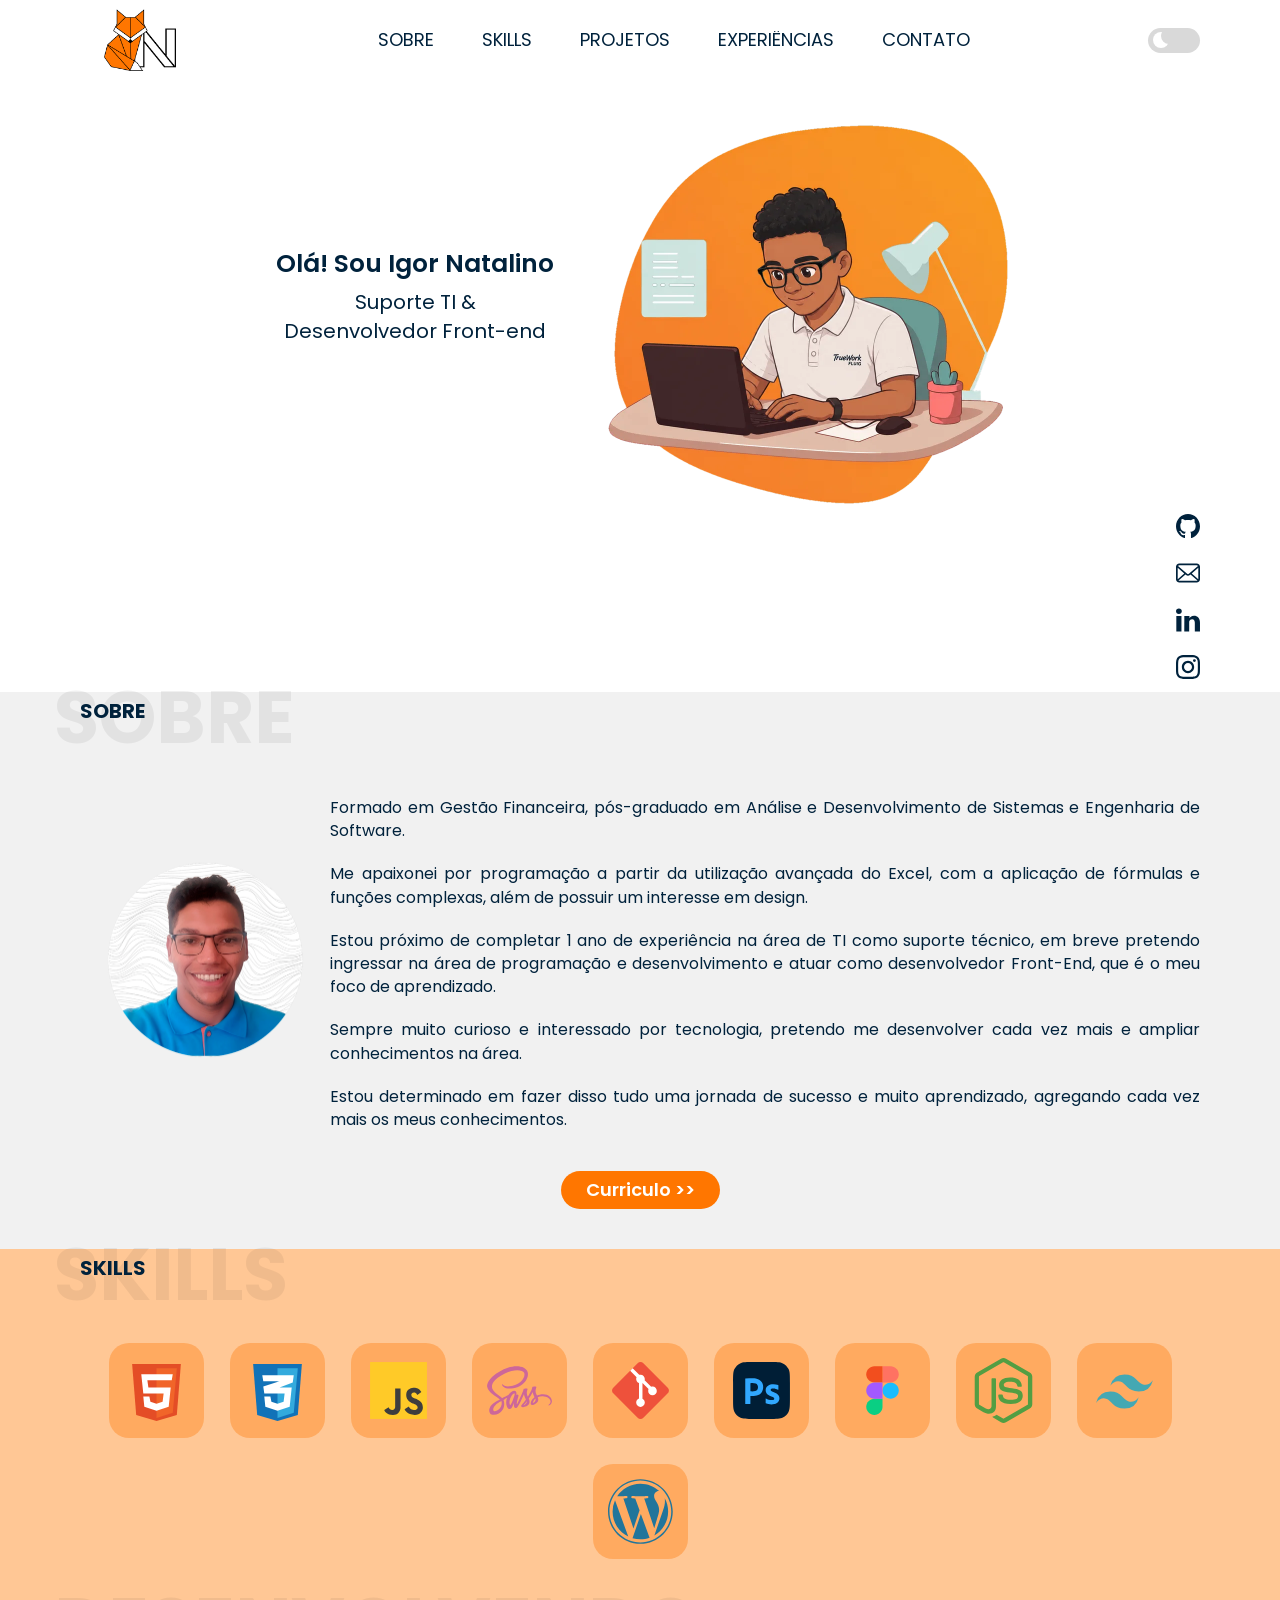
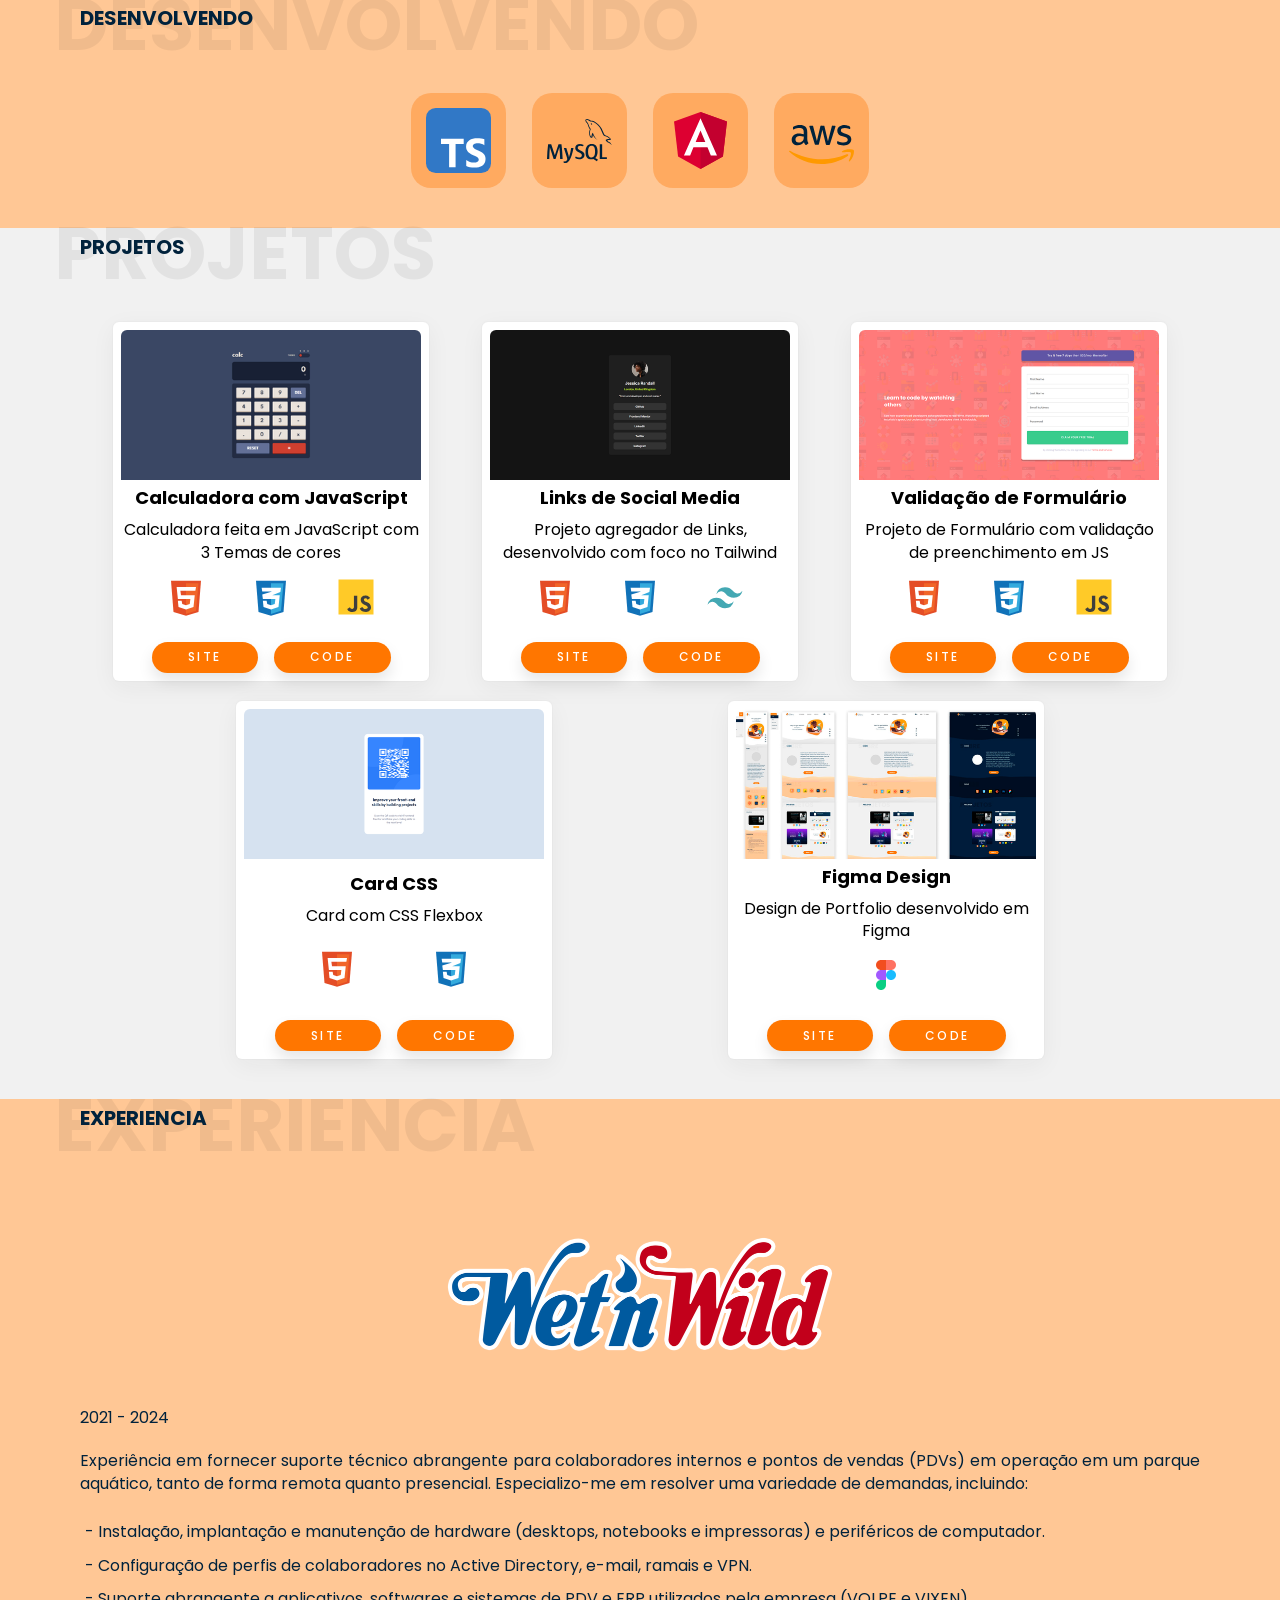
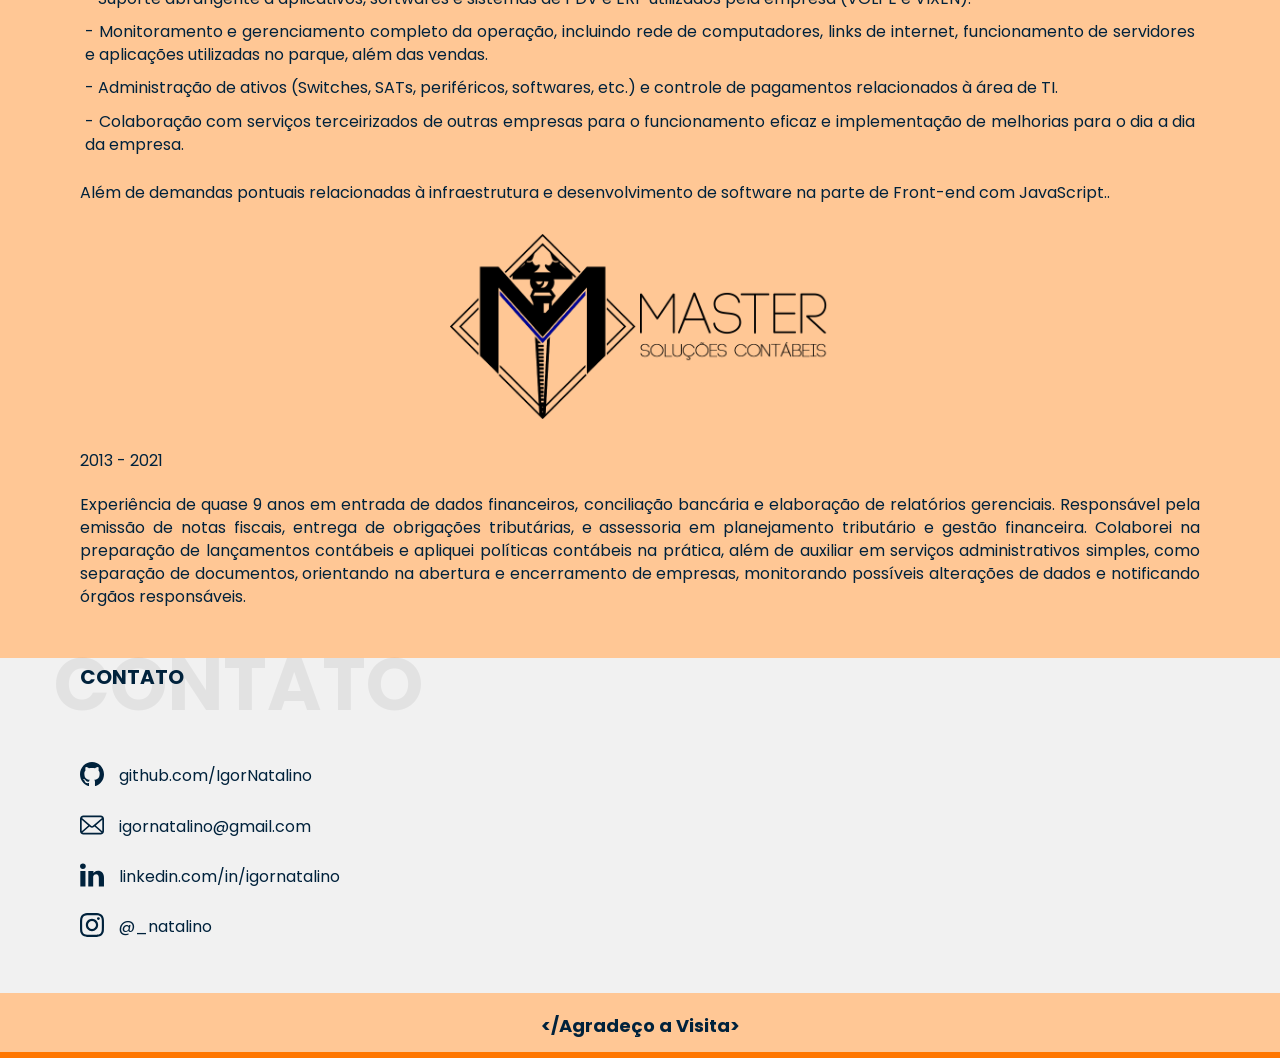
==== index.html @ dd97fb73 "Reverter as ondas divisoras Saem por ora, a pedido. Revertido em vez de deixar o symbol e o CSS no r" ====
<!DOCTYPE html>
<html lang="pt-br" data-theme="light">

<head>
    <meta charset="UTF-8">
    <meta name="viewport" content="width=device-width, initial-scale=1.0,minimum-scale=1">
    <meta name="description"
        content="Portfólio de Igor Natalino: suporte de TI e desenvolvimento front-end. Projetos, skills e experiência.">
    <meta name="author" content="Igor Natalino">

    <!-- theme-color por esquema: pinta a barra do navegador no mobile com o
         mesmo fundo do header em cada tema. -->
    <meta name="theme-color" content="#ffffff" media="(prefers-color-scheme: light)">
    <meta name="theme-color" content="#001525" media="(prefers-color-scheme: dark)">

    <!-- Open Graph: o cartao que aparece quando o link e compartilhado.
         og:image precisa de URL absoluta. -->
    <meta property="og:type" content="website">
    <meta property="og:locale" content="pt_BR">
    <meta property="og:site_name" content="Igor Natalino">
    <meta property="og:title" content="Igor Natalino — Portfólio">
    <meta property="og:description"
        content="Suporte de TI e desenvolvimento front-end. Projetos, skills e experiência.">
    <meta property="og:url" content="https://igornatalino.github.io/Portfolio/">
    <meta property="og:image"
        content="https://igornatalino.github.io/Portfolio/assets/doodle/igor-sorrindo.png">
    <meta property="og:image:alt" content="Ilustração do Igor trabalhando no notebook">
    <meta name="twitter:card" content="summary_large_image">

    <link rel="canonical" href="https://igornatalino.github.io/Portfolio/">
    <link rel="preconnect" href="https://fonts.googleapis.com">
    <link rel="preconnect" href="https://fonts.gstatic.com" crossorigin>
    <link
        href="https://fonts.googleapis.com/css2?family=Poppins:wght@300;400;500;600;700&display=swap"
        rel="stylesheet">
    <link rel="stylesheet" href="styles/reset.css">
    <link rel="stylesheet" href="styles/styles.css">
    <link rel="shortcut icon" href="assets/Foxys-Favicon.ico" type="image/x-icon">
    <title>Igor Natalino Portfolio</title>
</head>

<body>
    <!-- Sprite de icones: um symbol por icone, referenciado por use/href.
         Cada symbol guarda o proprio viewBox, entao os icones nao precisam
         compartilhar sistema de coordenadas — quem define o tamanho e o CSS.
         currentColor faz o icone seguir a cor do tema, sem duplicar arquivo. -->
    <svg class="sprite_icones" aria-hidden="true" focusable="false"
        xmlns="http://www.w3.org/2000/svg">
        <symbol id="icone-github" viewBox="0 0 20 20">
            <path fill="currentColor" d="M10,0 C15.523,0 20,4.59 20,10.253 C20,14.782 17.138,18.624 13.167,19.981 C12.66,20.082 12.48,19.762 12.48,19.489 C12.48,19.151 12.492,18.047 12.492,16.675 C12.492,15.719 12.172,15.095 11.813,14.777 C14.04,14.523 16.38,13.656 16.38,9.718 C16.38,8.598 15.992,7.684 15.35,6.966 C15.454,6.707 15.797,5.664 15.252,4.252 C15.252,4.252 14.414,3.977 12.505,5.303 C11.706,5.076 10.85,4.962 10,4.958 C9.15,4.962 8.295,5.076 7.497,5.303 C5.586,3.977 4.746,4.252 4.746,4.252 C4.203,5.664 4.546,6.707 4.649,6.966 C4.01,7.684 3.619,8.598 3.619,9.718 C3.619,13.646 5.954,14.526 8.175,14.785 C7.889,15.041 7.63,15.493 7.54,16.156 C6.97,16.418 5.522,16.871 4.63,15.304 C4.63,15.304 4.101,14.319 3.097,14.247 C3.097,14.247 2.122,14.234 3.029,14.87 C3.029,14.87 3.684,15.185 4.139,16.37 C4.139,16.37 4.726,18.2 7.508,17.58 C7.513,18.437 7.522,19.245 7.522,19.489 C7.522,19.76 7.338,20.077 6.839,19.982 C2.865,18.627 0,14.783 0,10.253 C0,4.59 4.478,0 10,0" />
        </symbol>
        <symbol id="icone-email" viewBox="0 0 512 512">
            <path fill="currentColor" d="M510.678,112.275c-2.308-11.626-7.463-22.265-14.662-31.054c-1.518-1.915-3.104-3.63-4.823-5.345c-12.755-12.818-30.657-20.814-50.214-20.814H71.021c-19.557,0-37.395,7.996-50.21,20.814c-1.715,1.715-3.301,3.43-4.823,5.345C8.785,90.009,3.63,100.649,1.386,112.275C0.464,116.762,0,121.399,0,126.087V385.92c0,9.968,2.114,19.55,5.884,28.203c3.497,8.26,8.653,15.734,14.926,22.001c1.59,1.586,3.169,3.044,4.892,4.494c12.286,10.175,28.145,16.32,45.319,16.32h369.958c17.18,0,33.108-6.145,45.323-16.384c1.718-1.386,3.305-2.844,4.891-4.43c6.27-6.267,11.425-13.741,14.994-22.001v-0.064c3.769-8.653,5.812-18.171,5.812-28.138V126.087C512,121.399,511.543,116.762,510.678,112.275z M46.509,101.571c6.345-6.338,14.866-10.175,24.512-10.175h369.958c9.646,0,18.242,3.837,24.512,10.175c1.122,1.129,2.179,2.387,3.112,3.637L274.696,274.203c-5.348,4.687-11.954,7.002-18.696,7.002c-6.674,0-13.276-2.315-18.695-7.002L43.472,105.136C44.33,103.886,45.387,102.7,46.509,101.571z M36.334,385.92V142.735L176.658,265.15L36.405,387.435C36.334,386.971,36.334,386.449,36.334,385.92z M440.979,420.597H71.021c-6.281,0-12.158-1.651-17.174-4.552l147.978-128.959l13.815,12.018c11.561,10.046,26.028,15.134,40.36,15.134c14.406,0,28.872-5.088,40.432-15.134l13.808-12.018l147.92,128.959C453.137,418.946,447.26,420.597,440.979,420.597z M475.666,385.92c0,0.529,0,1.051-0.068,1.515L335.346,265.221L475.666,142.8V385.92z" />
        </symbol>
        <symbol id="icone-linkedin" viewBox="0 0 512 512">
            <path fill="currentColor" fill-rule="evenodd" clip-rule="evenodd" d="M116.504,500.219V170.654H6.975v329.564H116.504L116.504,500.219zM61.751,125.674c38.183,0,61.968-25.328,61.968-56.953c-0.722-32.328-23.785-56.941-61.252-56.941C24.994,11.781,0.5,36.394,0.5,68.722c0,31.625,23.772,56.953,60.53,56.953H61.751L61.751,125.674zM177.124,500.219c0,0,1.437-298.643,0-329.564H286.67v47.794h-0.727c14.404-22.49,40.354-55.533,99.44-55.533c72.085,0,126.213,47.569,126.213,149.863V500.219H401.522V315.06c0-46.148-16.503-77.619-57.833-77.619c-31.573,0-50.338,21.214-58.63,41.743c-3.038,7.396-3.789,17.698-3.789,27.984v193.05L177.124,500.219L177.124,500.219z" />
        </symbol>
        <symbol id="icone-instagram" viewBox="0 0 2500 2500">
            <path fill="currentColor" d="M833.4,1250c0-230.11,186.49-416.7,416.6-416.7s416.7,186.59,416.7,416.7-186.59,416.7-416.7,416.7S833.4,1480.11,833.4,1250m-225.26,0c0,354.5,287.36,641.86,641.86,641.86S1891.86,1604.5,1891.86,1250,1604.5,608.14,1250,608.14,608.14,895.5,608.14,1250M1767.27,582.69a150,150,0,1,0,150.06-149.94h-0.06a150.07,150.07,0,0,0-150,149.94M745,2267.47c-121.87-5.55-188.11-25.85-232.13-43-58.36-22.72-100-49.78-143.78-93.5s-70.88-85.32-93.5-143.68c-17.16-44-37.46-110.26-43-232.13-6.06-131.76-7.27-171.34-7.27-505.15s1.31-373.28,7.27-505.15c5.55-121.87,26-188,43-232.13,22.72-58.36,49.78-100,93.5-143.78s85.32-70.88,143.78-93.5c44-17.16,110.26-37.46,232.13-43,131.76-6.06,171.34-7.27,505-7.27s373.28,1.31,505.15,7.27c121.87,5.55,188,26,232.13,43,58.36,22.62,100,49.78,143.78,93.5s70.78,85.42,93.5,143.78c17.16,44,37.46,110.26,43,232.13,6.06,131.87,7.27,171.34,7.27,505.15s-1.21,373.28-7.27,505.15c-5.55,121.87-25.95,188.11-43,232.13-22.72,58.36-49.78,100-93.5,143.68s-85.42,70.78-143.78,93.5c-44,17.16-110.26,37.46-232.13,43-131.76,6.06-171.34,7.27-505.15,7.27s-373.28-1.21-505-7.27M734.65,7.57c-133.07,6.06-224,27.16-303.41,58.06C349,97.54,279.38,140.35,209.81,209.81S97.54,349,65.63,431.24c-30.9,79.46-52,170.34-58.06,303.41C1.41,867.93,0,910.54,0,1250s1.41,382.07,7.57,515.35c6.06,133.08,27.16,223.95,58.06,303.41,31.91,82.19,74.62,152,144.18,221.43S349,2402.37,431.24,2434.37c79.56,30.9,170.34,52,303.41,58.06C868,2498.49,910.54,2500,1250,2500s382.07-1.41,515.35-7.57c133.08-6.06,223.95-27.16,303.41-58.06,82.19-32,151.86-74.72,221.43-144.18s112.18-139.24,144.18-221.43c30.9-79.46,52.1-170.34,58.06-303.41,6.06-133.38,7.47-175.89,7.47-515.35s-1.41-382.07-7.47-515.35c-6.06-133.08-27.16-224-58.06-303.41-32-82.19-74.72-151.86-144.18-221.43S2150.95,97.54,2068.86,65.63c-79.56-30.9-170.44-52.1-303.41-58.06C1632.17,1.51,1589.56,0,1250.1,0S868,1.41,734.65,7.57" />
        </symbol>
        <symbol id="icone-mysql" viewBox="0 0 32 32">
            <path fill="currentColor" d="M21.875 7.568c-0.156 0-0.26 0.021-0.365 0.047v0.016h0.016c0.073 0.135 0.193 0.24 0.286 0.365 0.073 0.141 0.135 0.286 0.203 0.427l0.021-0.021c0.125-0.089 0.188-0.229 0.188-0.443-0.052-0.063-0.063-0.13-0.109-0.188-0.052-0.089-0.167-0.135-0.24-0.203zM7.693 25.161h-1.234c-0.042-2.083-0.167-4.042-0.359-5.88h-0.010l-1.88 5.88h-0.943l-1.865-5.88h-0.016c-0.135 1.76-0.224 3.724-0.26 5.88h-1.125c0.073-2.625 0.255-5.083 0.547-7.375h1.531l1.781 5.417h0.010l1.797-5.417h1.458c0.323 2.688 0.516 5.146 0.573 7.375zM13.047 19.719c-0.5 2.729-1.167 4.714-1.984 5.948-0.646 0.953-1.349 1.432-2.115 1.432-0.203 0-0.453-0.063-0.755-0.188v-0.656c0.151 0.021 0.323 0.036 0.516 0.036 0.359 0 0.646-0.104 0.865-0.297 0.26-0.24 0.391-0.51 0.391-0.807 0-0.208-0.099-0.625-0.307-1.26l-1.349-4.208h1.214l0.969 3.146c0.219 0.719 0.313 1.214 0.271 1.5 0.536-1.417 0.906-2.969 1.115-4.646zM29.484 25.161h-3.51v-7.375h1.182v6.469h2.328zM25.057 25.339l-1.354-0.667c0.12-0.099 0.234-0.208 0.339-0.333 0.578-0.672 0.865-1.677 0.865-3 0-2.443-0.958-3.661-2.875-3.661-0.938 0-1.672 0.307-2.198 0.927-0.573 0.677-0.865 1.677-0.865 2.995 0 1.297 0.255 2.245 0.766 2.854 0.469 0.542 1.172 0.818 2.115 0.818 0.349 0 0.672-0.042 0.964-0.13l1.766 1.031 0.484-0.833zM20.667 23.682c-0.302-0.479-0.448-1.25-0.448-2.313 0-1.859 0.563-2.786 1.693-2.786 0.589 0 1.026 0.224 1.302 0.667 0.297 0.484 0.448 1.245 0.448 2.297 0 1.87-0.568 2.813-1.693 2.813-0.594 0-1.026-0.224-1.307-0.667zM18.458 23.12c0 0.625-0.229 1.141-0.693 1.536-0.458 0.401-1.068 0.604-1.844 0.604-0.724 0-1.417-0.229-2.099-0.688l0.318-0.635c0.583 0.292 1.109 0.438 1.589 0.438 0.443 0 0.792-0.099 1.042-0.292 0.25-0.198 0.401-0.474 0.401-0.823 0-0.438-0.307-0.813-0.865-1.125-0.516-0.286-1.552-0.875-1.552-0.875-0.563-0.411-0.839-0.849-0.839-1.573 0-0.599 0.208-1.078 0.625-1.443 0.422-0.375 0.958-0.557 1.625-0.557 0.682 0 1.307 0.182 1.87 0.547l-0.286 0.635c-0.479-0.203-0.953-0.307-1.417-0.307-0.38 0-0.672 0.094-0.875 0.276s-0.328 0.411-0.328 0.698c0 0.438 0.313 0.813 0.885 1.135 0.526 0.286 1.583 0.891 1.583 0.891 0.578 0.406 0.865 0.844 0.865 1.557zM30.964 15.313c-0.714-0.016-1.266 0.057-1.729 0.255-0.13 0.052-0.344 0.052-0.365 0.219 0.073 0.073 0.083 0.188 0.146 0.286 0.109 0.177 0.292 0.417 0.464 0.542 0.188 0.146 0.375 0.292 0.568 0.417 0.349 0.214 0.74 0.339 1.083 0.552 0.193 0.125 0.391 0.286 0.583 0.417 0.099 0.068 0.161 0.188 0.286 0.229v-0.026c-0.063-0.078-0.078-0.193-0.141-0.286-0.089-0.089-0.177-0.167-0.266-0.255-0.26-0.349-0.578-0.651-0.927-0.901-0.286-0.193-0.911-0.464-1.026-0.792l-0.016-0.021c0.193-0.016 0.422-0.089 0.609-0.141 0.302-0.078 0.583-0.063 0.896-0.141 0.141-0.036 0.281-0.078 0.427-0.125v-0.078c-0.161-0.161-0.281-0.38-0.448-0.531-0.453-0.391-0.953-0.776-1.469-1.094-0.281-0.182-0.635-0.297-0.932-0.448-0.104-0.052-0.286-0.078-0.344-0.167-0.161-0.198-0.255-0.453-0.37-0.688-0.255-0.49-0.505-1.031-0.729-1.552-0.161-0.349-0.255-0.693-0.453-1.016-0.917-1.516-1.917-2.432-3.448-3.333-0.328-0.188-0.724-0.266-1.141-0.365-0.224-0.010-0.443-0.026-0.667-0.036-0.146-0.063-0.286-0.229-0.411-0.313-0.51-0.323-1.823-1.016-2.193-0.099-0.24 0.583 0.354 1.151 0.563 1.443 0.151 0.208 0.344 0.438 0.453 0.667 0.063 0.156 0.078 0.318 0.141 0.479 0.141 0.391 0.276 0.828 0.464 1.193 0.099 0.188 0.203 0.385 0.328 0.552 0.073 0.099 0.198 0.141 0.224 0.302-0.125 0.182-0.135 0.448-0.203 0.667-0.323 1.010-0.198 2.255 0.255 3 0.146 0.224 0.484 0.714 0.938 0.526 0.401-0.161 0.313-0.667 0.427-1.115 0.026-0.109 0.010-0.177 0.063-0.25v0.021c0.13 0.25 0.255 0.49 0.37 0.74 0.271 0.438 0.755 0.891 1.156 1.193 0.214 0.161 0.38 0.438 0.646 0.536v-0.026h-0.021c-0.057-0.078-0.13-0.115-0.203-0.177-0.161-0.161-0.339-0.359-0.469-0.536-0.37-0.5-0.703-1.052-0.995-1.62-0.146-0.281-0.271-0.583-0.385-0.859-0.052-0.104-0.052-0.266-0.141-0.318-0.135 0.193-0.333 0.359-0.427 0.604-0.172 0.38-0.188 0.854-0.255 1.344-0.031 0.010-0.016 0-0.031 0.021-0.286-0.073-0.385-0.365-0.49-0.615-0.271-0.635-0.313-1.651-0.083-2.38 0.063-0.188 0.328-0.776 0.224-0.953-0.057-0.172-0.234-0.271-0.328-0.406-0.12-0.167-0.24-0.38-0.323-0.568-0.214-0.5-0.318-1.052-0.552-1.552-0.104-0.229-0.292-0.469-0.443-0.682-0.172-0.24-0.359-0.411-0.49-0.693-0.047-0.099-0.109-0.26-0.036-0.365 0.016-0.073 0.052-0.099 0.125-0.12 0.115-0.099 0.448 0.026 0.563 0.083 0.328 0.13 0.604 0.255 0.88 0.443 0.125 0.089 0.26 0.255 0.422 0.302h0.188c0.286 0.063 0.604 0.016 0.87 0.099 0.474 0.151 0.901 0.37 1.286 0.609 1.167 0.745 2.125 1.797 2.776 3.052 0.109 0.203 0.156 0.391 0.255 0.604 0.182 0.443 0.417 0.885 0.604 1.307s0.365 0.849 0.635 1.198c0.135 0.188 0.667 0.286 0.911 0.38 0.177 0.083 0.453 0.156 0.609 0.25 0.307 0.188 0.609 0.401 0.896 0.609 0.146 0.099 0.589 0.323 0.615 0.5z" />
        </symbol>
        <symbol id="icone-aws" viewBox="0 0 16 16">
            <path fill="currentColor" d="M4.51 7.687c0 .197.02.357.058.475.042.117.096.245.17.384a.233.233 0 01.037.123c0 .053-.032.107-.1.16l-.336.224a.255.255 0 01-.138.048c-.054 0-.107-.026-.16-.074a1.652 1.652 0 01-.192-.251 4.137 4.137 0 01-.165-.315c-.415.491-.936.737-1.564.737-.447 0-.804-.129-1.064-.385-.261-.256-.394-.598-.394-1.025 0-.454.16-.822.484-1.1.325-.278.756-.416 1.304-.416.18 0 .367.016.564.042.197.027.4.07.612.118v-.39c0-.406-.085-.689-.25-.854-.17-.166-.458-.246-.868-.246-.186 0-.377.022-.574.07a4.23 4.23 0 00-.575.181 1.525 1.525 0 01-.186.07.326.326 0 01-.085.016c-.075 0-.112-.054-.112-.166v-.262c0-.085.01-.15.037-.186a.399.399 0 01.15-.113c.185-.096.409-.176.67-.24.26-.07.537-.101.83-.101.633 0 1.096.144 1.394.432.293.288.442.726.442 1.314v1.73h.01zm-2.161.811c.175 0 .356-.032.548-.096.191-.064.362-.182.505-.342a.848.848 0 00.181-.341c.032-.129.054-.283.054-.465V7.03a4.43 4.43 0 00-.49-.09 3.996 3.996 0 00-.5-.033c-.357 0-.618.07-.793.214-.176.144-.26.347-.26.614 0 .25.063.437.196.566.128.133.314.197.559.197zm4.273.577c-.096 0-.16-.016-.202-.054-.043-.032-.08-.106-.112-.208l-1.25-4.127a.938.938 0 01-.049-.214c0-.085.043-.133.128-.133h.522c.1 0 .17.016.207.053.043.032.075.107.107.208l.894 3.535.83-3.535c.026-.106.058-.176.1-.208a.365.365 0 01.214-.053h.425c.102 0 .17.016.213.053.043.032.08.107.101.208l.841 3.578.92-3.578a.458.458 0 01.107-.208.346.346 0 01.208-.053h.495c.085 0 .133.043.133.133 0 .027-.006.054-.01.086a.76.76 0 01-.038.133l-1.283 4.127c-.032.107-.069.177-.111.209a.34.34 0 01-.203.053h-.457c-.101 0-.17-.016-.213-.053-.043-.038-.08-.107-.101-.214L8.213 5.37l-.82 3.439c-.026.107-.058.176-.1.213-.043.038-.118.054-.213.054h-.458zm6.838.144a3.51 3.51 0 01-.82-.096c-.266-.064-.473-.134-.612-.214-.085-.048-.143-.101-.165-.15a.378.378 0 01-.031-.149v-.272c0-.112.042-.166.122-.166a.3.3 0 01.096.016c.032.011.08.032.133.054.18.08.378.144.585.187.213.042.42.064.633.064.336 0 .596-.059.777-.176a.575.575 0 00.277-.508.52.52 0 00-.144-.373c-.095-.102-.276-.193-.537-.278l-.772-.24c-.388-.123-.676-.305-.851-.545a1.275 1.275 0 01-.266-.774c0-.224.048-.422.143-.593.096-.17.224-.32.384-.438.16-.122.34-.213.553-.277.213-.064.436-.091.67-.091.118 0 .24.005.357.021.122.016.234.038.346.06.106.026.208.052.303.085.096.032.17.064.224.096a.46.46 0 01.16.133.289.289 0 01.047.176v.251c0 .112-.042.171-.122.171a.552.552 0 01-.202-.064 2.427 2.427 0 00-1.022-.208c-.303 0-.543.048-.708.15-.165.1-.25.256-.25.475 0 .149.053.277.16.379.106.101.303.202.585.293l.756.24c.383.123.66.294.825.513.165.219.244.47.244.748 0 .23-.047.437-.138.619a1.436 1.436 0 01-.388.47c-.165.133-.362.23-.591.299-.24.075-.49.112-.761.112z" />
            <!-- O laranja da seta e cor de marca: nao segue o tema. -->
            <g fill="#F90" fill-rule="evenodd" clip-rule="evenodd">
                <path d="M14.465 11.813c-1.75 1.297-4.294 1.986-6.481 1.986-3.065 0-5.827-1.137-7.913-3.027-.165-.15-.016-.353.18-.235 2.257 1.313 5.04 2.109 7.92 2.109 1.941 0 4.075-.406 6.039-1.239.293-.133.543.192.255.406z" />
                <path d="M15.194 10.98c-.223-.287-1.479-.138-2.048-.069-.17.022-.197-.128-.043-.24 1-.705 2.645-.502 2.836-.267.192.24-.053 1.89-.99 2.68-.143.123-.281.06-.218-.1.213-.53.687-1.72.463-2.003z" />
            </g>
        </symbol>
        <symbol id="icone-topo" viewBox="0 0 24 24">
            <path fill="currentColor" d="M19.061,13.439,14.475,8.854a3.583,3.583,0,0,0-4.95,0L4.939,13.439a1.5,1.5,0,0,0,2.122,2.122l4.586-4.586a.5.5,0,0,1,.707,0l4.585,4.586a1.5,1.5,0,0,0,2.122-2.122Z" />
        </symbol>
    </svg>

    <header class="cabecalho">
        <img class="cabecalho_logo" src="assets/Foxys-ICO.png" alt="Logo de Raposa Igor Natalino">

        <svg class="cabecalho_menu" role="img" xmlns="http://www.w3.org/2000/svg" viewBox="0 0 10 10"
            stroke-width=".6" fill="rgba(0,0,0,0)" stroke-linecap="round">
            <title>Abrir menu</title>
            <path d="M2,3L5,3L8,3M2,5L8,5M2,7L5,7L8,7">
                <animate dur="0.2s" attributeName="d"
                    values="M2,3L5,3L8,3M2,5L8,5M2,7L5,7L8,7;M3,3L5,5L7,3M5,5L5,5M3,7L5,5L7,7" fill="freeze"
                    begin="start.begin" />
                <animate dur="0.2s" attributeName="d"
                    values="M3,3L5,5L7,3M5,5L5,5M3,7L5,5L7,7;M2,3L5,3L8,3M2,5L8,5M2,7L5,7L8,7" fill="freeze"
                    begin="reverse.begin" />
            </path>
            <rect width="10" height="10" stroke="none">
                <animate dur="1s" id="reverse" attributeName="width" begin="click" />
            </rect>
            <rect width="10" height="10" stroke="none">
                <animate dur="0.001s" id="start" attributeName="width" values="10;0" fill="freeze" begin="click" />
                <animate dur="0.001s" attributeName="width" values="0;10" fill="freeze" begin="reverse.begin" />
            </rect>
        </svg>

        <ul class="cabecalho_menu_lista hidden">
            <li class="menu_lista_titulo">Categorias</li>
            <li class="menu_lista_itens"><a class="menu_lista_link" href="#Sobre">Sobre</a></li>
            <li class="menu_lista_itens"><a class="menu_lista_link" href="#Skills">Skills</a></li>
            <li class="menu_lista_itens"><a class="menu_lista_link" href="#Projetos">Projetos</a></li>
            <li class="menu_lista_itens"><a class="menu_lista_link" href="#Experiencias">Experiências</a></li>
            <li class="menu_lista_itens"><a class="menu_lista_link" href="#Contato">Contato</a></li>
            <li class="menu_lista_rodape">

                <label class="switch">
                    <input type="checkbox">
                    <span class="slider"></span>
                </label>

            </li>
        </ul>

        <ul class="cabecalho_lista_desk">
            <li class="lista_itens"><a class="hvr-underline-from-left" href="#Sobre">Sobre</a></li>
            <li class="lista_itens"><a class="hvr-underline-from-left" href="#Skills">Skills</a></li>
            <li class="lista_itens"><a class="hvr-underline-from-left" href="#Projetos">Projetos</a></li>
            <li class="lista_itens"><a class="hvr-underline-from-left" href="#Experiencias">Experiências</a></li>
            <li class="lista_itens"><a class="hvr-underline-from-left" href="#Contato">Contato</a></li>
        </ul>

        <label class="switch_desk">
            <input type="checkbox">
            <span class="slider_desk"></span>
        </label>

    </header>

    <main class="main_container">

        <button class="voltatopo_btn" type="button" aria-label="Voltar ao topo">
            <svg class="icone_topo" aria-hidden="true"><use href="#icone-topo" /></svg>
        </button>

        <section class="apresentacao_container">
            <div class="apresentacao_main">
                <div class="apresentacao_texto">
                    <h1 class="apresentacao_titulo">Olá! Sou Igor Natalino</h1>
                    <h3 class="apresentacao_subtitulo">Suporte TI & <br> Desenvolvedor Front-end</h3>
                </div>
                <div class="apresentacao_images">
                    <!-- Duas poses empilhadas: repouso (trabalhando) e hover
                         (olhando para frente). As duas foram cortadas no mesmo
                         enquadramento, senao a troca pularia. Sem loading=lazy:
                         esta e a imagem de LCP da pagina. -->
                    <div class="doodle hu__hu__">
                        <picture class="doodle_camada">
                            <source srcset="assets/doodle/igor-trabalhando.webp" type="image/webp">
                            <img src="assets/doodle/igor-trabalhando.png" width="800" height="758"
                                alt="Ilustração do Igor de camisa polo, trabalhando no notebook">
                        </picture>
                        <picture class="doodle_camada doodle_camada--hover" aria-hidden="true">
                            <source srcset="assets/doodle/igor-sorrindo.webp" type="image/webp">
                            <img src="assets/doodle/igor-sorrindo.png" width="800" height="758" alt=""
                                fetchpriority="low">
                        </picture>
                    </div>
                </div>
            </div>

            <ul class="apresentacao_social">
                <li class="apresentacao_social_items hvr-float">
                    <a target="_blank" rel="noopener" href="https://github.com/IgorNatalino" aria-label="GitHub">
                        <svg class="icones_social" aria-hidden="true"><use href="#icone-github" /></svg>
                    </a>
                </li>
                <li class="apresentacao_social_items hvr-float">
                    <a href="mailto:igornatalino@gmail.com" aria-label="E-mail">
                        <svg class="icones_social" aria-hidden="true"><use href="#icone-email" /></svg>
                    </a>
                </li>
                <li class="apresentacao_social_items hvr-float">
                    <a target="_blank" rel="noopener" href="https://www.linkedin.com/in/igornatalino/" aria-label="LinkedIn">
                        <svg class="icones_social" aria-hidden="true"><use href="#icone-linkedin" /></svg>
                    </a>
                </li>
                <li class="apresentacao_social_items hvr-float">
                    <a target="_blank" rel="noopener" href="https://www.instagram.com/_natalino/" aria-label="Instagram">
                        <svg class="icones_social" aria-hidden="true"><use href="#icone-instagram" /></svg>
                    </a>
                </li>
            </ul>
        </section>

        <!-- SOBRE -->

        <section class="section_main" id="Sobre">
            <p class="underdesign">Sobre</p>
            <h2 class="subtitulo">Sobre</h2>
            <div class="section_sobre">
                <img loading="lazy" class="sobre_perfil" src="assets/Sobre-Foto.png" alt="Foto de Perfil Redonda">
                <!-- TODO DEPLOY - TRABALHAR NO SOBRE MIM -->
                <article>
                    <p class="textos">
                        Formado em Gestão Financeira, pós-graduado em Análise e Desenvolvimento de Sistemas e Engenharia
                        de
                        Software.
                    </p>
                    <p class="textos">
                        Me apaixonei por programação a partir da utilização avançada do Excel, com a aplicação de
                        fórmulas e
                        funções complexas, além de possuir um interesse em design.
                    </p>
                    <p class="textos">
                        Estou próximo de completar 1 ano de experiência na área de TI como suporte técnico, em breve
                        pretendo
                        ingressar na área de programação e desenvolvimento e atuar como desenvolvedor Front-End, que é o
                        meu
                        foco de aprendizado.
                    </p>
                    <p class="textos">
                        Sempre muito curioso e interessado por tecnologia, pretendo me desenvolver cada vez mais e
                        ampliar
                        conhecimentos na área.
                    </p>
                    <p class="textos">
                        Estou determinado em fazer disso tudo uma jornada de sucesso e muito aprendizado, agregando cada
                        vez
                        mais os meus conhecimentos.
                    </p>
                </article>
                <!-- TODO V2 - MAIS SOBRE MIM (INSPIRAÇÃO - https://www.lauren-waller.com/about) -->
            </div>
            <a class="btns" target="_blank"
                href="https://drive.google.com/file/d/1PXxBi-udjADqjCfjJDRVJSrZcQ1iQwsj/view">Curriculo &gt;&gt;</a>
        </section>

        <!-- SKILLS -->

        <section class="section_main_laranja" id="Skills">
            <p class="underdesign">Skills</p>
            <h2 class="subtitulo">Skills</h2>

            <div class="skills">

                <img src="assets/Icons/html-5-svgrepo-com.svg" loading="lazy" class="skills_logos hvr-float"
                    alt="HTML5 Logo">

                <img src="assets/Icons/css-3-svgrepo-com.svg" loading="lazy" class="skills_logos hvr-float"
                    alt="CSS Logo">

                <img src="assets/Icons/js-svgrepo-com.svg" loading="lazy" class="skills_logos hvr-float"
                    alt="Javascript Logo">

                <img src="assets/Icons/sass-svgrepo-com.svg" loading="lazy" class="skills_logos hvr-float"
                    alt="Sass Logo">

                <img src="assets/Icons/git-svgrepo-com.svg" loading="lazy" class="skills_logos hvr-float"
                    alt="Git Logo">

                <img src="assets/Icons/adobe-photoshop-svgrepo-com.svg" loading="lazy" class="skills_logos hvr-float"
                    alt="Photoshop Logo">

                <img src="assets/Icons/figma-svgrepo-com.svg" loading="lazy" class="skills_logos hvr-float"
                    alt="Figma Logo">

                <img src="assets/Icons/nodejs-icon-svgrepo-com.svg" loading="lazy" class="skills_logos hvr-float"
                    alt="Node JS Logo">

                <img src="assets/Icons/tailwind-svgrepo-com.svg" loading="lazy" class="skills_logos hvr-float"
                    alt="Tailwind Logo">

                <img src="assets/Icons/wordpress-icon-logo-svgrepo-com.svg" loading="lazy"
                    class="skills_logos hvr-float" alt="Wordpress Logo">
            </div>

            <p class="underdesign" id="desenvolvendo">Desenvolvendo</p>
            <h2 class="subtitulo">Desenvolvendo</h2>

            <div class="skills">

                <img src="assets/Icons/typescript-svgrepo-com.svg" loading="lazy" class="skills_logos hvr-float"
                    alt="Typescript logo">

                <svg class="skills_logos hvr-float" role="img">
                    <title>MySQL</title>
                    <use href="#icone-mysql" />
                </svg>

                <img src="assets/Icons/angular-svgrepo-com.svg" loading="lazy" class="skills_logos hvr-float"
                    alt="Angular logo">

                <svg class="skills_logos hvr-float" role="img">
                    <title>AWS</title>
                    <use href="#icone-aws" />
                </svg>


            </div>

        </section>

        <!-- PROJETOS -->
        <section class="section_main" id="Projetos">
            <p class="underdesign">Projetos</p>
            <h2 class="subtitulo">Projetos</h2>
            <div class="projetos_display"></div>

        </section>

        <!-- EXPERIENCIA -->
        <section class="section_main_laranja" id="Experiencias">
            <p class="underdesign">Experiencia</p>
            <h2 class="subtitulo">Experiencia</h2>

            <picture class="exp_logos">
                <img loading="lazy" class="exp_wet logos_light" src="assets/WET.png" alt="Logo WetnWild">
                <img loading="lazy" class="exp_wet logos_dark" src="assets/WET_dark.png"
                    alt="Logo WetnWild Branco">
            </picture>
            <p class="textos">2021 - 2024</p>
            <p class="textos">
                Experiência em fornecer suporte técnico abrangente para colaboradores internos e pontos
                de vendas (PDVs) em operação em um parque aquático, tanto de forma remota quanto presencial.

                Especializo-me em resolver uma variedade de demandas, incluindo:</p>

            <ul class="textos">
                <li class="lista_sobre">
                    - Instalação, implantação e manutenção de hardware (desktops, notebooks e impressoras) e
                    periféricos
                    de
                    computador.
                </li>
                <li class="lista_sobre">
                    - Configuração de perfis de colaboradores no Active Directory, e-mail, ramais e VPN.
                </li>

                <li class="lista_sobre">
                    - Suporte abrangente a aplicativos, softwares e sistemas de PDV e ERP utilizados pela empresa
                    (VOLPE
                    e
                    VIXEN).
                </li>

                <li class="lista_sobre">
                    - Monitoramento e gerenciamento completo da operação, incluindo rede de computadores, links de
                    internet,
                    funcionamento de servidores e aplicações utilizadas no parque, além das vendas.
                </li>
                <li class="lista_sobre">
                    - Administração de ativos (Switches, SATs, periféricos, softwares, etc.) e controle de
                    pagamentos
                    relacionados à área de TI.
                </li>
                <li class="lista_sobre">
                    - Colaboração com serviços terceirizados de outras empresas para o funcionamento eficaz e
                    implementação
                    de melhorias para o dia a dia da empresa.
                </li>
            </ul>

            <p class="textos">Além de demandas pontuais relacionadas à infraestrutura e desenvolvimento de software
                na
                parte de
                Front-end com JavaScript..</p>

            <picture class="exp_logos">
                <img loading="lazy" class="exp_master logos_light" src="assets/Logo M.png"
                    alt="Logo Master Contabilidade">
                <img loading="lazy" class="exp_master logos_dark" src="assets/Logo M_dark.png"
                    alt="Logo Master Contabilidade Branco">
            </picture>

            <p class="textos">2013 - 2021</p>
            <p class="textos">
                Experiência de quase 9 anos em entrada de dados financeiros, conciliação bancária e elaboração de
                relatórios gerenciais. Responsável pela emissão de notas fiscais, entrega de obrigações tributárias, e
                assessoria em planejamento tributário e gestão financeira. Colaborei na preparação de lançamentos
                contábeis e apliquei políticas contábeis na prática, além de auxiliar em serviços administrativos
                simples, como separação de documentos, orientando na abertura e encerramento de empresas, monitorando
                possíveis alterações de dados e
                notificando órgãos responsáveis.
            </p>

        </section>

        <!-- CONTATO -->

        <section class="section_main" id="Contato">
            <p class="underdesign">Contato</p>
            <h2 class="subtitulo">Contato</h2>

            <ul class="icones_contatos">
                <!-- TODO V2 - INPUT DE EMAIL -->
                <li class="icones_contatos_items hvr-float">
                    <svg class="icones_social" aria-hidden="true"><use href="#icone-github" /></svg>
                    <a target="_blank" rel="noopener" class="contatos_links textos" href="https://github.com/IgorNatalino">github.com/IgorNatalino</a>
                </li>
                <li class="icones_contatos_items hvr-float">
                    <svg class="icones_social" aria-hidden="true"><use href="#icone-email" /></svg>
                    <a class="contatos_links textos" href="mailto:igornatalino@gmail.com">igornatalino@gmail.com</a>
                </li>
                <li class="icones_contatos_items hvr-float">
                    <svg class="icones_social" aria-hidden="true"><use href="#icone-linkedin" /></svg>
                    <a target="_blank" rel="noopener" class="contatos_links textos" href="https://www.linkedin.com/in/igornatalino/">linkedin.com/in/igornatalino</a>
                </li>
                <li class="icones_contatos_items hvr-float">
                    <svg class="icones_social" aria-hidden="true"><use href="#icone-instagram" /></svg>
                    <a target="_blank" rel="noopener" class="contatos_links textos" href="https://www.instagram.com/_natalino/">@_natalino</a>
                </li>
            </ul>

        </section>
        <footer class="rodape">
            <p>&lt;/Agradeço a Visita&gt;</p>
        </footer>
    </main>

    <script src="projetos.js"></script>
    <script src="GerarProjetos.js"></script>
    <script src="main.js"></script>
</body>

</html>
---- styles/styles.css ----
@import url(header.css);
@import url(icones.css);
@import url(efeitos.css);
@import url(main.css);
@import url(projetos.css);
@import url(skills.css);
@import url(rodape.css);

:root {
	--fonte-principal: 'Poppins', sans-serif;
	--sombra: rgba(100, 100, 111, 0.2) 0px 7px 29px 0px;
	--preto: #000;
	--branco: #fff;
	--azul: #004174;
	--azul-marinho: #00223c;
	--azul-dark: #001525;
	--azul-escuro: #00070c; /* APENAS DARK MODE */
	--laranja: #ff7600;
	--laranja-secundario: #ffc795;
	--laranja-botoes: #ffaa60;
	--cinza: #f1f1f1;
	--cinza-escuro: #d9d9d9;

	--font-titulo-desk: 25px;
	--font-sub-desk: 20px;
}

[data-theme='light'] {
	--header-background: var(--branco);
	--background: var(--cinza);
	--background-menu: var(--cinza);
	--background-destaque: var(--laranja-secundario);
	--texto-principal: var(--azul-marinho);
	--texto-secundario: var(--branco);
	--cor-destaque: var(--azul-marinho);
	--cor-destaque-2: var(--laranja);
	--hover: var(--azul-marinho);
	--botoes: var(--laranja);
	--botoes-texto: var(--branco);
	--skills-background: var(--laranja-botoes);
	--botao-top-1: var(--azul);
	--botao-top-2: var(--azul-dark);
	--switch-input: var(--cinza-escuro);
	--texto-opaco: rgb(0 0 0 / 6%);
}

[data-theme='dark'] {
	--header-background: var(--azul-dark);
	--background: var(--azul-marinho);
	--background-menu: var(--azul-escuro);
	--background-destaque: var(--azul-dark);
	--texto-principal: var(--branco);
	--texto-secundario: var(--branco);
	--cor-destaque: var(--branco);
	--cor-destaque-2: var(--laranja);
	--hover: var(--azul-dark);
	--botoes: var(--laranja);
	--botoes-texto: var(--branco);
	--skills-background: var(--azul-escuro);
	--botao-top-1: var(--azul);
	--botao-top-2: var(--azul-dark);
	--switch-input: var(--cinza-escuro);
	--texto-opaco: rgba(0, 0, 0, 0.349);
}

html {
	scroll-behavior: smooth;
}

body {
	background-color: var(--background);
	font-family: var(--fonte-principal);
	font-size: 18px;
	overflow-x: hidden;
}

body,
header,
section,
footer {
	transition: 0.5s;
}
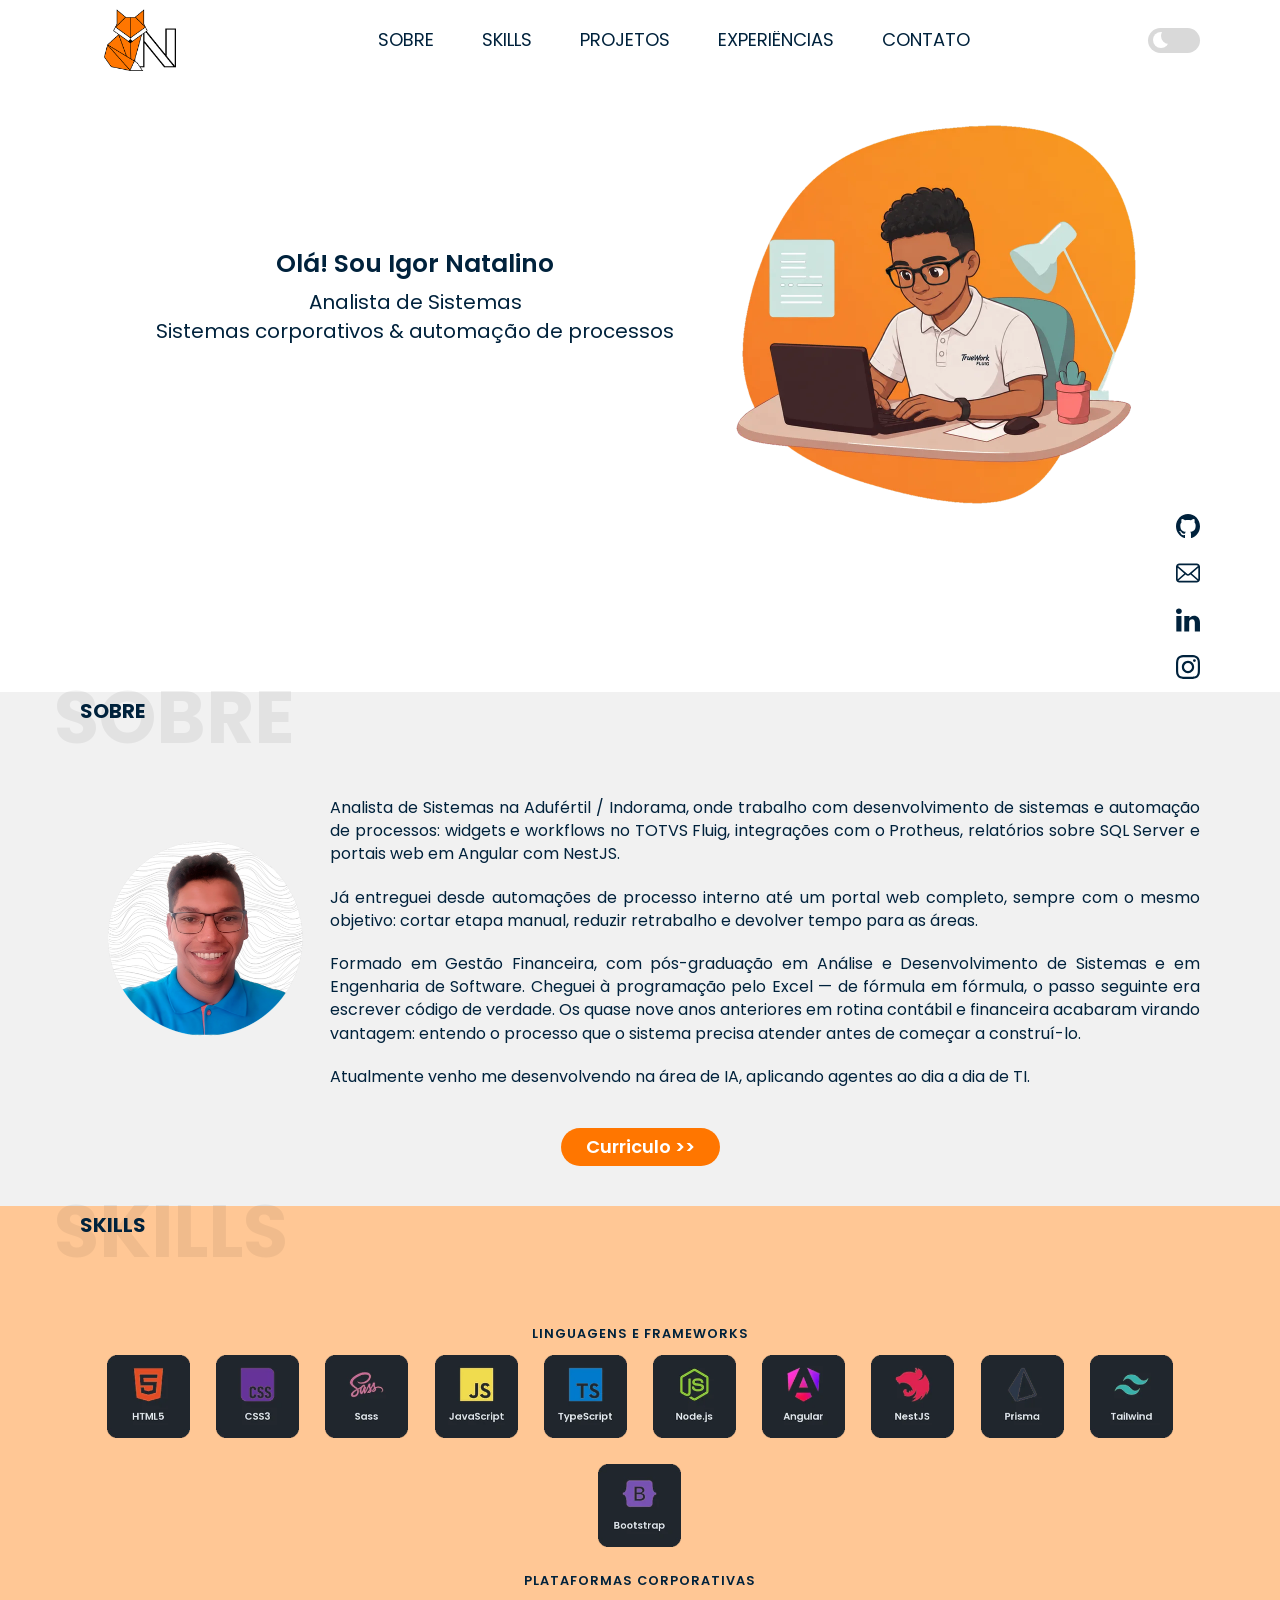
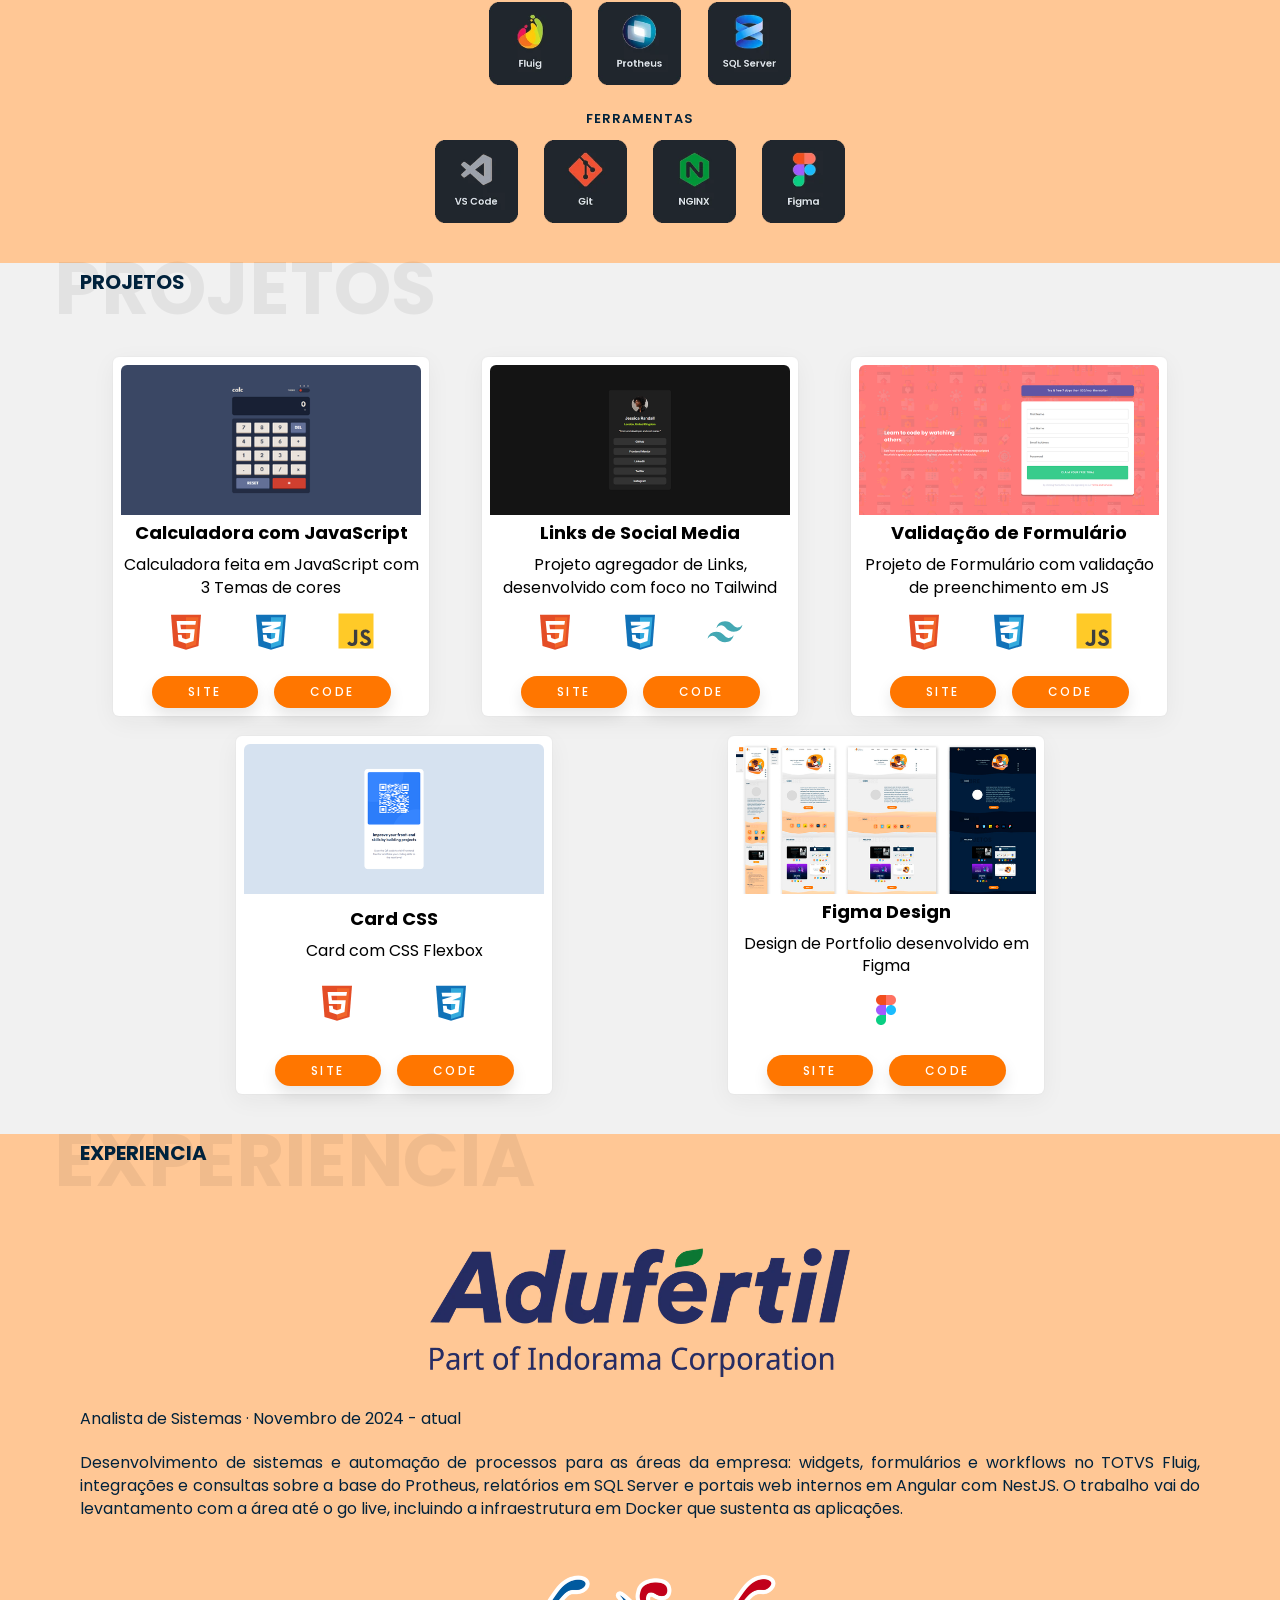
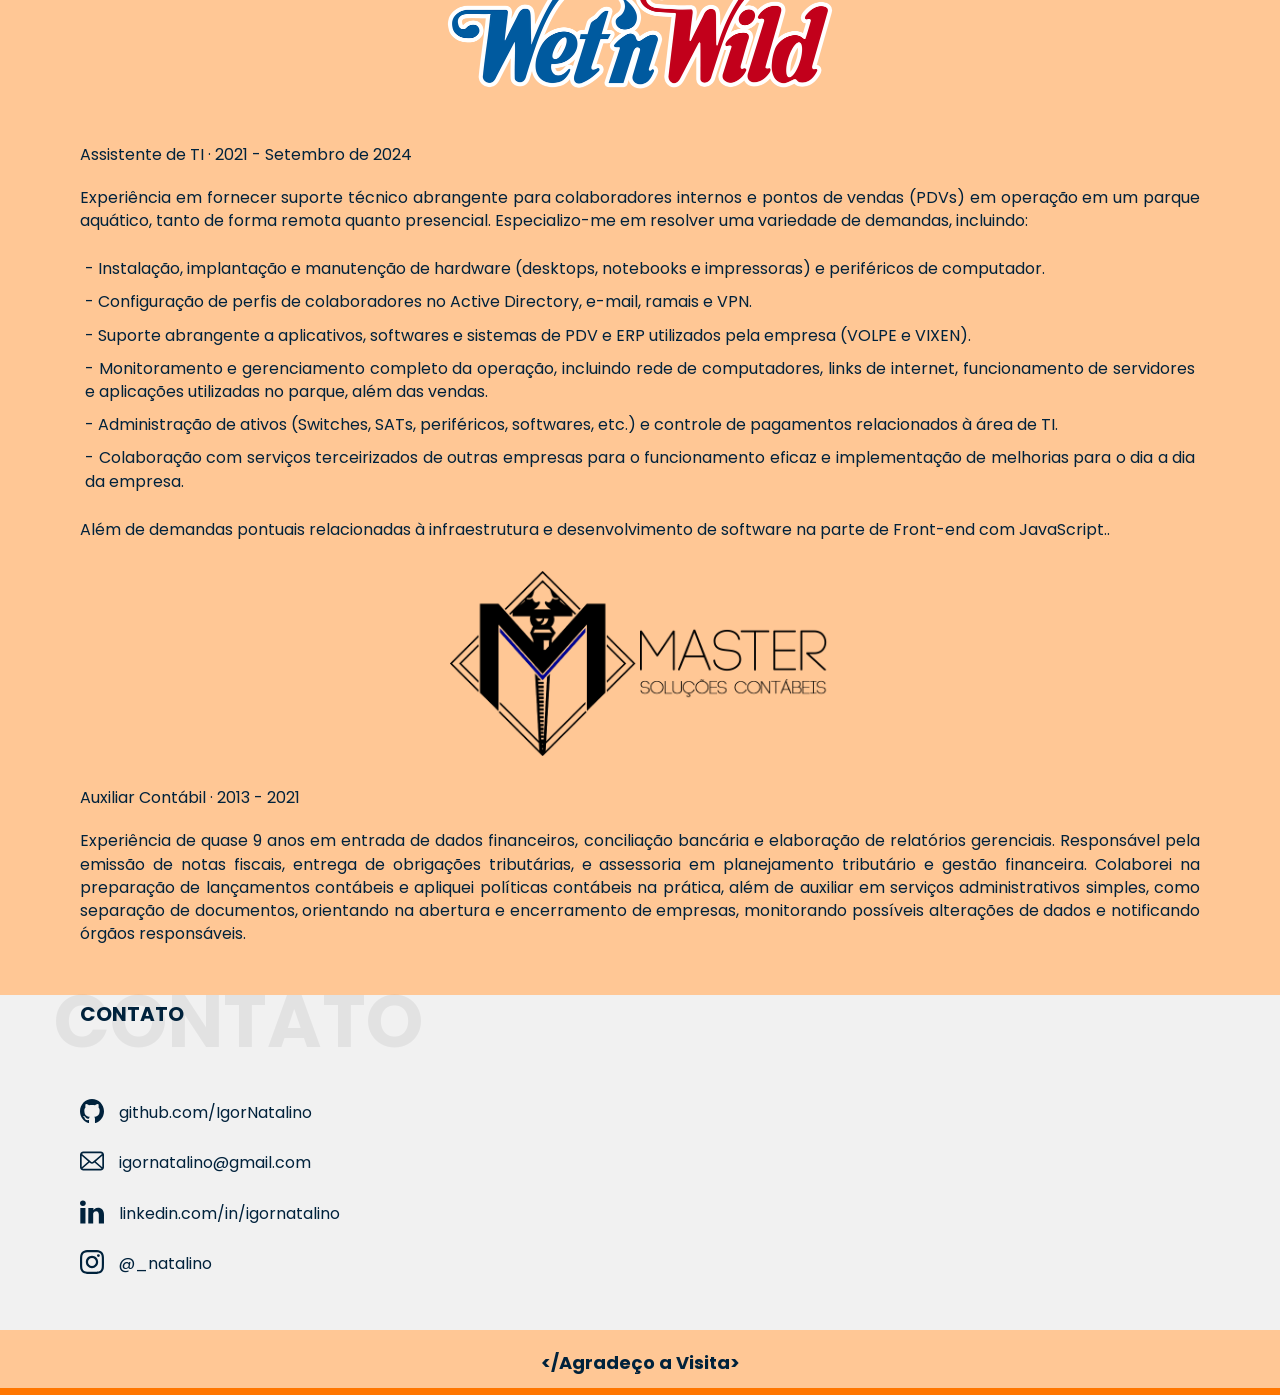
==== commit 6d731d66: "Reposicionar o texto para o trabalho atual O site descrevia alguém com um ano de suporte técnico que" ====
--- a/index.html
+++ b/index.html
@@ -5,7 +5,7 @@
     <meta charset="UTF-8">
     <meta name="viewport" content="width=device-width, initial-scale=1.0,minimum-scale=1">
     <meta name="description"
-        content="Portfólio de Igor Natalino: suporte de TI e desenvolvimento front-end. Projetos, skills e experiência.">
+        content="Igor Natalino, Analista de Sistemas: automação de processos e desenvolvimento de sistemas — TOTVS Fluig, Protheus, SQL Server e portais web em Angular com NestJS.">
     <meta name="author" content="Igor Natalino">
 
     <!-- theme-color por esquema: pinta a barra do navegador no mobile com o
@@ -18,9 +18,9 @@
     <meta property="og:type" content="website">
     <meta property="og:locale" content="pt_BR">
     <meta property="og:site_name" content="Igor Natalino">
-    <meta property="og:title" content="Igor Natalino — Portfólio">
+    <meta property="og:title" content="Igor Natalino — Analista de Sistemas">
     <meta property="og:description"
-        content="Suporte de TI e desenvolvimento front-end. Projetos, skills e experiência.">
+        content="Automação de processos e desenvolvimento de sistemas: TOTVS Fluig, Protheus, SQL Server e portais web.">
     <meta property="og:url" content="https://igornatalino.github.io/Portfolio/">
     <meta property="og:image"
         content="https://igornatalino.github.io/Portfolio/assets/doodle/igor-sorrindo.png">
@@ -36,7 +36,7 @@
     <link rel="stylesheet" href="styles/reset.css">
     <link rel="stylesheet" href="styles/styles.css">
     <link rel="shortcut icon" href="assets/Foxys-Favicon.ico" type="image/x-icon">
-    <title>Igor Natalino Portfolio</title>
+    <title>Igor Natalino — Analista de Sistemas</title>
 </head>
 
 <body>
@@ -58,17 +58,6 @@
         <symbol id="icone-instagram" viewBox="0 0 2500 2500">
             <path fill="currentColor" d="M833.4,1250c0-230.11,186.49-416.7,416.6-416.7s416.7,186.59,416.7,416.7-186.59,416.7-416.7,416.7S833.4,1480.11,833.4,1250m-225.26,0c0,354.5,287.36,641.86,641.86,641.86S1891.86,1604.5,1891.86,1250,1604.5,608.14,1250,608.14,608.14,895.5,608.14,1250M1767.27,582.69a150,150,0,1,0,150.06-149.94h-0.06a150.07,150.07,0,0,0-150,149.94M745,2267.47c-121.87-5.55-188.11-25.85-232.13-43-58.36-22.72-100-49.78-143.78-93.5s-70.88-85.32-93.5-143.68c-17.16-44-37.46-110.26-43-232.13-6.06-131.76-7.27-171.34-7.27-505.15s1.31-373.28,7.27-505.15c5.55-121.87,26-188,43-232.13,22.72-58.36,49.78-100,93.5-143.78s85.32-70.88,143.78-93.5c44-17.16,110.26-37.46,232.13-43,131.76-6.06,171.34-7.27,505-7.27s373.28,1.31,505.15,7.27c121.87,5.55,188,26,232.13,43,58.36,22.62,100,49.78,143.78,93.5s70.78,85.42,93.5,143.78c17.16,44,37.46,110.26,43,232.13,6.06,131.87,7.27,171.34,7.27,505.15s-1.21,373.28-7.27,505.15c-5.55,121.87-25.95,188.11-43,232.13-22.72,58.36-49.78,100-93.5,143.68s-85.42,70.78-143.78,93.5c-44,17.16-110.26,37.46-232.13,43-131.76,6.06-171.34,7.27-505.15,7.27s-373.28-1.21-505-7.27M734.65,7.57c-133.07,6.06-224,27.16-303.41,58.06C349,97.54,279.38,140.35,209.81,209.81S97.54,349,65.63,431.24c-30.9,79.46-52,170.34-58.06,303.41C1.41,867.93,0,910.54,0,1250s1.41,382.07,7.57,515.35c6.06,133.08,27.16,223.95,58.06,303.41,31.91,82.19,74.62,152,144.18,221.43S349,2402.37,431.24,2434.37c79.56,30.9,170.34,52,303.41,58.06C868,2498.49,910.54,2500,1250,2500s382.07-1.41,515.35-7.57c133.08-6.06,223.95-27.16,303.41-58.06,82.19-32,151.86-74.72,221.43-144.18s112.18-139.24,144.18-221.43c30.9-79.46,52.1-170.34,58.06-303.41,6.06-133.38,7.47-175.89,7.47-515.35s-1.41-382.07-7.47-515.35c-6.06-133.08-27.16-224-58.06-303.41-32-82.19-74.72-151.86-144.18-221.43S2150.95,97.54,2068.86,65.63c-79.56-30.9-170.44-52.1-303.41-58.06C1632.17,1.51,1589.56,0,1250.1,0S868,1.41,734.65,7.57" />
         </symbol>
-        <symbol id="icone-mysql" viewBox="0 0 32 32">
-            <path fill="currentColor" d="M21.875 7.568c-0.156 0-0.26 0.021-0.365 0.047v0.016h0.016c0.073 0.135 0.193 0.24 0.286 0.365 0.073 0.141 0.135 0.286 0.203 0.427l0.021-0.021c0.125-0.089 0.188-0.229 0.188-0.443-0.052-0.063-0.063-0.13-0.109-0.188-0.052-0.089-0.167-0.135-0.24-0.203zM7.693 25.161h-1.234c-0.042-2.083-0.167-4.042-0.359-5.88h-0.010l-1.88 5.88h-0.943l-1.865-5.88h-0.016c-0.135 1.76-0.224 3.724-0.26 5.88h-1.125c0.073-2.625 0.255-5.083 0.547-7.375h1.531l1.781 5.417h0.010l1.797-5.417h1.458c0.323 2.688 0.516 5.146 0.573 7.375zM13.047 19.719c-0.5 2.729-1.167 4.714-1.984 5.948-0.646 0.953-1.349 1.432-2.115 1.432-0.203 0-0.453-0.063-0.755-0.188v-0.656c0.151 0.021 0.323 0.036 0.516 0.036 0.359 0 0.646-0.104 0.865-0.297 0.26-0.24 0.391-0.51 0.391-0.807 0-0.208-0.099-0.625-0.307-1.26l-1.349-4.208h1.214l0.969 3.146c0.219 0.719 0.313 1.214 0.271 1.5 0.536-1.417 0.906-2.969 1.115-4.646zM29.484 25.161h-3.51v-7.375h1.182v6.469h2.328zM25.057 25.339l-1.354-0.667c0.12-0.099 0.234-0.208 0.339-0.333 0.578-0.672 0.865-1.677 0.865-3 0-2.443-0.958-3.661-2.875-3.661-0.938 0-1.672 0.307-2.198 0.927-0.573 0.677-0.865 1.677-0.865 2.995 0 1.297 0.255 2.245 0.766 2.854 0.469 0.542 1.172 0.818 2.115 0.818 0.349 0 0.672-0.042 0.964-0.13l1.766 1.031 0.484-0.833zM20.667 23.682c-0.302-0.479-0.448-1.25-0.448-2.313 0-1.859 0.563-2.786 1.693-2.786 0.589 0 1.026 0.224 1.302 0.667 0.297 0.484 0.448 1.245 0.448 2.297 0 1.87-0.568 2.813-1.693 2.813-0.594 0-1.026-0.224-1.307-0.667zM18.458 23.12c0 0.625-0.229 1.141-0.693 1.536-0.458 0.401-1.068 0.604-1.844 0.604-0.724 0-1.417-0.229-2.099-0.688l0.318-0.635c0.583 0.292 1.109 0.438 1.589 0.438 0.443 0 0.792-0.099 1.042-0.292 0.25-0.198 0.401-0.474 0.401-0.823 0-0.438-0.307-0.813-0.865-1.125-0.516-0.286-1.552-0.875-1.552-0.875-0.563-0.411-0.839-0.849-0.839-1.573 0-0.599 0.208-1.078 0.625-1.443 0.422-0.375 0.958-0.557 1.625-0.557 0.682 0 1.307 0.182 1.87 0.547l-0.286 0.635c-0.479-0.203-0.953-0.307-1.417-0.307-0.38 0-0.672 0.094-0.875 0.276s-0.328 0.411-0.328 0.698c0 0.438 0.313 0.813 0.885 1.135 0.526 0.286 1.583 0.891 1.583 0.891 0.578 0.406 0.865 0.844 0.865 1.557zM30.964 15.313c-0.714-0.016-1.266 0.057-1.729 0.255-0.13 0.052-0.344 0.052-0.365 0.219 0.073 0.073 0.083 0.188 0.146 0.286 0.109 0.177 0.292 0.417 0.464 0.542 0.188 0.146 0.375 0.292 0.568 0.417 0.349 0.214 0.74 0.339 1.083 0.552 0.193 0.125 0.391 0.286 0.583 0.417 0.099 0.068 0.161 0.188 0.286 0.229v-0.026c-0.063-0.078-0.078-0.193-0.141-0.286-0.089-0.089-0.177-0.167-0.266-0.255-0.26-0.349-0.578-0.651-0.927-0.901-0.286-0.193-0.911-0.464-1.026-0.792l-0.016-0.021c0.193-0.016 0.422-0.089 0.609-0.141 0.302-0.078 0.583-0.063 0.896-0.141 0.141-0.036 0.281-0.078 0.427-0.125v-0.078c-0.161-0.161-0.281-0.38-0.448-0.531-0.453-0.391-0.953-0.776-1.469-1.094-0.281-0.182-0.635-0.297-0.932-0.448-0.104-0.052-0.286-0.078-0.344-0.167-0.161-0.198-0.255-0.453-0.37-0.688-0.255-0.49-0.505-1.031-0.729-1.552-0.161-0.349-0.255-0.693-0.453-1.016-0.917-1.516-1.917-2.432-3.448-3.333-0.328-0.188-0.724-0.266-1.141-0.365-0.224-0.010-0.443-0.026-0.667-0.036-0.146-0.063-0.286-0.229-0.411-0.313-0.51-0.323-1.823-1.016-2.193-0.099-0.24 0.583 0.354 1.151 0.563 1.443 0.151 0.208 0.344 0.438 0.453 0.667 0.063 0.156 0.078 0.318 0.141 0.479 0.141 0.391 0.276 0.828 0.464 1.193 0.099 0.188 0.203 0.385 0.328 0.552 0.073 0.099 0.198 0.141 0.224 0.302-0.125 0.182-0.135 0.448-0.203 0.667-0.323 1.010-0.198 2.255 0.255 3 0.146 0.224 0.484 0.714 0.938 0.526 0.401-0.161 0.313-0.667 0.427-1.115 0.026-0.109 0.010-0.177 0.063-0.25v0.021c0.13 0.25 0.255 0.49 0.37 0.74 0.271 0.438 0.755 0.891 1.156 1.193 0.214 0.161 0.38 0.438 0.646 0.536v-0.026h-0.021c-0.057-0.078-0.13-0.115-0.203-0.177-0.161-0.161-0.339-0.359-0.469-0.536-0.37-0.5-0.703-1.052-0.995-1.62-0.146-0.281-0.271-0.583-0.385-0.859-0.052-0.104-0.052-0.266-0.141-0.318-0.135 0.193-0.333 0.359-0.427 0.604-0.172 0.38-0.188 0.854-0.255 1.344-0.031 0.010-0.016 0-0.031 0.021-0.286-0.073-0.385-0.365-0.49-0.615-0.271-0.635-0.313-1.651-0.083-2.38 0.063-0.188 0.328-0.776 0.224-0.953-0.057-0.172-0.234-0.271-0.328-0.406-0.12-0.167-0.24-0.38-0.323-0.568-0.214-0.5-0.318-1.052-0.552-1.552-0.104-0.229-0.292-0.469-0.443-0.682-0.172-0.24-0.359-0.411-0.49-0.693-0.047-0.099-0.109-0.26-0.036-0.365 0.016-0.073 0.052-0.099 0.125-0.12 0.115-0.099 0.448 0.026 0.563 0.083 0.328 0.13 0.604 0.255 0.88 0.443 0.125 0.089 0.26 0.255 0.422 0.302h0.188c0.286 0.063 0.604 0.016 0.87 0.099 0.474 0.151 0.901 0.37 1.286 0.609 1.167 0.745 2.125 1.797 2.776 3.052 0.109 0.203 0.156 0.391 0.255 0.604 0.182 0.443 0.417 0.885 0.604 1.307s0.365 0.849 0.635 1.198c0.135 0.188 0.667 0.286 0.911 0.38 0.177 0.083 0.453 0.156 0.609 0.25 0.307 0.188 0.609 0.401 0.896 0.609 0.146 0.099 0.589 0.323 0.615 0.5z" />
-        </symbol>
-        <symbol id="icone-aws" viewBox="0 0 16 16">
-            <path fill="currentColor" d="M4.51 7.687c0 .197.02.357.058.475.042.117.096.245.17.384a.233.233 0 01.037.123c0 .053-.032.107-.1.16l-.336.224a.255.255 0 01-.138.048c-.054 0-.107-.026-.16-.074a1.652 1.652 0 01-.192-.251 4.137 4.137 0 01-.165-.315c-.415.491-.936.737-1.564.737-.447 0-.804-.129-1.064-.385-.261-.256-.394-.598-.394-1.025 0-.454.16-.822.484-1.1.325-.278.756-.416 1.304-.416.18 0 .367.016.564.042.197.027.4.07.612.118v-.39c0-.406-.085-.689-.25-.854-.17-.166-.458-.246-.868-.246-.186 0-.377.022-.574.07a4.23 4.23 0 00-.575.181 1.525 1.525 0 01-.186.07.326.326 0 01-.085.016c-.075 0-.112-.054-.112-.166v-.262c0-.085.01-.15.037-.186a.399.399 0 01.15-.113c.185-.096.409-.176.67-.24.26-.07.537-.101.83-.101.633 0 1.096.144 1.394.432.293.288.442.726.442 1.314v1.73h.01zm-2.161.811c.175 0 .356-.032.548-.096.191-.064.362-.182.505-.342a.848.848 0 00.181-.341c.032-.129.054-.283.054-.465V7.03a4.43 4.43 0 00-.49-.09 3.996 3.996 0 00-.5-.033c-.357 0-.618.07-.793.214-.176.144-.26.347-.26.614 0 .25.063.437.196.566.128.133.314.197.559.197zm4.273.577c-.096 0-.16-.016-.202-.054-.043-.032-.08-.106-.112-.208l-1.25-4.127a.938.938 0 01-.049-.214c0-.085.043-.133.128-.133h.522c.1 0 .17.016.207.053.043.032.075.107.107.208l.894 3.535.83-3.535c.026-.106.058-.176.1-.208a.365.365 0 01.214-.053h.425c.102 0 .17.016.213.053.043.032.08.107.101.208l.841 3.578.92-3.578a.458.458 0 01.107-.208.346.346 0 01.208-.053h.495c.085 0 .133.043.133.133 0 .027-.006.054-.01.086a.76.76 0 01-.038.133l-1.283 4.127c-.032.107-.069.177-.111.209a.34.34 0 01-.203.053h-.457c-.101 0-.17-.016-.213-.053-.043-.038-.08-.107-.101-.214L8.213 5.37l-.82 3.439c-.026.107-.058.176-.1.213-.043.038-.118.054-.213.054h-.458zm6.838.144a3.51 3.51 0 01-.82-.096c-.266-.064-.473-.134-.612-.214-.085-.048-.143-.101-.165-.15a.378.378 0 01-.031-.149v-.272c0-.112.042-.166.122-.166a.3.3 0 01.096.016c.032.011.08.032.133.054.18.08.378.144.585.187.213.042.42.064.633.064.336 0 .596-.059.777-.176a.575.575 0 00.277-.508.52.52 0 00-.144-.373c-.095-.102-.276-.193-.537-.278l-.772-.24c-.388-.123-.676-.305-.851-.545a1.275 1.275 0 01-.266-.774c0-.224.048-.422.143-.593.096-.17.224-.32.384-.438.16-.122.34-.213.553-.277.213-.064.436-.091.67-.091.118 0 .24.005.357.021.122.016.234.038.346.06.106.026.208.052.303.085.096.032.17.064.224.096a.46.46 0 01.16.133.289.289 0 01.047.176v.251c0 .112-.042.171-.122.171a.552.552 0 01-.202-.064 2.427 2.427 0 00-1.022-.208c-.303 0-.543.048-.708.15-.165.1-.25.256-.25.475 0 .149.053.277.16.379.106.101.303.202.585.293l.756.24c.383.123.66.294.825.513.165.219.244.47.244.748 0 .23-.047.437-.138.619a1.436 1.436 0 01-.388.47c-.165.133-.362.23-.591.299-.24.075-.49.112-.761.112z" />
-            <!-- O laranja da seta e cor de marca: nao segue o tema. -->
-            <g fill="#F90" fill-rule="evenodd" clip-rule="evenodd">
-                <path d="M14.465 11.813c-1.75 1.297-4.294 1.986-6.481 1.986-3.065 0-5.827-1.137-7.913-3.027-.165-.15-.016-.353.18-.235 2.257 1.313 5.04 2.109 7.92 2.109 1.941 0 4.075-.406 6.039-1.239.293-.133.543.192.255.406z" />
-                <path d="M15.194 10.98c-.223-.287-1.479-.138-2.048-.069-.17.022-.197-.128-.043-.24 1-.705 2.645-.502 2.836-.267.192.24-.053 1.89-.99 2.68-.143.123-.281.06-.218-.1.213-.53.687-1.72.463-2.003z" />
-            </g>
-        </symbol>
         <symbol id="icone-topo" viewBox="0 0 24 24">
             <path fill="currentColor" d="M19.061,13.439,14.475,8.854a3.583,3.583,0,0,0-4.95,0L4.939,13.439a1.5,1.5,0,0,0,2.122,2.122l4.586-4.586a.5.5,0,0,1,.707,0l4.585,4.586a1.5,1.5,0,0,0,2.122-2.122Z" />
         </symbol>
@@ -139,7 +128,7 @@
             <div class="apresentacao_main">
                 <div class="apresentacao_texto">
                     <h1 class="apresentacao_titulo">Olá! Sou Igor Natalino</h1>
-                    <h3 class="apresentacao_subtitulo">Suporte TI & <br> Desenvolvedor Front-end</h3>
+                    <h3 class="apresentacao_subtitulo">Analista de Sistemas <br> Sistemas corporativos &amp; automação de processos</h3>
                 </div>
                 <div class="apresentacao_images">
                     <!-- Duas poses empilhadas: repouso (trabalhando) e hover
@@ -192,38 +181,37 @@
             <h2 class="subtitulo">Sobre</h2>
             <div class="section_sobre">
                 <img loading="lazy" class="sobre_perfil" src="assets/Sobre-Foto.png" alt="Foto de Perfil Redonda">
-                <!-- TODO DEPLOY - TRABALHAR NO SOBRE MIM -->
                 <article>
                     <p class="textos">
-                        Formado em Gestão Financeira, pós-graduado em Análise e Desenvolvimento de Sistemas e Engenharia
-                        de
-                        Software.
+                        Analista de Sistemas na Adufértil / Indorama, onde trabalho com
+                        desenvolvimento de sistemas e automação de processos: widgets e
+                        workflows no TOTVS Fluig, integrações com o Protheus, relatórios
+                        sobre SQL Server e portais web em Angular com NestJS.
                     </p>
                     <p class="textos">
-                        Me apaixonei por programação a partir da utilização avançada do Excel, com a aplicação de
-                        fórmulas e
-                        funções complexas, além de possuir um interesse em design.
+                        Já entreguei desde automações de processo interno até um portal web
+                        completo, sempre com o mesmo objetivo: cortar etapa manual, reduzir
+                        retrabalho e devolver tempo para as áreas.
                     </p>
                     <p class="textos">
-                        Estou próximo de completar 1 ano de experiência na área de TI como suporte técnico, em breve
-                        pretendo
-                        ingressar na área de programação e desenvolvimento e atuar como desenvolvedor Front-End, que é o
-                        meu
-                        foco de aprendizado.
+                        Formado em Gestão Financeira, com pós-graduação em Análise e
+                        Desenvolvimento de Sistemas e em Engenharia de Software. Cheguei à
+                        programação pelo Excel — de fórmula em fórmula, o passo seguinte era
+                        escrever código de verdade. Os quase nove anos anteriores em rotina
+                        contábil e financeira acabaram virando vantagem: entendo o processo
+                        que o sistema precisa atender antes de começar a construí-lo.
                     </p>
                     <p class="textos">
-                        Sempre muito curioso e interessado por tecnologia, pretendo me desenvolver cada vez mais e
-                        ampliar
-                        conhecimentos na área.
-                    </p>
-                    <p class="textos">
-                        Estou determinado em fazer disso tudo uma jornada de sucesso e muito aprendizado, agregando cada
-                        vez
-                        mais os meus conhecimentos.
+                        Atualmente venho me desenvolvendo na área de IA, aplicando agentes ao
+                        dia a dia de TI.
                     </p>
                 </article>
                 <!-- TODO V2 - MAIS SOBRE MIM (INSPIRAÇÃO - https://www.lauren-waller.com/about) -->
             </div>
+            <!-- PENDENTE: este PDF e de 2024 e descreve o perfil antigo, de suporte
+                 tecnico. O texto acima ja fala de Analista de Sistemas, entao os dois
+                 se contradizem para quem abrir. Trocar o link quando o curriculo novo
+                 existir, ou remover o botao ate lá. -->
             <a class="btns" target="_blank"
                 href="https://drive.google.com/file/d/1PXxBi-udjADqjCfjJDRVJSrZcQ1iQwsj/view">Curriculo &gt;&gt;</a>
         </section>
@@ -234,63 +222,53 @@
             <p class="underdesign">Skills</p>
             <h2 class="subtitulo">Skills</h2>
 
+            <h3 class="skills_grupo">Linguagens e frameworks</h3>
             <div class="skills">
-
-                <img src="assets/Icons/html-5-svgrepo-com.svg" loading="lazy" class="skills_logos hvr-float"
-                    alt="HTML5 Logo">
-
-                <img src="assets/Icons/css-3-svgrepo-com.svg" loading="lazy" class="skills_logos hvr-float"
-                    alt="CSS Logo">
-
-                <img src="assets/Icons/js-svgrepo-com.svg" loading="lazy" class="skills_logos hvr-float"
-                    alt="Javascript Logo">
-
-                <img src="assets/Icons/sass-svgrepo-com.svg" loading="lazy" class="skills_logos hvr-float"
-                    alt="Sass Logo">
-
-                <img src="assets/Icons/git-svgrepo-com.svg" loading="lazy" class="skills_logos hvr-float"
-                    alt="Git Logo">
-
-                <img src="assets/Icons/adobe-photoshop-svgrepo-com.svg" loading="lazy" class="skills_logos hvr-float"
-                    alt="Photoshop Logo">
-
-                <img src="assets/Icons/figma-svgrepo-com.svg" loading="lazy" class="skills_logos hvr-float"
-                    alt="Figma Logo">
-
-                <img src="assets/Icons/nodejs-icon-svgrepo-com.svg" loading="lazy" class="skills_logos hvr-float"
-                    alt="Node JS Logo">
-
-                <img src="assets/Icons/tailwind-svgrepo-com.svg" loading="lazy" class="skills_logos hvr-float"
-                    alt="Tailwind Logo">
-
-                <img src="assets/Icons/wordpress-icon-logo-svgrepo-com.svg" loading="lazy"
-                    class="skills_logos hvr-float" alt="Wordpress Logo">
+                <img src="assets/skills/html5.webp" loading="lazy"
+                    class="skills_card hvr-float" alt="HTML5">
+                <img src="assets/skills/css3.webp" loading="lazy"
+                    class="skills_card hvr-float" alt="CSS3">
+                <img src="assets/skills/sass.webp" loading="lazy"
+                    class="skills_card hvr-float" alt="Sass">
+                <img src="assets/skills/javascript.webp" loading="lazy"
+                    class="skills_card hvr-float" alt="JavaScript">
+                <img src="assets/skills/typescript.webp" loading="lazy"
+                    class="skills_card hvr-float" alt="TypeScript">
+                <img src="assets/skills/nodejs.webp" loading="lazy"
+                    class="skills_card hvr-float" alt="Node.js">
+                <img src="assets/skills/angular.webp" loading="lazy"
+                    class="skills_card hvr-float" alt="Angular">
+                <img src="assets/skills/nestjs.webp" loading="lazy"
+                    class="skills_card hvr-float" alt="NestJS">
+                <img src="assets/skills/prisma.webp" loading="lazy"
+                    class="skills_card hvr-float" alt="Prisma">
+                <img src="assets/skills/tailwind.webp" loading="lazy"
+                    class="skills_card hvr-float" alt="Tailwind">
+                <img src="assets/skills/bootstrap.webp" loading="lazy"
+                    class="skills_card hvr-float" alt="Bootstrap">
             </div>
 
-            <p class="underdesign" id="desenvolvendo">Desenvolvendo</p>
-            <h2 class="subtitulo">Desenvolvendo</h2>
-
+            <h3 class="skills_grupo">Plataformas corporativas</h3>
             <div class="skills">
-
-                <img src="assets/Icons/typescript-svgrepo-com.svg" loading="lazy" class="skills_logos hvr-float"
-                    alt="Typescript logo">
-
-                <svg class="skills_logos hvr-float" role="img">
-                    <title>MySQL</title>
-                    <use href="#icone-mysql" />
-                </svg>
-
-                <img src="assets/Icons/angular-svgrepo-com.svg" loading="lazy" class="skills_logos hvr-float"
-                    alt="Angular logo">
-
-                <svg class="skills_logos hvr-float" role="img">
-                    <title>AWS</title>
-                    <use href="#icone-aws" />
-                </svg>
-
-
+                <img src="assets/skills/fluig.webp" loading="lazy"
+                    class="skills_card hvr-float" alt="TOTVS Fluig">
+                <img src="assets/skills/protheus.webp" loading="lazy"
+                    class="skills_card hvr-float" alt="Protheus">
+                <img src="assets/skills/sqlserver.webp" loading="lazy"
+                    class="skills_card hvr-float" alt="SQL Server">
             </div>
 
+            <h3 class="skills_grupo">Ferramentas</h3>
+            <div class="skills">
+                <img src="assets/skills/vscode.webp" loading="lazy"
+                    class="skills_card hvr-float" alt="VS Code">
+                <img src="assets/skills/git.webp" loading="lazy"
+                    class="skills_card hvr-float" alt="Git">
+                <img src="assets/skills/nginx.webp" loading="lazy"
+                    class="skills_card hvr-float" alt="NGINX">
+                <img src="assets/skills/figma.webp" loading="lazy"
+                    class="skills_card hvr-float" alt="Figma">
+            </div>
         </section>
 
         <!-- PROJETOS -->
@@ -307,11 +285,27 @@
             <h2 class="subtitulo">Experiencia</h2>
 
             <picture class="exp_logos">
+                <img loading="lazy" class="exp_adf logos_light" src="assets/ADF.webp"
+                    alt="Logo Adufértil, part of Indorama Corporation">
+                <img loading="lazy" class="exp_adf logos_dark" src="assets/ADF_dark.webp"
+                    alt="Logo Adufértil, part of Indorama Corporation">
+            </picture>
+            <p class="textos">Analista de Sistemas &middot; Novembro de 2024 - atual</p>
+            <p class="textos">
+                Desenvolvimento de sistemas e automação de processos para as áreas da
+                empresa: widgets, formulários e workflows no TOTVS Fluig, integrações e
+                consultas sobre a base do Protheus, relatórios em SQL Server e portais web
+                internos em Angular com NestJS. O trabalho vai do levantamento com a área
+                até o go live, incluindo a infraestrutura em Docker que sustenta as
+                aplicações.
+            </p>
+
+            <picture class="exp_logos">
                 <img loading="lazy" class="exp_wet logos_light" src="assets/WET.png" alt="Logo WetnWild">
                 <img loading="lazy" class="exp_wet logos_dark" src="assets/WET_dark.png"
                     alt="Logo WetnWild Branco">
             </picture>
-            <p class="textos">2021 - 2024</p>
+            <p class="textos">Assistente de TI &middot; 2021 - Setembro de 2024</p>
             <p class="textos">
                 Experiência em fornecer suporte técnico abrangente para colaboradores internos e pontos
                 de vendas (PDVs) em operação em um parque aquático, tanto de forma remota quanto presencial.
@@ -365,7 +359,7 @@
                     alt="Logo Master Contabilidade Branco">
             </picture>
 
-            <p class="textos">2013 - 2021</p>
+            <p class="textos">Auxiliar Contábil &middot; 2013 - 2021</p>
             <p class="textos">
                 Experiência de quase 9 anos em entrada de dados financeiros, conciliação bancária e elaboração de
                 relatórios gerenciais. Responsável pela emissão de notas fiscais, entrega de obrigações tributárias, e
--- a/styles/styles.css
+++ b/styles/styles.css
@@ -9,7 +9,6 @@
 :root {
 	--fonte-principal: 'Poppins', sans-serif;
 	--sombra: rgba(100, 100, 111, 0.2) 0px 7px 29px 0px;
-	--preto: #000;
 	--branco: #fff;
 	--azul: #004174;
 	--azul-marinho: #00223c;
@@ -17,7 +16,6 @@
 	--azul-escuro: #00070c; /* APENAS DARK MODE */
 	--laranja: #ff7600;
 	--laranja-secundario: #ffc795;
-	--laranja-botoes: #ffaa60;
 	--cinza: #f1f1f1;
 	--cinza-escuro: #d9d9d9;
 
@@ -37,7 +35,6 @@
 	--hover: var(--azul-marinho);
 	--botoes: var(--laranja);
 	--botoes-texto: var(--branco);
-	--skills-background: var(--laranja-botoes);
 	--botao-top-1: var(--azul);
 	--botao-top-2: var(--azul-dark);
 	--switch-input: var(--cinza-escuro);
@@ -56,7 +53,6 @@
 	--hover: var(--azul-dark);
 	--botoes: var(--laranja);
 	--botoes-texto: var(--branco);
-	--skills-background: var(--azul-escuro);
 	--botao-top-1: var(--azul);
 	--botao-top-2: var(--azul-dark);
 	--switch-input: var(--cinza-escuro);
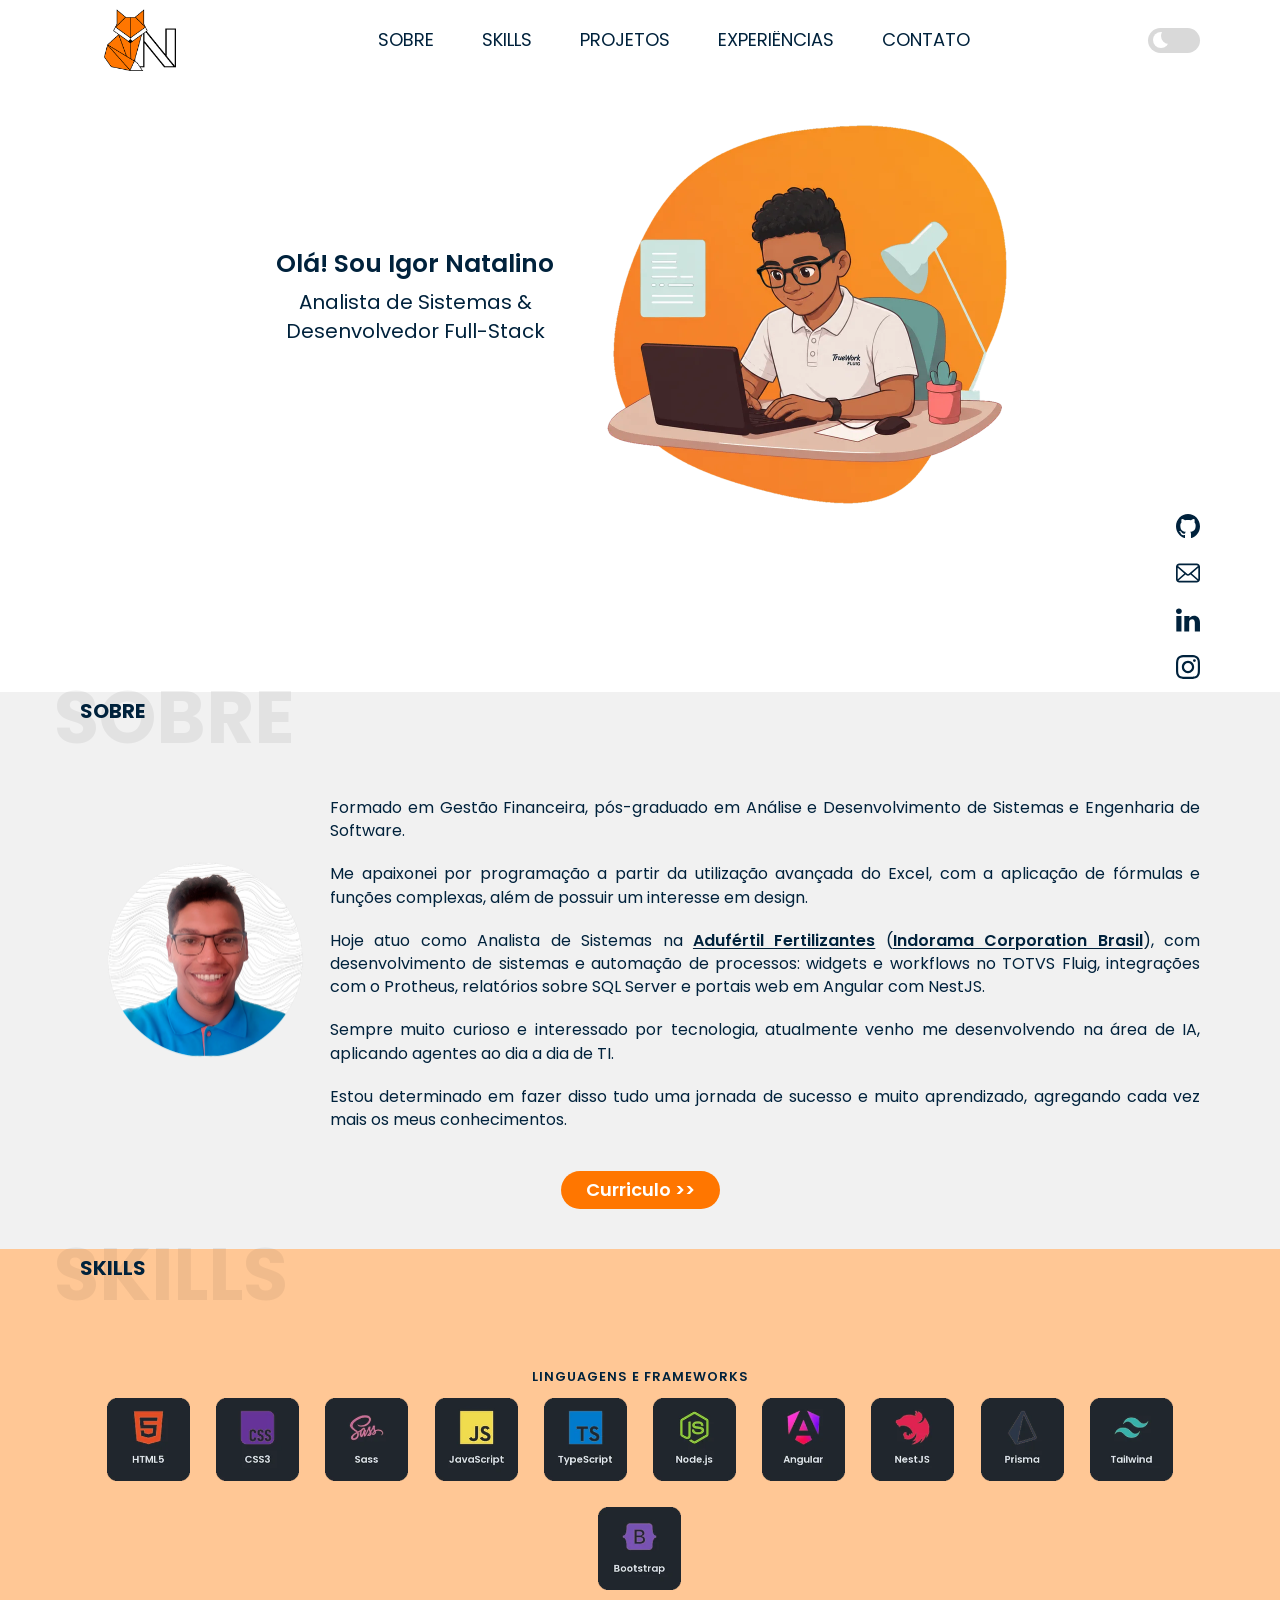
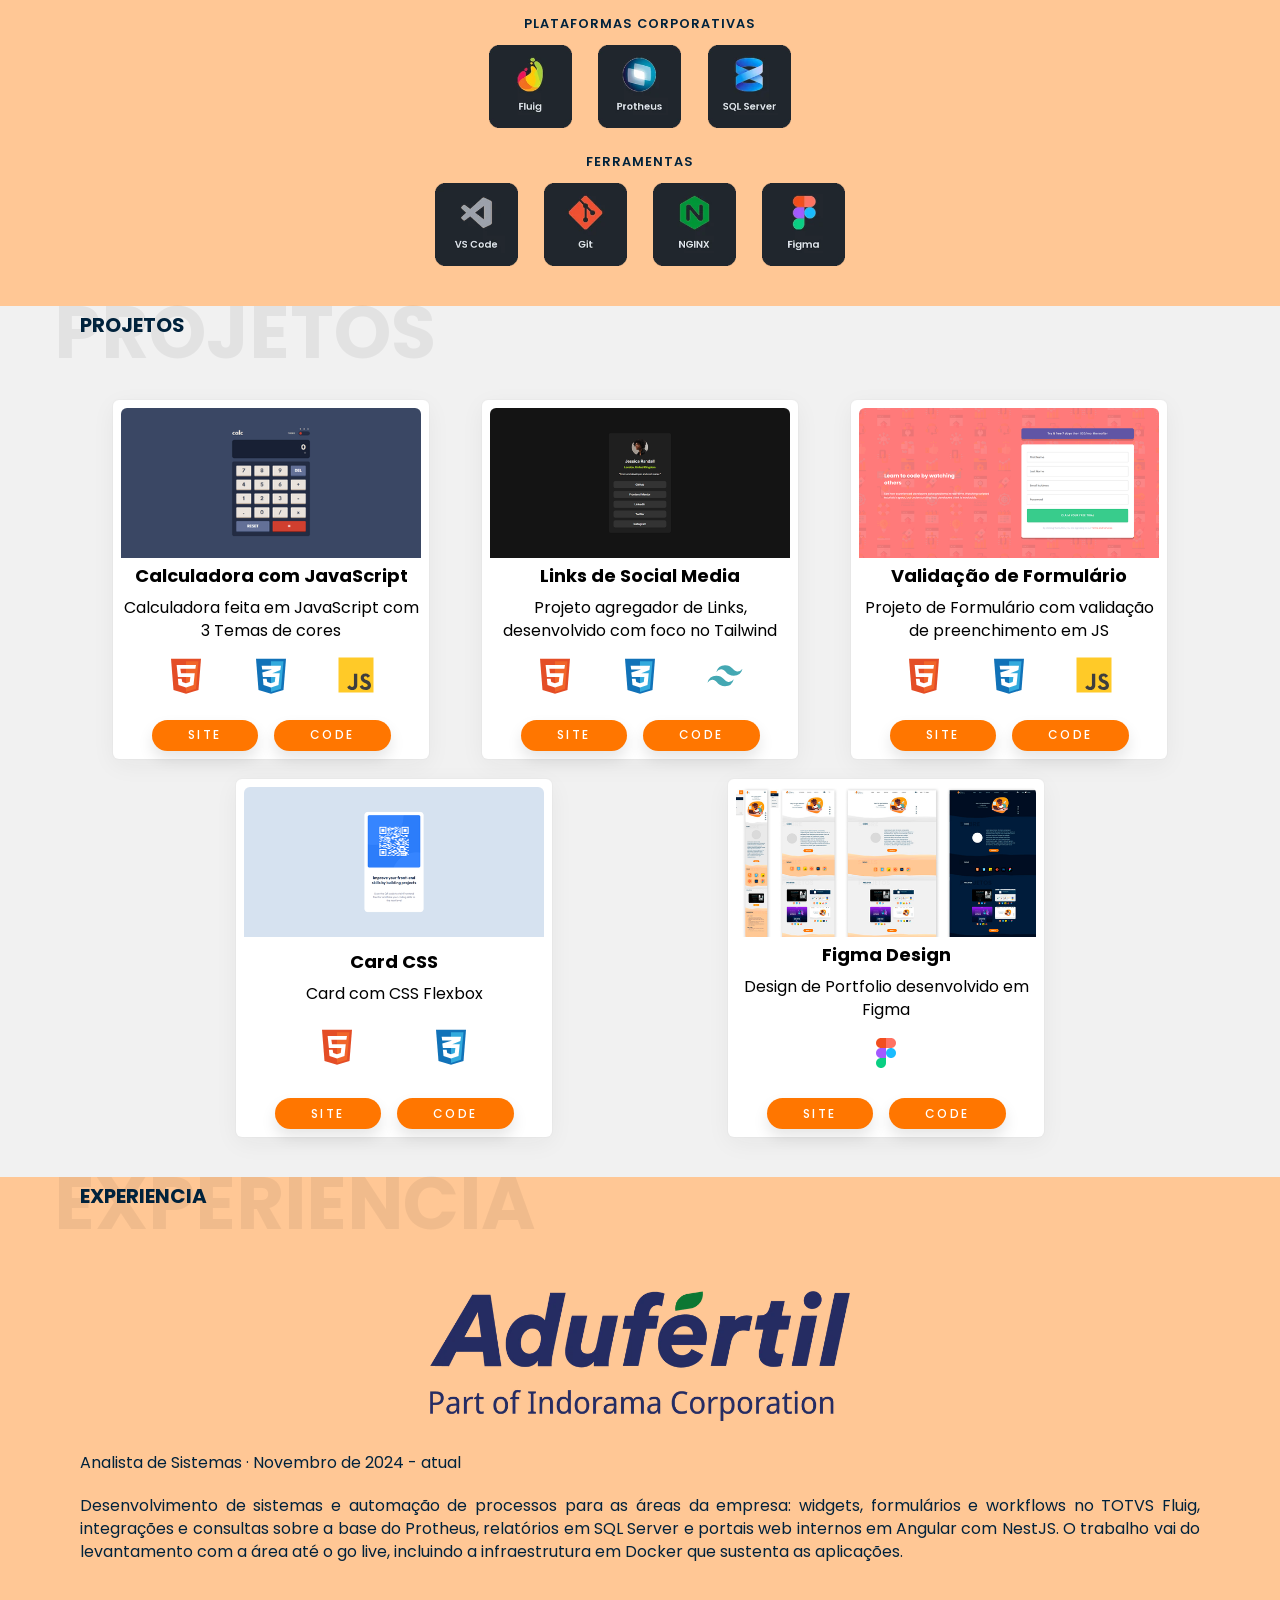
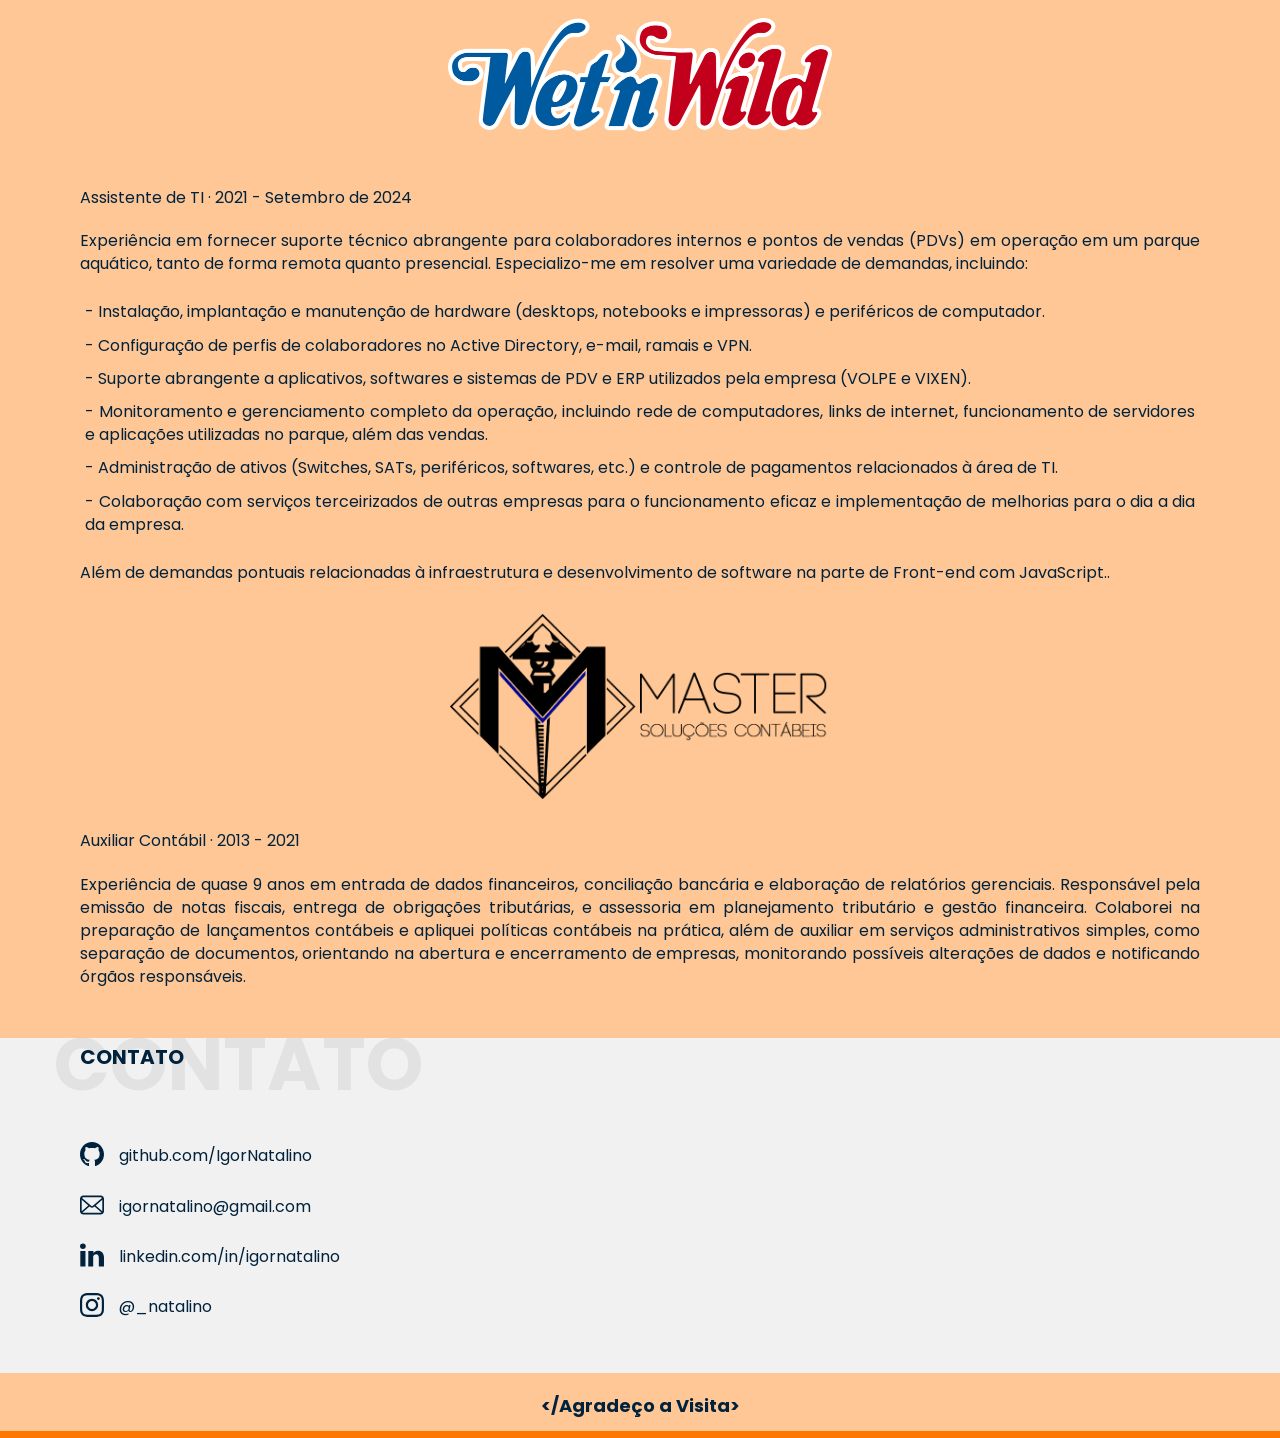
==== commit e6b9fe7f: "Ajustar o subtítulo e devolver a voz original ao Sobre O subtítulo do hero passa a "Analista de Sist" ====
--- a/index.html
+++ b/index.html
@@ -5,7 +5,7 @@
     <meta charset="UTF-8">
     <meta name="viewport" content="width=device-width, initial-scale=1.0,minimum-scale=1">
     <meta name="description"
-        content="Igor Natalino, Analista de Sistemas: automação de processos e desenvolvimento de sistemas — TOTVS Fluig, Protheus, SQL Server e portais web em Angular com NestJS.">
+        content="Igor Natalino, Analista de Sistemas e desenvolvedor full-stack: automação de processos e sistemas corporativos — TOTVS Fluig, Protheus, SQL Server e portais web em Angular com NestJS.">
     <meta name="author" content="Igor Natalino">
 
     <!-- theme-color por esquema: pinta a barra do navegador no mobile com o
@@ -18,9 +18,9 @@
     <meta property="og:type" content="website">
     <meta property="og:locale" content="pt_BR">
     <meta property="og:site_name" content="Igor Natalino">
-    <meta property="og:title" content="Igor Natalino — Analista de Sistemas">
+    <meta property="og:title" content="Igor Natalino — Analista de Sistemas e Desenvolvedor Full-Stack">
     <meta property="og:description"
-        content="Automação de processos e desenvolvimento de sistemas: TOTVS Fluig, Protheus, SQL Server e portais web.">
+        content="Automação de processos e sistemas corporativos: TOTVS Fluig, Protheus, SQL Server e portais web em Angular com NestJS.">
     <meta property="og:url" content="https://igornatalino.github.io/Portfolio/">
     <meta property="og:image"
         content="https://igornatalino.github.io/Portfolio/assets/doodle/igor-sorrindo.png">
@@ -36,7 +36,7 @@
     <link rel="stylesheet" href="styles/reset.css">
     <link rel="stylesheet" href="styles/styles.css">
     <link rel="shortcut icon" href="assets/Foxys-Favicon.ico" type="image/x-icon">
-    <title>Igor Natalino — Analista de Sistemas</title>
+    <title>Igor Natalino — Analista de Sistemas e Desenvolvedor Full-Stack</title>
 </head>
 
 <body>
@@ -128,7 +128,7 @@
             <div class="apresentacao_main">
                 <div class="apresentacao_texto">
                     <h1 class="apresentacao_titulo">Olá! Sou Igor Natalino</h1>
-                    <h3 class="apresentacao_subtitulo">Analista de Sistemas <br> Sistemas corporativos &amp; automação de processos</h3>
+                    <h3 class="apresentacao_subtitulo">Analista de Sistemas &amp; <br> Desenvolvedor Full-Stack</h3>
                 </div>
                 <div class="apresentacao_images">
                     <!-- Duas poses empilhadas: repouso (trabalhando) e hover
@@ -183,27 +183,31 @@
                 <img loading="lazy" class="sobre_perfil" src="assets/Sobre-Foto.png" alt="Foto de Perfil Redonda">
                 <article>
                     <p class="textos">
-                        Analista de Sistemas na Adufértil / Indorama, onde trabalho com
-                        desenvolvimento de sistemas e automação de processos: widgets e
-                        workflows no TOTVS Fluig, integrações com o Protheus, relatórios
-                        sobre SQL Server e portais web em Angular com NestJS.
+                        Formado em Gestão Financeira, pós-graduado em Análise e Desenvolvimento
+                        de Sistemas e Engenharia de Software.
                     </p>
                     <p class="textos">
-                        Já entreguei desde automações de processo interno até um portal web
-                        completo, sempre com o mesmo objetivo: cortar etapa manual, reduzir
-                        retrabalho e devolver tempo para as áreas.
+                        Me apaixonei por programação a partir da utilização avançada do Excel,
+                        com a aplicação de fórmulas e funções complexas, além de possuir um
+                        interesse em design.
                     </p>
                     <p class="textos">
-                        Formado em Gestão Financeira, com pós-graduação em Análise e
-                        Desenvolvimento de Sistemas e em Engenharia de Software. Cheguei à
-                        programação pelo Excel — de fórmula em fórmula, o passo seguinte era
-                        escrever código de verdade. Os quase nove anos anteriores em rotina
-                        contábil e financeira acabaram virando vantagem: entendo o processo
-                        que o sistema precisa atender antes de começar a construí-lo.
+                        Hoje atuo como Analista de Sistemas na
+                        <a class="link_texto" target="_blank" rel="noopener"
+                            href="https://www.linkedin.com/showcase/aduf%C3%A9rtil-fertilizantes-npk/posts/?feedView=all">Adufértil Fertilizantes</a>
+                        (<a class="link_texto" target="_blank" rel="noopener"
+                            href="https://www.linkedin.com/company/indorama-brasil/posts/?feedView=all">Indorama Corporation Brasil</a>),
+                        com desenvolvimento de sistemas e automação de processos: widgets e
+                        workflows no TOTVS Fluig, integrações com o Protheus, relatórios sobre
+                        SQL Server e portais web em Angular com NestJS.
                     </p>
                     <p class="textos">
-                        Atualmente venho me desenvolvendo na área de IA, aplicando agentes ao
-                        dia a dia de TI.
+                        Sempre muito curioso e interessado por tecnologia, atualmente venho me
+                        desenvolvendo na área de IA, aplicando agentes ao dia a dia de TI.
+                    </p>
+                    <p class="textos">
+                        Estou determinado em fazer disso tudo uma jornada de sucesso e muito
+                        aprendizado, agregando cada vez mais os meus conhecimentos.
                     </p>
                 </article>
                 <!-- TODO V2 - MAIS SOBRE MIM (INSPIRAÇÃO - https://www.lauren-waller.com/about) -->
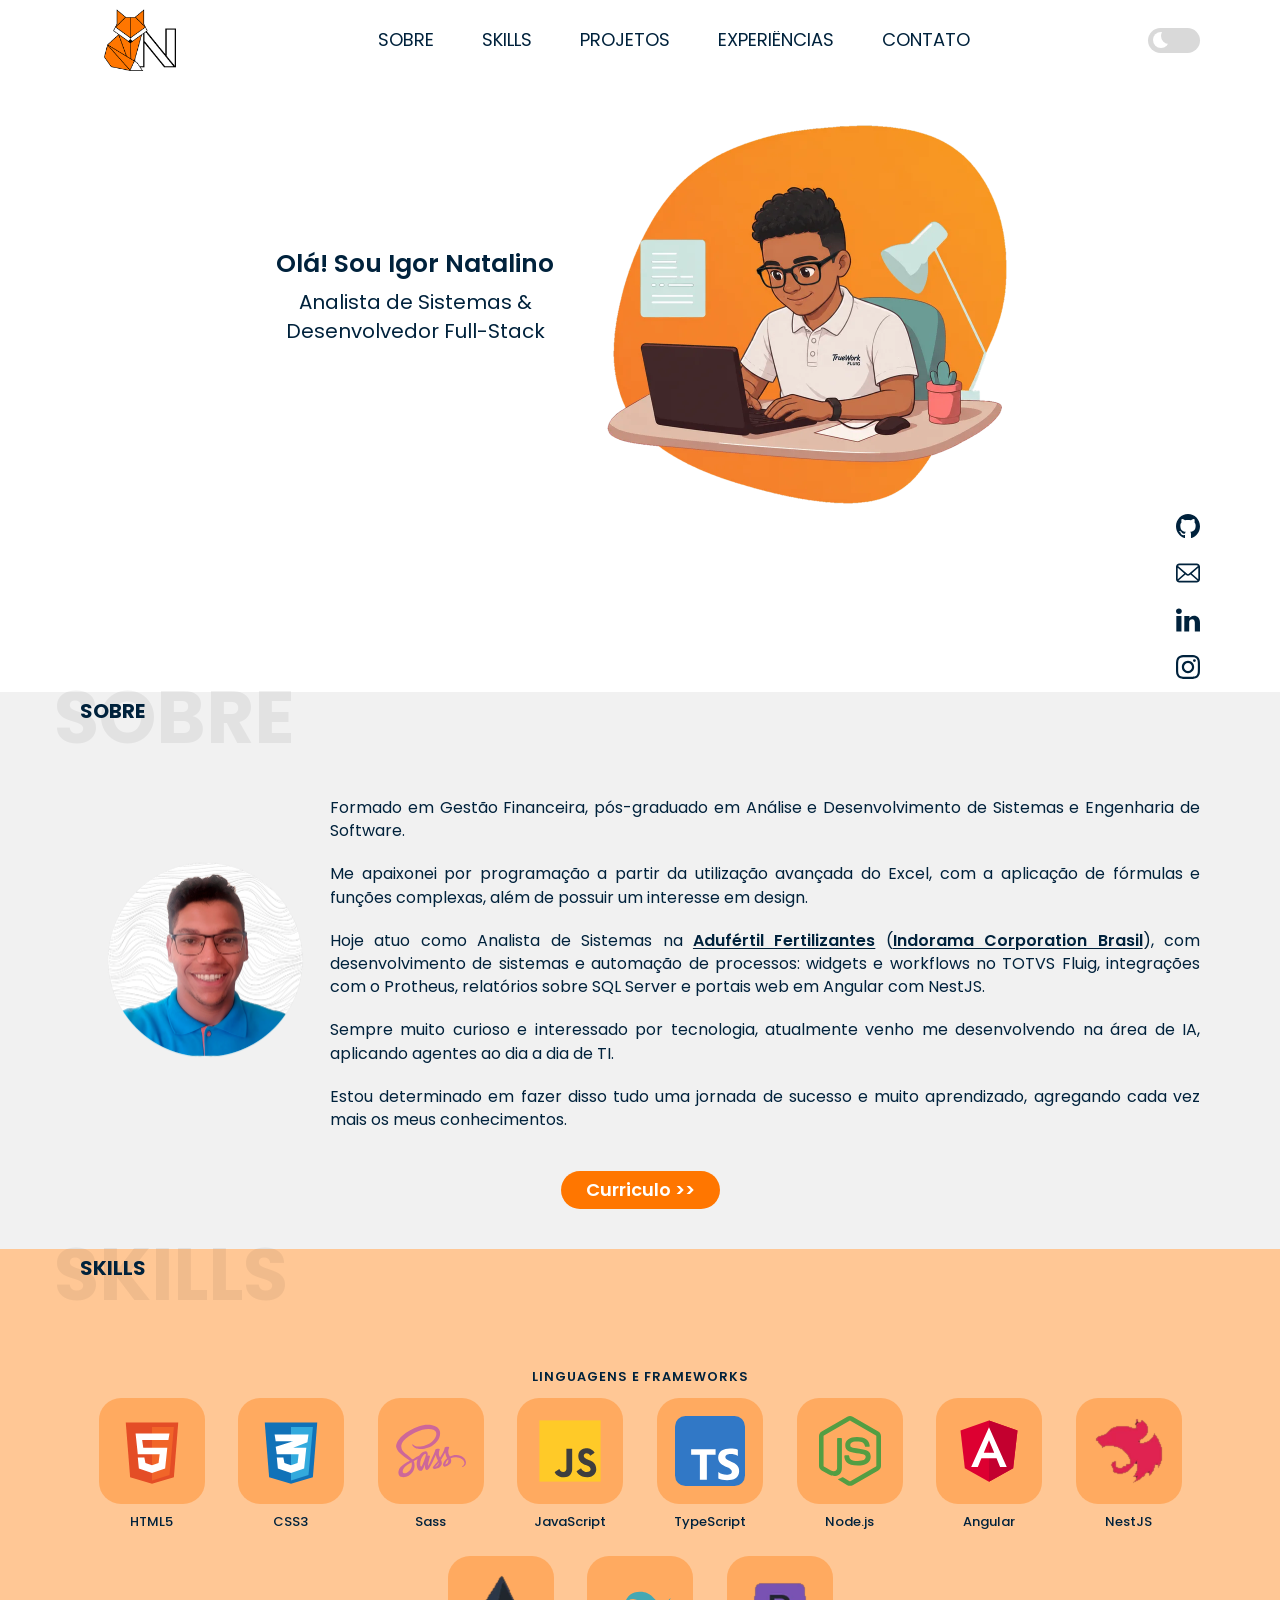
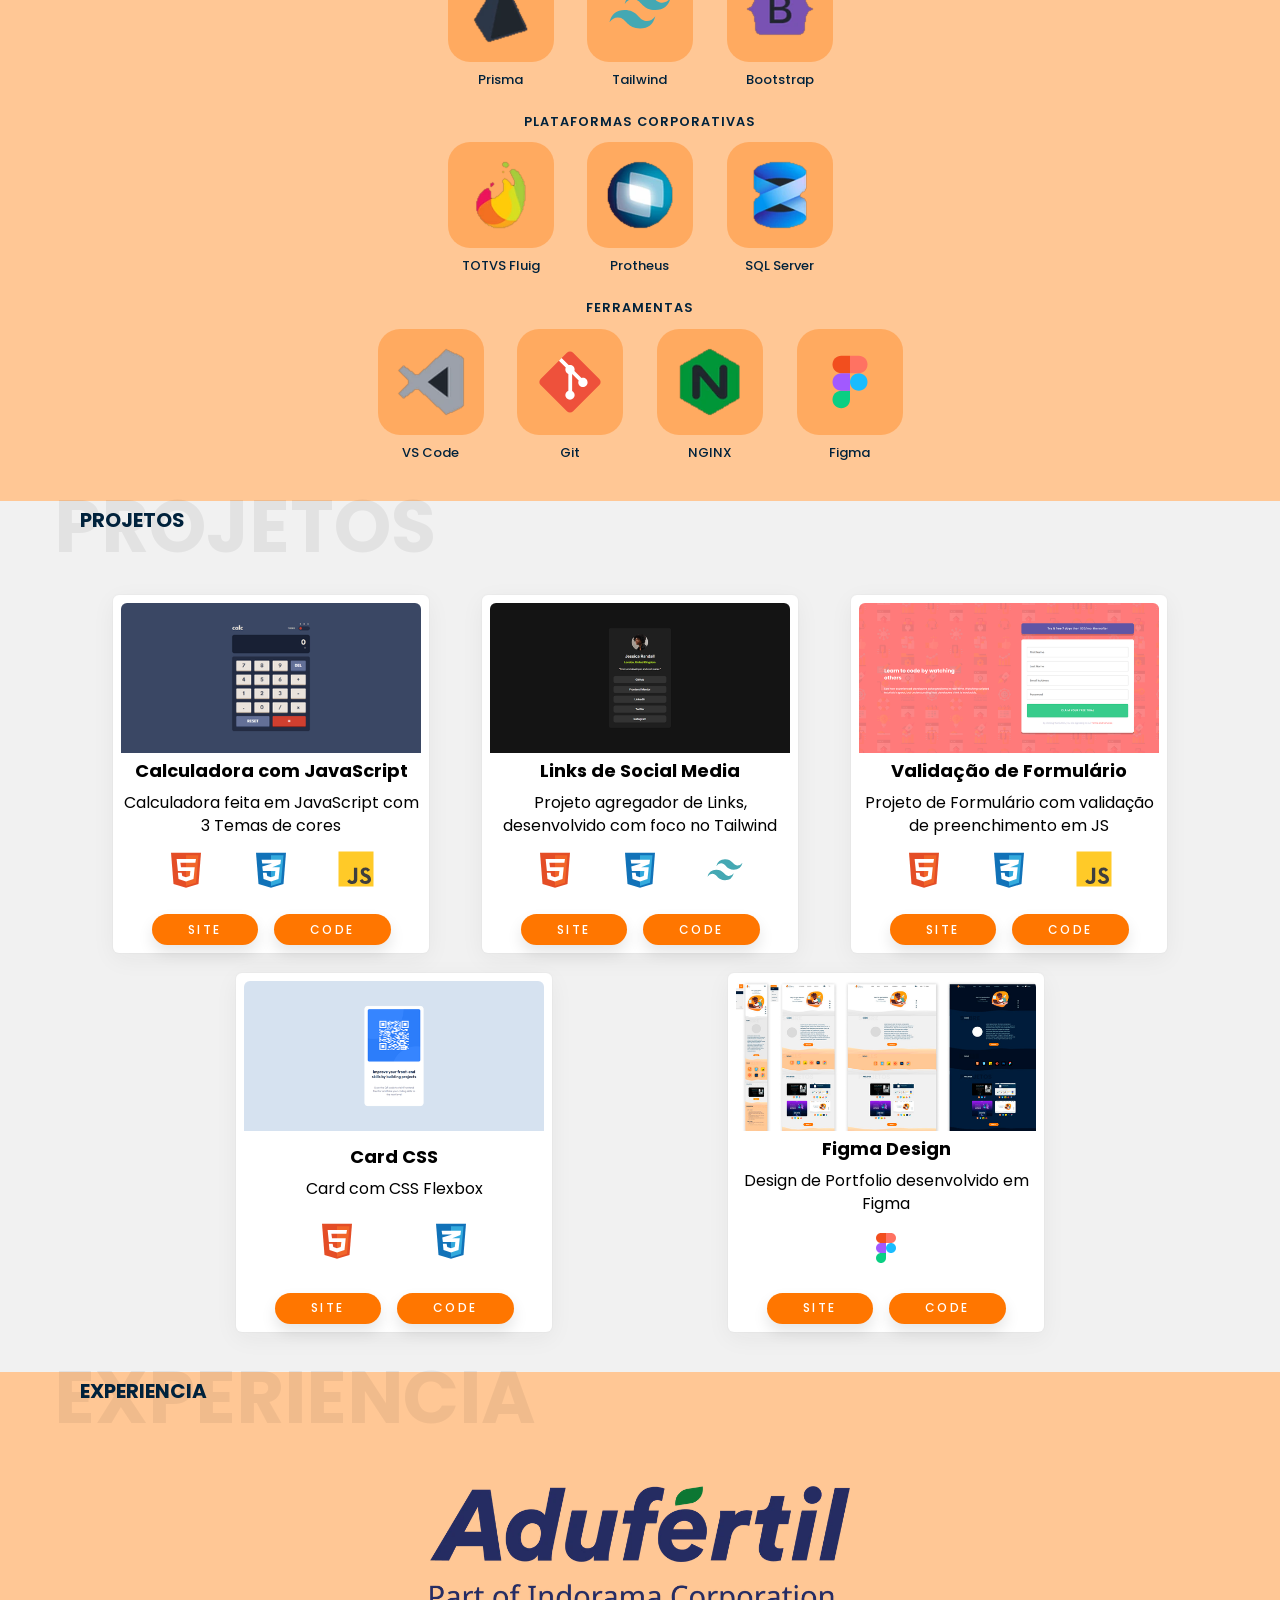
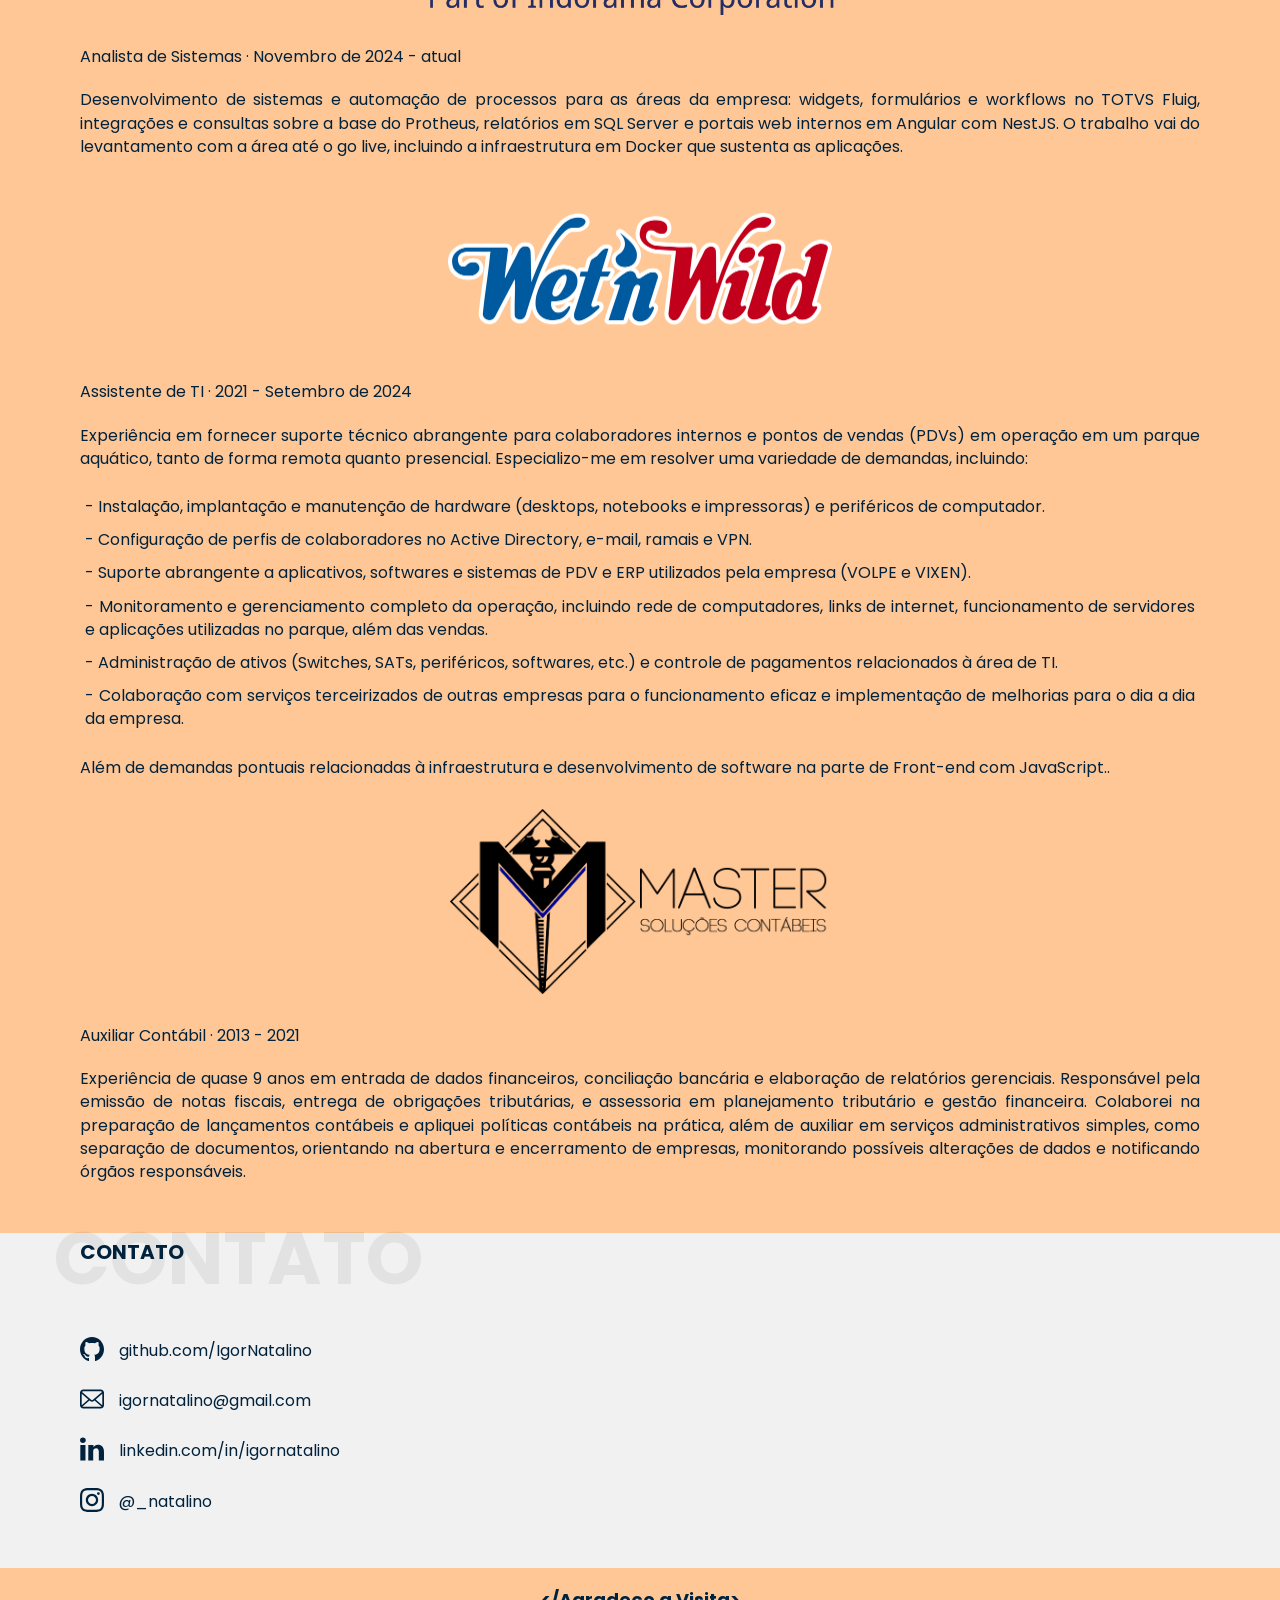
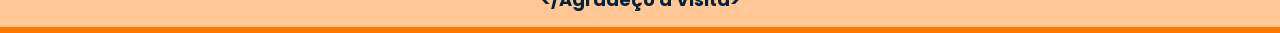
==== commit 254c925b: "Devolver o fundo às skills e tirar o nome de dentro do PNG Os cards do repo de perfil traziam fundo," ====
--- a/index.html
+++ b/index.html
@@ -228,50 +228,86 @@
 
             <h3 class="skills_grupo">Linguagens e frameworks</h3>
             <div class="skills">
-                <img src="assets/skills/html5.webp" loading="lazy"
-                    class="skills_card hvr-float" alt="HTML5">
-                <img src="assets/skills/css3.webp" loading="lazy"
-                    class="skills_card hvr-float" alt="CSS3">
-                <img src="assets/skills/sass.webp" loading="lazy"
-                    class="skills_card hvr-float" alt="Sass">
-                <img src="assets/skills/javascript.webp" loading="lazy"
-                    class="skills_card hvr-float" alt="JavaScript">
-                <img src="assets/skills/typescript.webp" loading="lazy"
-                    class="skills_card hvr-float" alt="TypeScript">
-                <img src="assets/skills/nodejs.webp" loading="lazy"
-                    class="skills_card hvr-float" alt="Node.js">
-                <img src="assets/skills/angular.webp" loading="lazy"
-                    class="skills_card hvr-float" alt="Angular">
-                <img src="assets/skills/nestjs.webp" loading="lazy"
-                    class="skills_card hvr-float" alt="NestJS">
-                <img src="assets/skills/prisma.webp" loading="lazy"
-                    class="skills_card hvr-float" alt="Prisma">
-                <img src="assets/skills/tailwind.webp" loading="lazy"
-                    class="skills_card hvr-float" alt="Tailwind">
-                <img src="assets/skills/bootstrap.webp" loading="lazy"
-                    class="skills_card hvr-float" alt="Bootstrap">
+                <div class="skills_item hvr-float">
+                    <img src="assets/Icons/html-5-svgrepo-com.svg" loading="lazy" class="skills_icone" alt="">
+                    <span class="skills_nome">HTML5</span>
+                </div>
+                <div class="skills_item hvr-float">
+                    <img src="assets/Icons/css-3-svgrepo-com.svg" loading="lazy" class="skills_icone" alt="">
+                    <span class="skills_nome">CSS3</span>
+                </div>
+                <div class="skills_item hvr-float">
+                    <img src="assets/Icons/sass-svgrepo-com.svg" loading="lazy" class="skills_icone" alt="">
+                    <span class="skills_nome">Sass</span>
+                </div>
+                <div class="skills_item hvr-float">
+                    <img src="assets/Icons/js-svgrepo-com.svg" loading="lazy" class="skills_icone" alt="">
+                    <span class="skills_nome">JavaScript</span>
+                </div>
+                <div class="skills_item hvr-float">
+                    <img src="assets/Icons/typescript-svgrepo-com.svg" loading="lazy" class="skills_icone" alt="">
+                    <span class="skills_nome">TypeScript</span>
+                </div>
+                <div class="skills_item hvr-float">
+                    <img src="assets/Icons/nodejs-icon-svgrepo-com.svg" loading="lazy" class="skills_icone" alt="">
+                    <span class="skills_nome">Node.js</span>
+                </div>
+                <div class="skills_item hvr-float">
+                    <img src="assets/Icons/angular-svgrepo-com.svg" loading="lazy" class="skills_icone" alt="">
+                    <span class="skills_nome">Angular</span>
+                </div>
+                <div class="skills_item hvr-float">
+                    <img src="assets/skills/nestjs.webp" loading="lazy" class="skills_icone" alt="">
+                    <span class="skills_nome">NestJS</span>
+                </div>
+                <div class="skills_item hvr-float">
+                    <img src="assets/skills/prisma.webp" loading="lazy" class="skills_icone" alt="">
+                    <span class="skills_nome">Prisma</span>
+                </div>
+                <div class="skills_item hvr-float">
+                    <img src="assets/Icons/tailwind-svgrepo-com.svg" loading="lazy" class="skills_icone" alt="">
+                    <span class="skills_nome">Tailwind</span>
+                </div>
+                <div class="skills_item hvr-float">
+                    <img src="assets/skills/bootstrap.webp" loading="lazy" class="skills_icone" alt="">
+                    <span class="skills_nome">Bootstrap</span>
+                </div>
             </div>
 
             <h3 class="skills_grupo">Plataformas corporativas</h3>
             <div class="skills">
-                <img src="assets/skills/fluig.webp" loading="lazy"
-                    class="skills_card hvr-float" alt="TOTVS Fluig">
-                <img src="assets/skills/protheus.webp" loading="lazy"
-                    class="skills_card hvr-float" alt="Protheus">
-                <img src="assets/skills/sqlserver.webp" loading="lazy"
-                    class="skills_card hvr-float" alt="SQL Server">
+                <div class="skills_item hvr-float">
+                    <img src="assets/skills/fluig.webp" loading="lazy" class="skills_icone" alt="">
+                    <span class="skills_nome">TOTVS Fluig</span>
+                </div>
+                <div class="skills_item hvr-float">
+                    <img src="assets/skills/protheus.webp" loading="lazy" class="skills_icone" alt="">
+                    <span class="skills_nome">Protheus</span>
+                </div>
+                <div class="skills_item hvr-float">
+                    <img src="assets/skills/sqlserver.webp" loading="lazy" class="skills_icone" alt="">
+                    <span class="skills_nome">SQL Server</span>
+                </div>
             </div>
 
             <h3 class="skills_grupo">Ferramentas</h3>
             <div class="skills">
-                <img src="assets/skills/vscode.webp" loading="lazy"
-                    class="skills_card hvr-float" alt="VS Code">
-                <img src="assets/skills/git.webp" loading="lazy"
-                    class="skills_card hvr-float" alt="Git">
-                <img src="assets/skills/nginx.webp" loading="lazy"
-                    class="skills_card hvr-float" alt="NGINX">
-                <img src="assets/skills/figma.webp" loading="lazy"
-                    class="skills_card hvr-float" alt="Figma">
+                <div class="skills_item hvr-float">
+                    <img src="assets/skills/vscode.webp" loading="lazy" class="skills_icone" alt="">
+                    <span class="skills_nome">VS Code</span>
+                </div>
+                <div class="skills_item hvr-float">
+                    <img src="assets/Icons/git-svgrepo-com.svg" loading="lazy" class="skills_icone" alt="">
+                    <span class="skills_nome">Git</span>
+                </div>
+                <div class="skills_item hvr-float">
+                    <img src="assets/skills/nginx.webp" loading="lazy" class="skills_icone" alt="">
+                    <span class="skills_nome">NGINX</span>
+                </div>
+                <div class="skills_item hvr-float">
+                    <img src="assets/Icons/figma-svgrepo-com.svg" loading="lazy" class="skills_icone" alt="">
+                    <span class="skills_nome">Figma</span>
+                </div>
             </div>
         </section>
 
--- a/styles/styles.css
+++ b/styles/styles.css
@@ -16,6 +16,7 @@
 	--azul-escuro: #00070c; /* APENAS DARK MODE */
 	--laranja: #ff7600;
 	--laranja-secundario: #ffc795;
+	--laranja-botoes: #ffaa60;
 	--cinza: #f1f1f1;
 	--cinza-escuro: #d9d9d9;
 
@@ -35,6 +36,7 @@
 	--hover: var(--azul-marinho);
 	--botoes: var(--laranja);
 	--botoes-texto: var(--branco);
+	--skills-background: var(--laranja-botoes);
 	--botao-top-1: var(--azul);
 	--botao-top-2: var(--azul-dark);
 	--switch-input: var(--cinza-escuro);
@@ -53,6 +55,7 @@
 	--hover: var(--azul-dark);
 	--botoes: var(--laranja);
 	--botoes-texto: var(--branco);
+	--skills-background: var(--azul-escuro);
 	--botao-top-1: var(--azul);
 	--botao-top-2: var(--azul-dark);
 	--switch-input: var(--cinza-escuro);
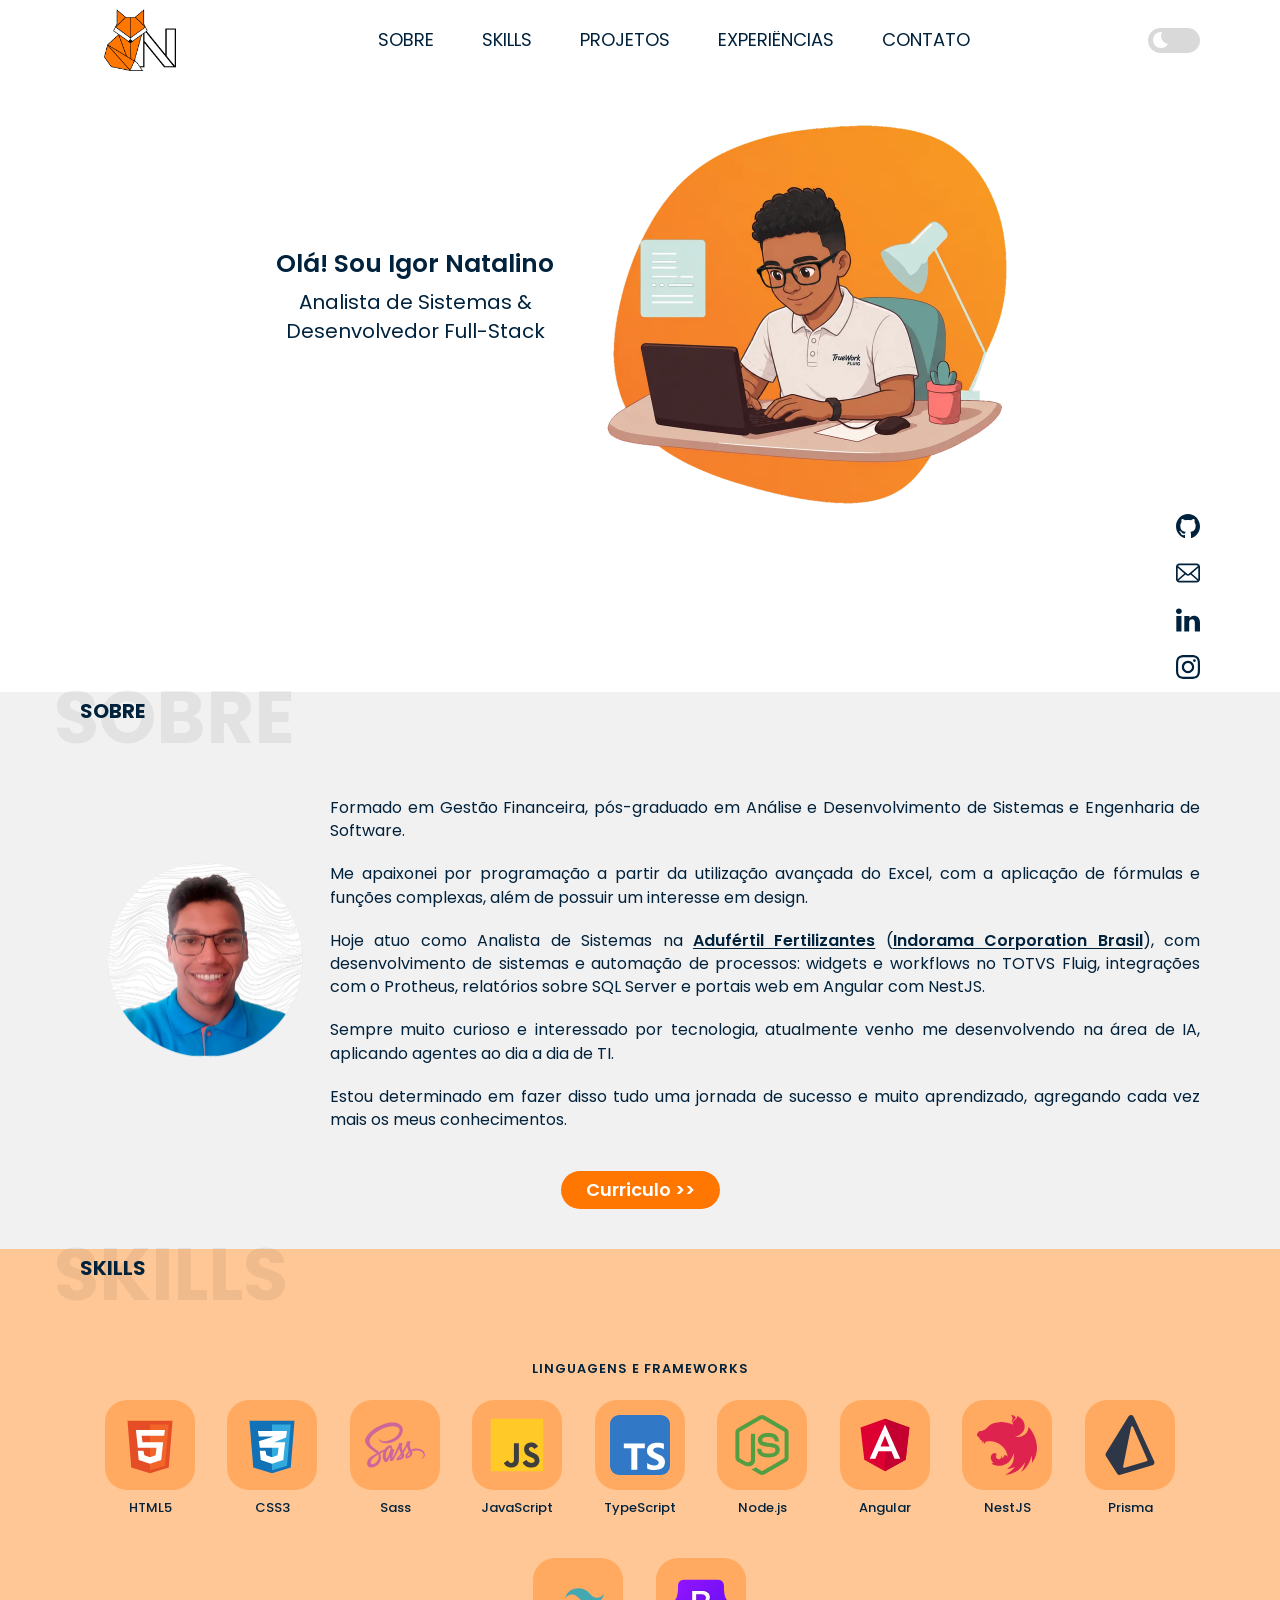
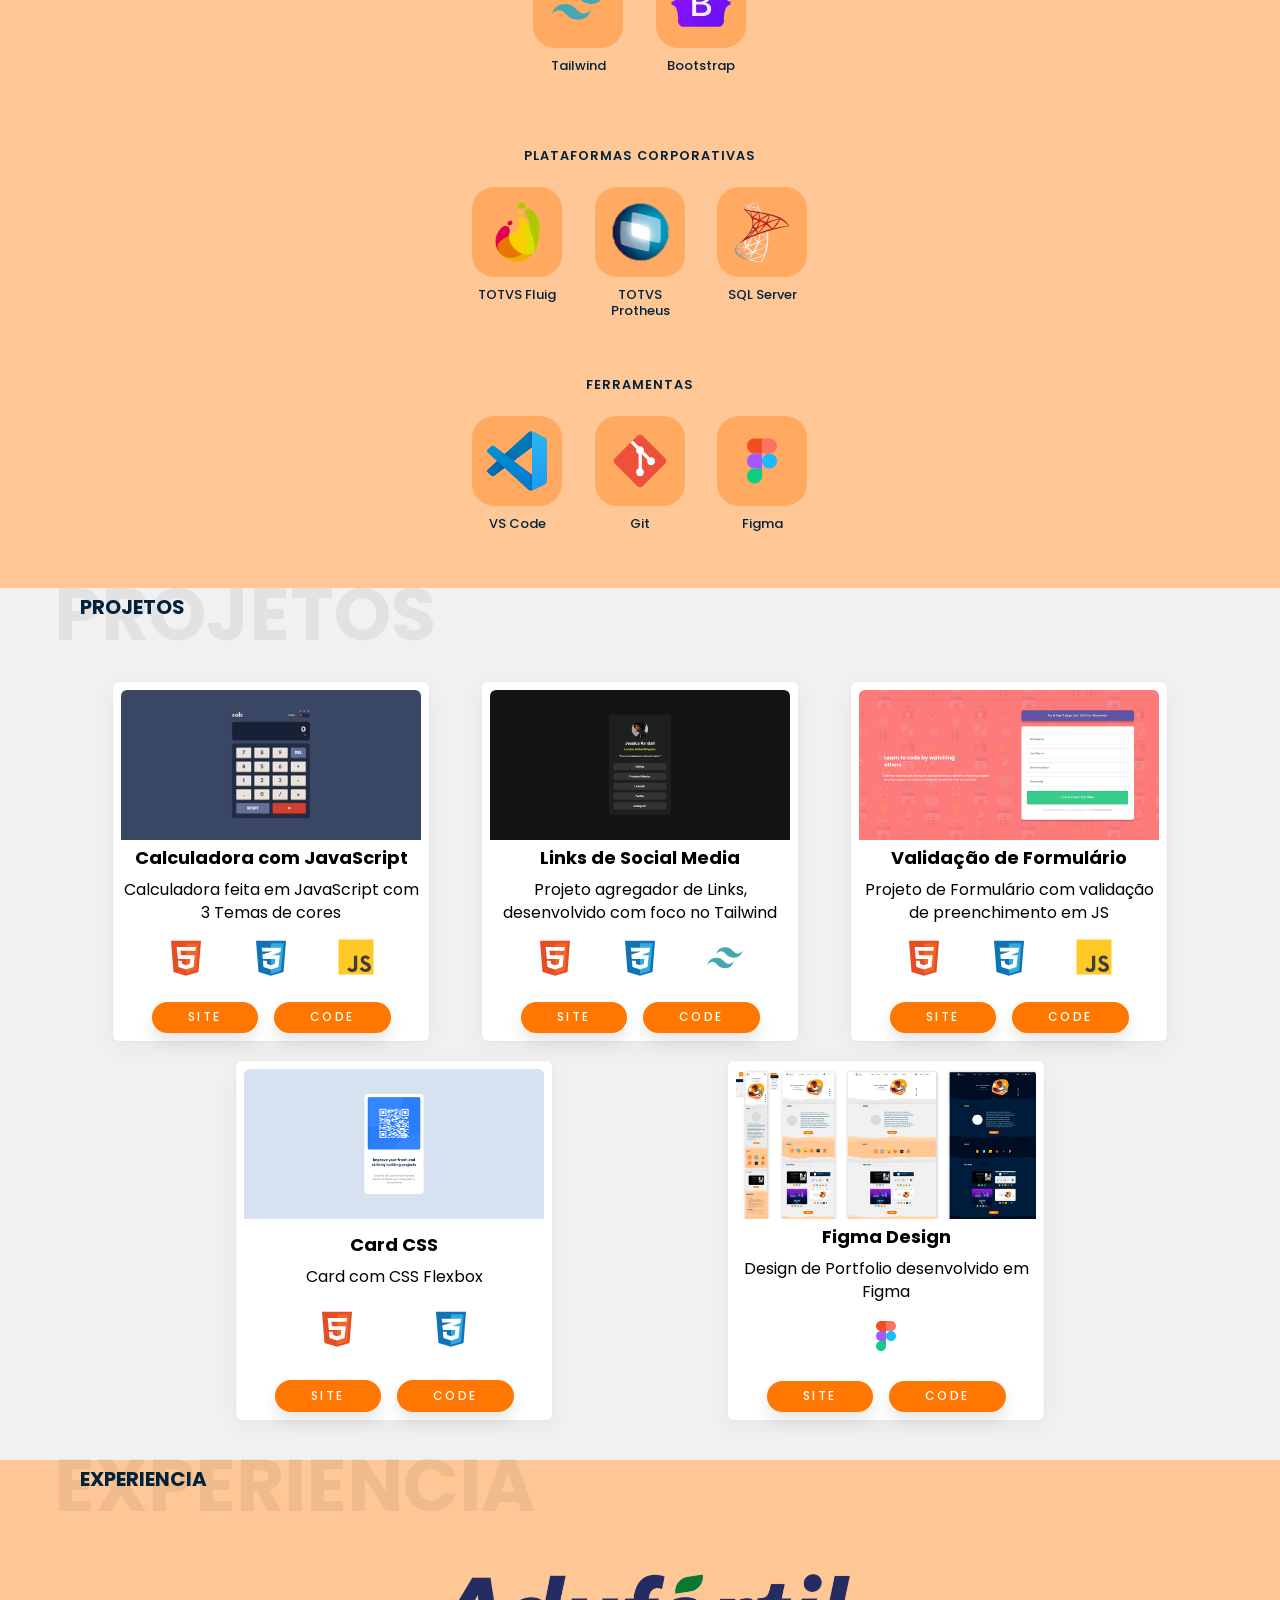
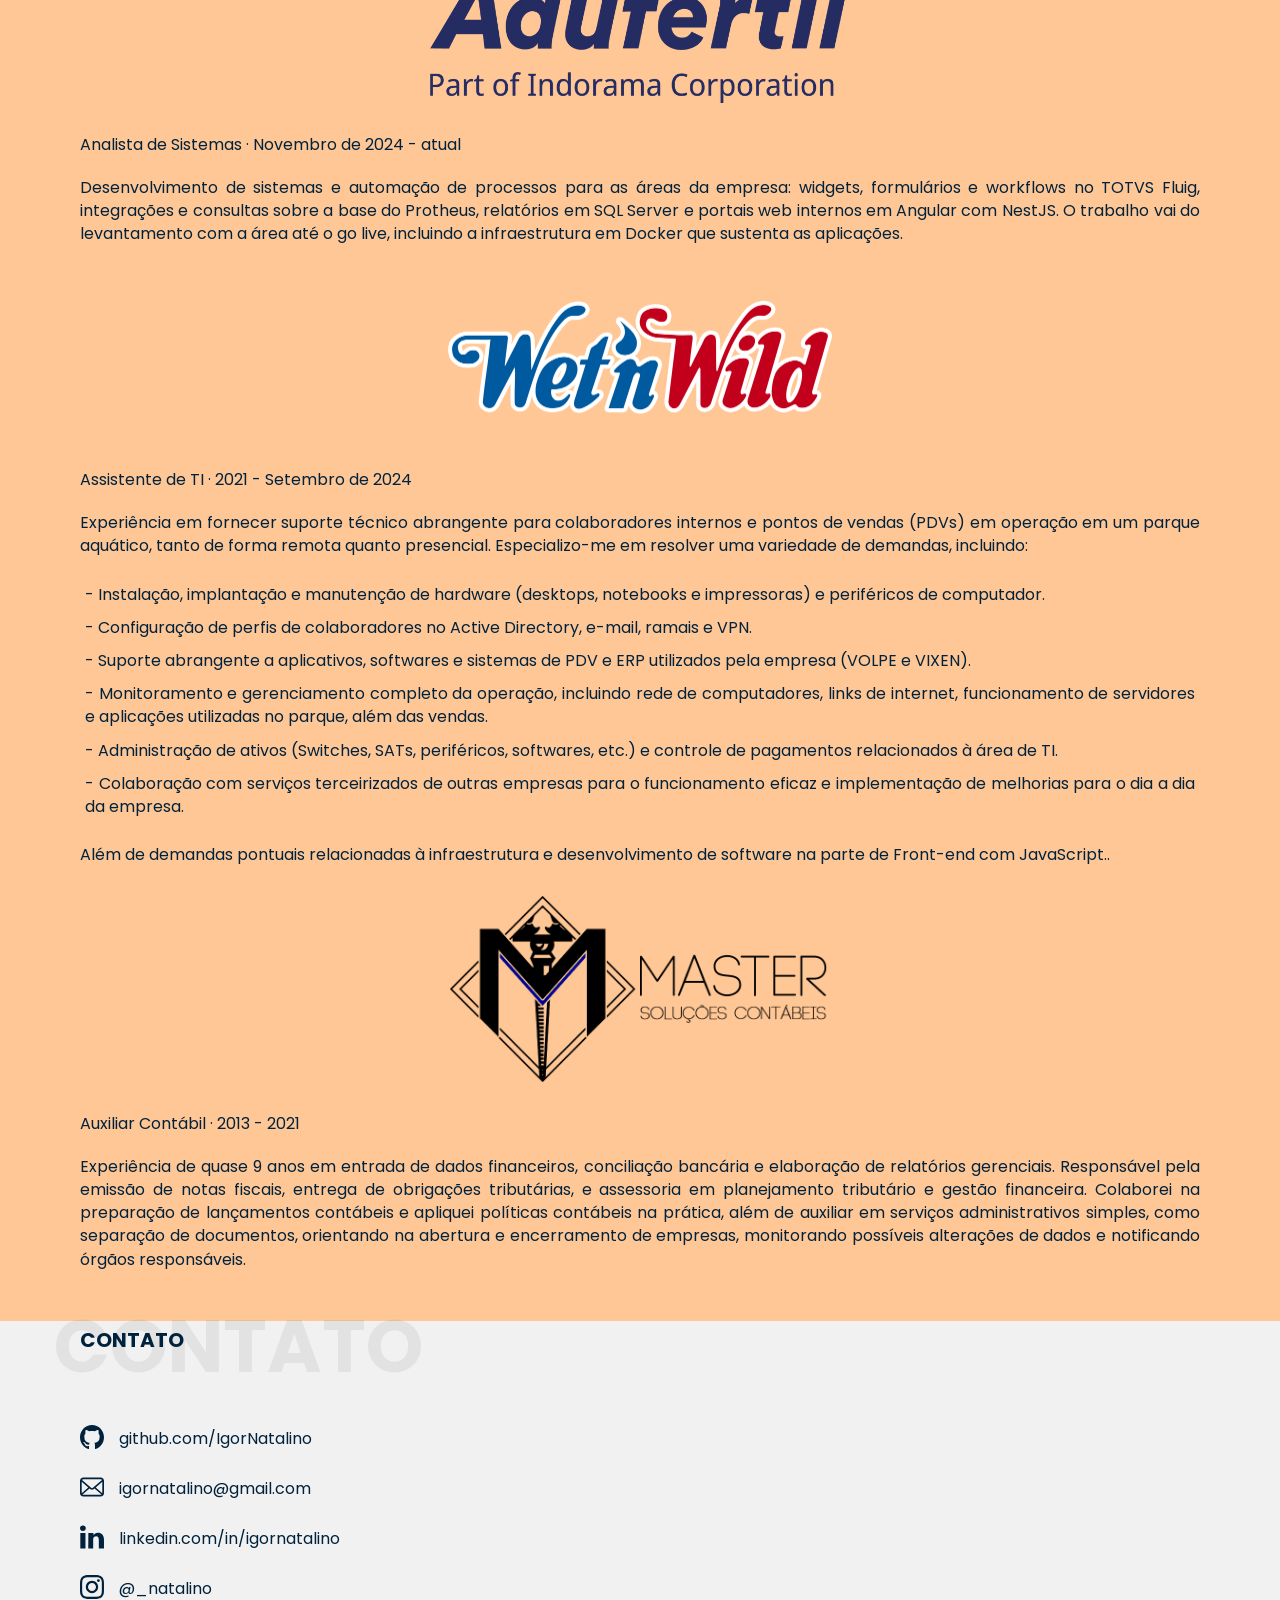
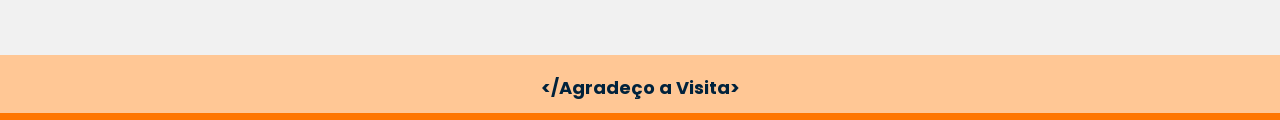
==== commit c04d185e: "Trocar os ícones de skills por vetores e afinar o espaçamento Os oito glifos que eu havia extraído d" ====
--- a/index.html
+++ b/index.html
@@ -257,11 +257,11 @@
                     <span class="skills_nome">Angular</span>
                 </div>
                 <div class="skills_item hvr-float">
-                    <img src="assets/skills/nestjs.webp" loading="lazy" class="skills_icone" alt="">
+                    <img src="assets/skills/nestjs.svg" loading="lazy" class="skills_icone" alt="">
                     <span class="skills_nome">NestJS</span>
                 </div>
                 <div class="skills_item hvr-float">
-                    <img src="assets/skills/prisma.webp" loading="lazy" class="skills_icone" alt="">
+                    <img src="assets/skills/prisma.svg" loading="lazy" class="skills_icone" alt="">
                     <span class="skills_nome">Prisma</span>
                 </div>
                 <div class="skills_item hvr-float">
@@ -269,7 +269,7 @@
                     <span class="skills_nome">Tailwind</span>
                 </div>
                 <div class="skills_item hvr-float">
-                    <img src="assets/skills/bootstrap.webp" loading="lazy" class="skills_icone" alt="">
+                    <img src="assets/skills/bootstrap.svg" loading="lazy" class="skills_icone" alt="">
                     <span class="skills_nome">Bootstrap</span>
                 </div>
             </div>
@@ -282,10 +282,10 @@
                 </div>
                 <div class="skills_item hvr-float">
                     <img src="assets/skills/protheus.webp" loading="lazy" class="skills_icone" alt="">
-                    <span class="skills_nome">Protheus</span>
-                </div>
-                <div class="skills_item hvr-float">
-                    <img src="assets/skills/sqlserver.webp" loading="lazy" class="skills_icone" alt="">
+                    <span class="skills_nome">TOTVS Protheus</span>
+                </div>
+                <div class="skills_item hvr-float">
+                    <img src="assets/skills/sqlserver.svg" loading="lazy" class="skills_icone" alt="">
                     <span class="skills_nome">SQL Server</span>
                 </div>
             </div>
@@ -293,16 +293,12 @@
             <h3 class="skills_grupo">Ferramentas</h3>
             <div class="skills">
                 <div class="skills_item hvr-float">
-                    <img src="assets/skills/vscode.webp" loading="lazy" class="skills_icone" alt="">
+                    <img src="assets/skills/vscode.svg" loading="lazy" class="skills_icone" alt="">
                     <span class="skills_nome">VS Code</span>
                 </div>
                 <div class="skills_item hvr-float">
                     <img src="assets/Icons/git-svgrepo-com.svg" loading="lazy" class="skills_icone" alt="">
                     <span class="skills_nome">Git</span>
-                </div>
-                <div class="skills_item hvr-float">
-                    <img src="assets/skills/nginx.webp" loading="lazy" class="skills_icone" alt="">
-                    <span class="skills_nome">NGINX</span>
                 </div>
                 <div class="skills_item hvr-float">
                     <img src="assets/Icons/figma-svgrepo-com.svg" loading="lazy" class="skills_icone" alt="">
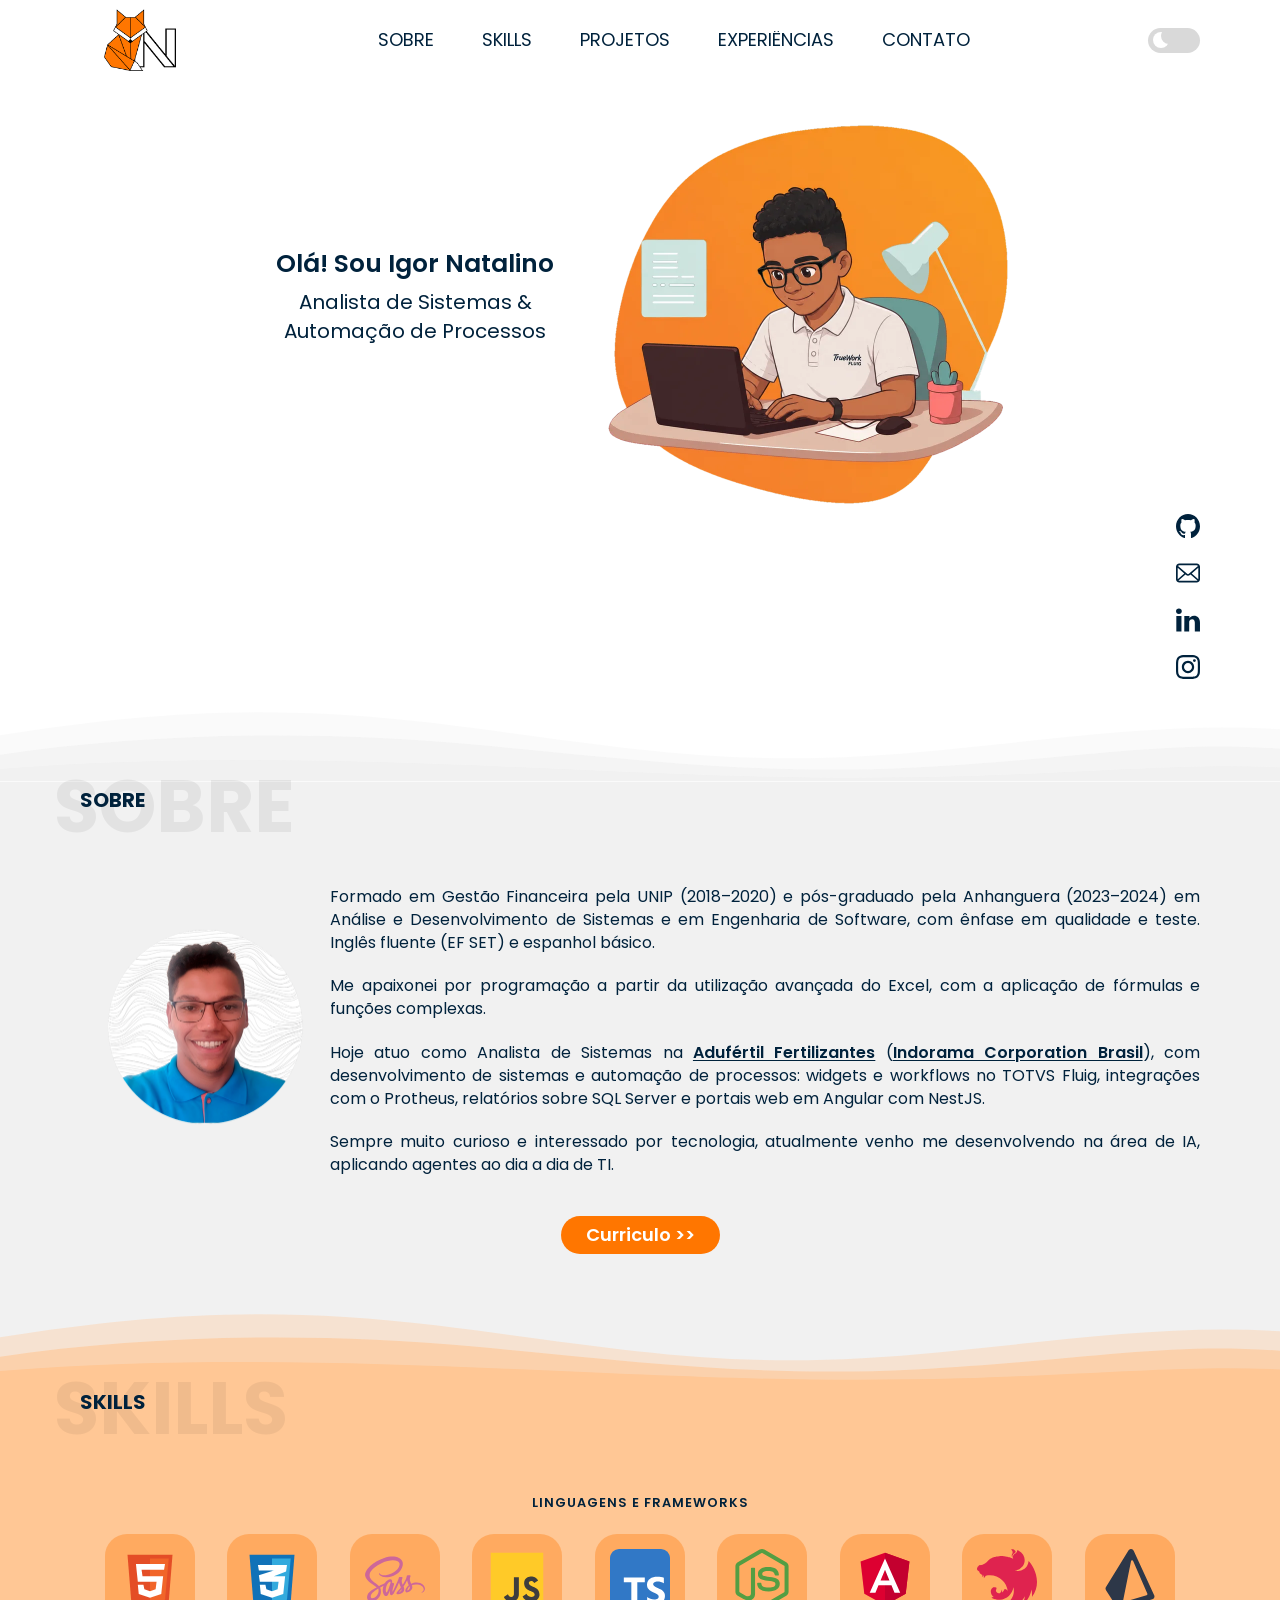
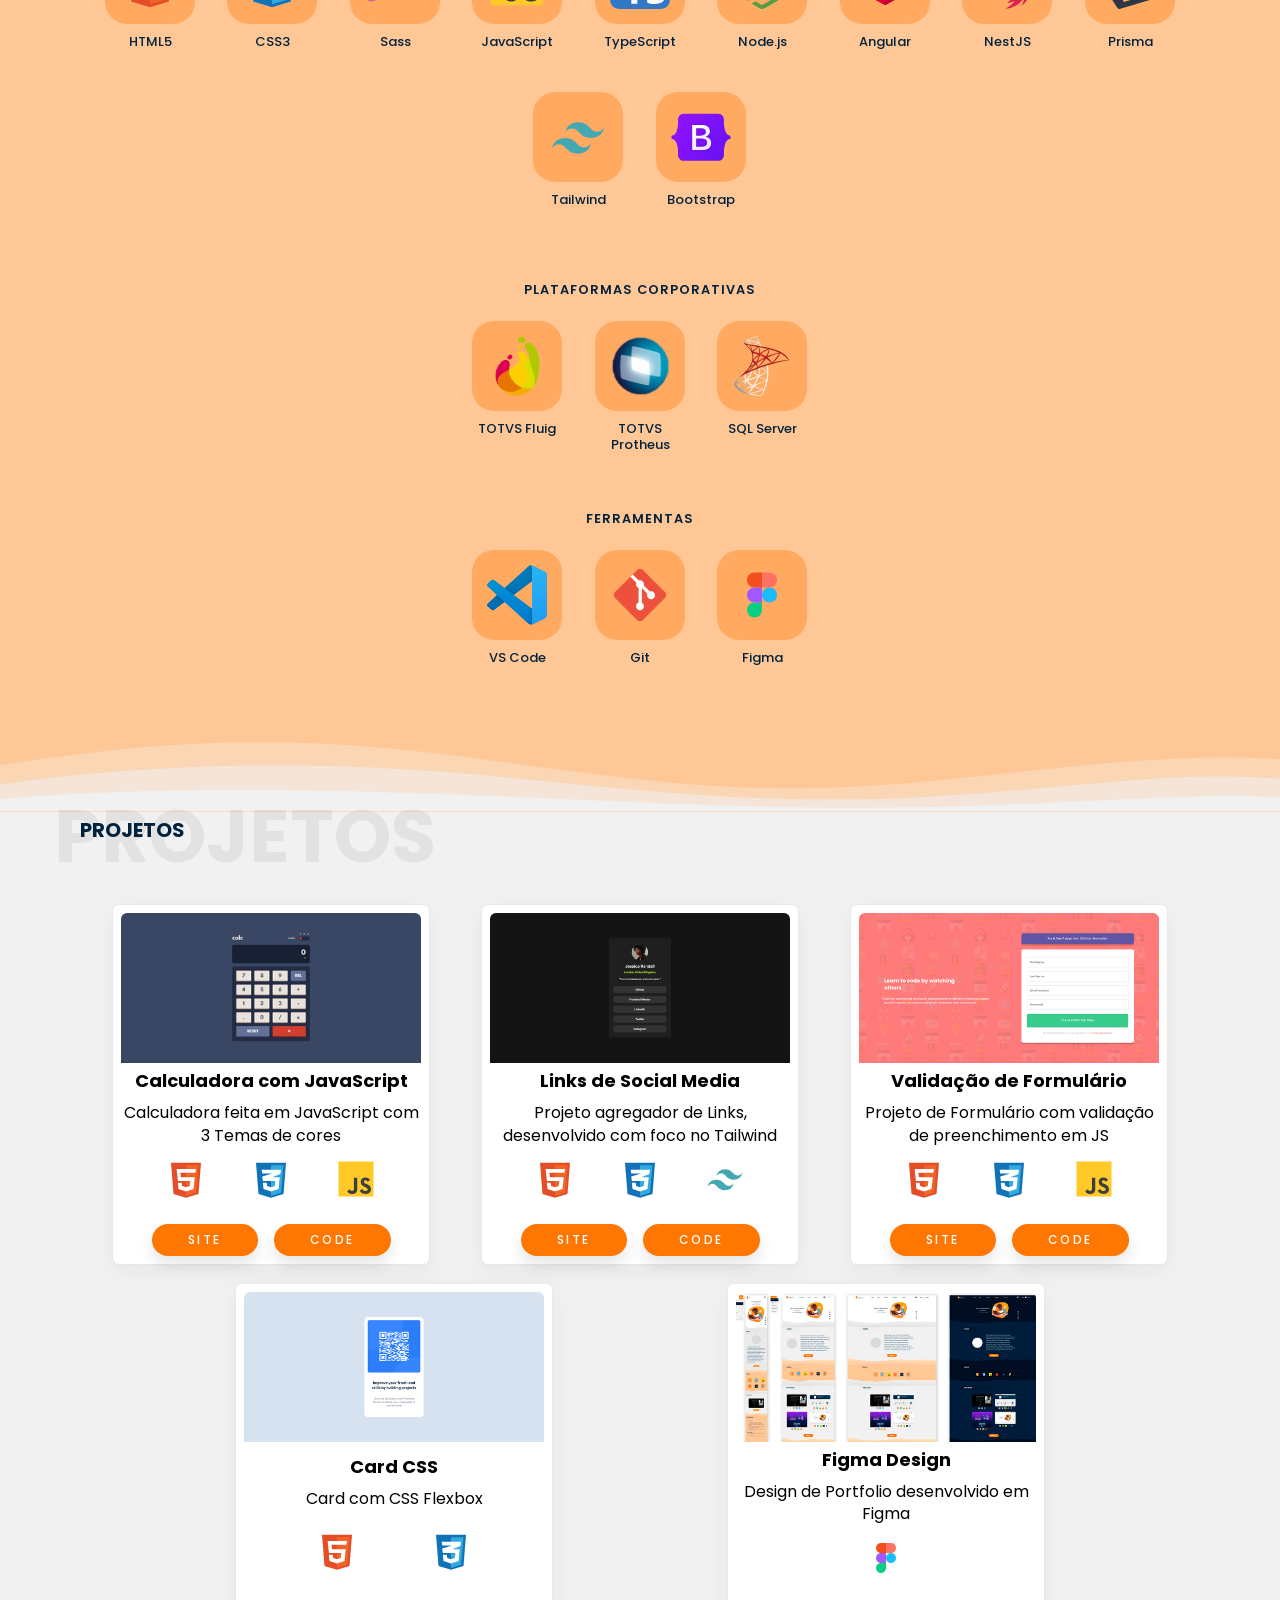
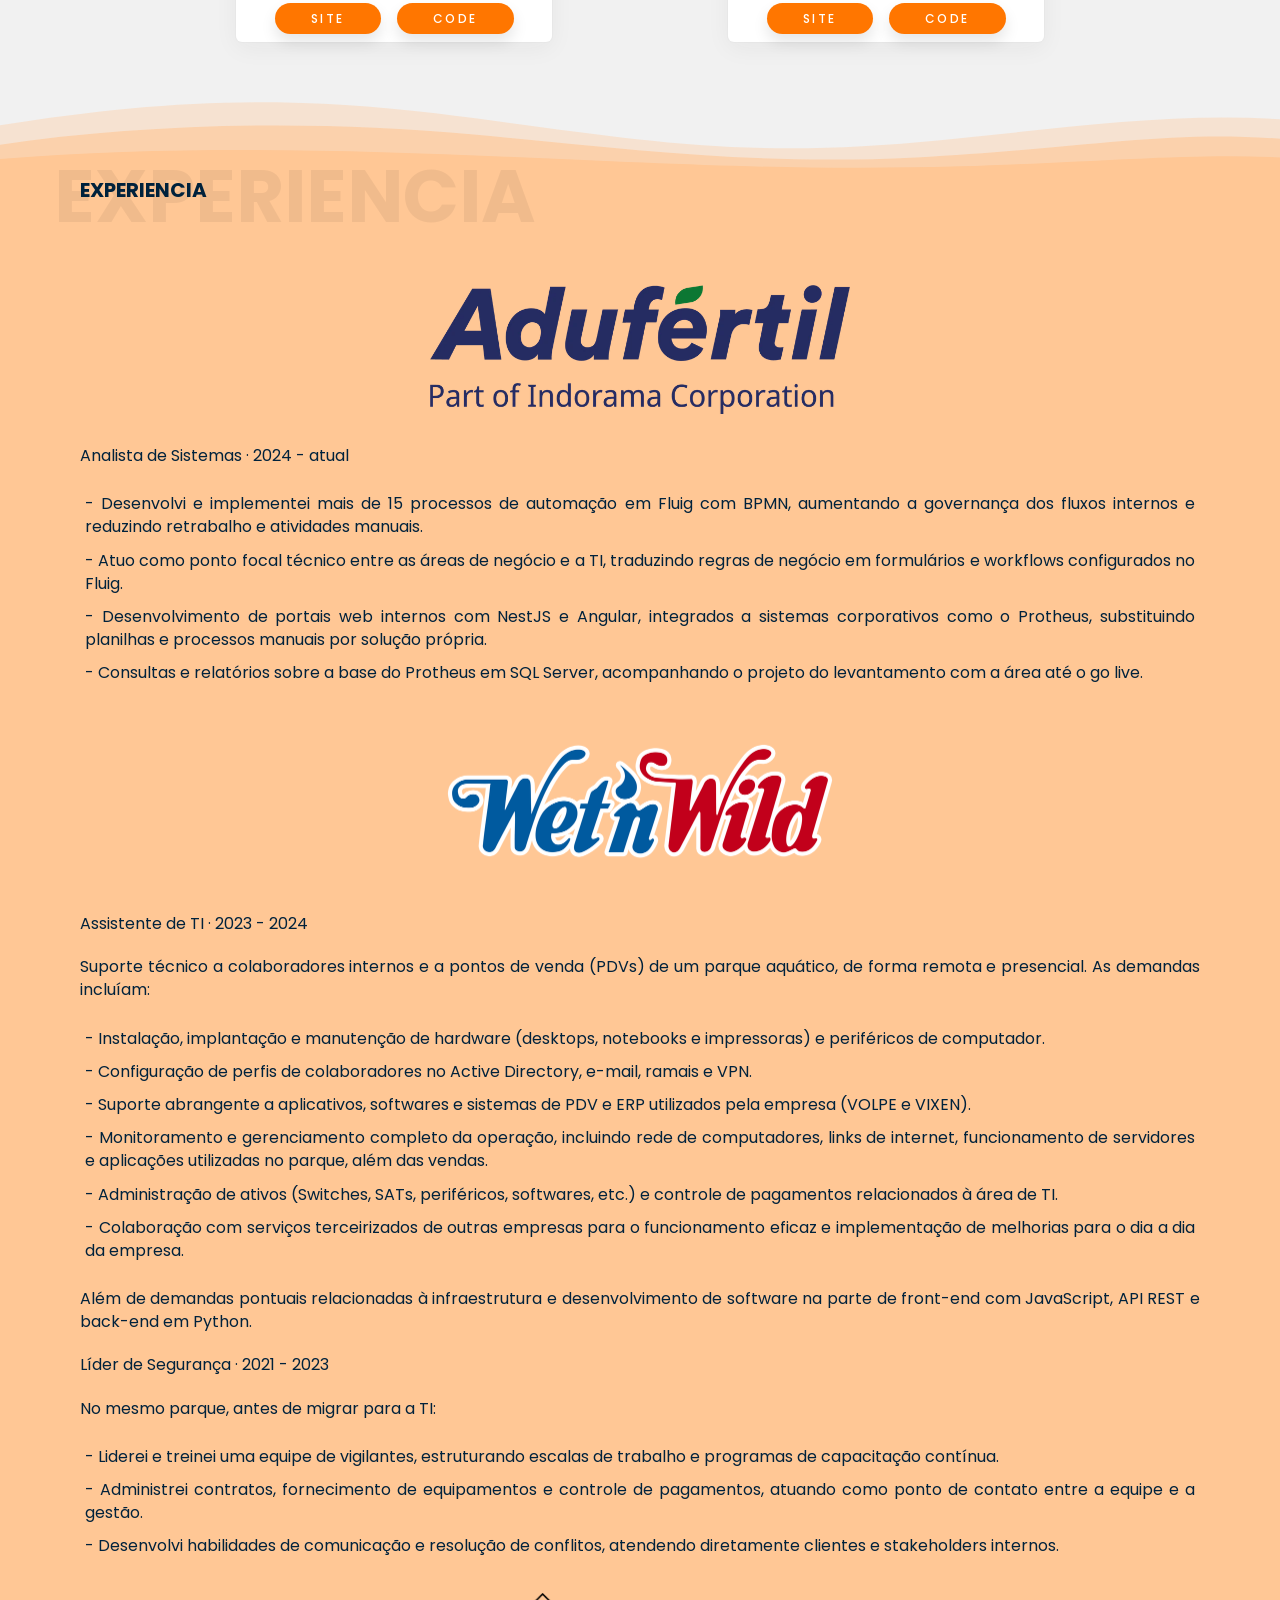
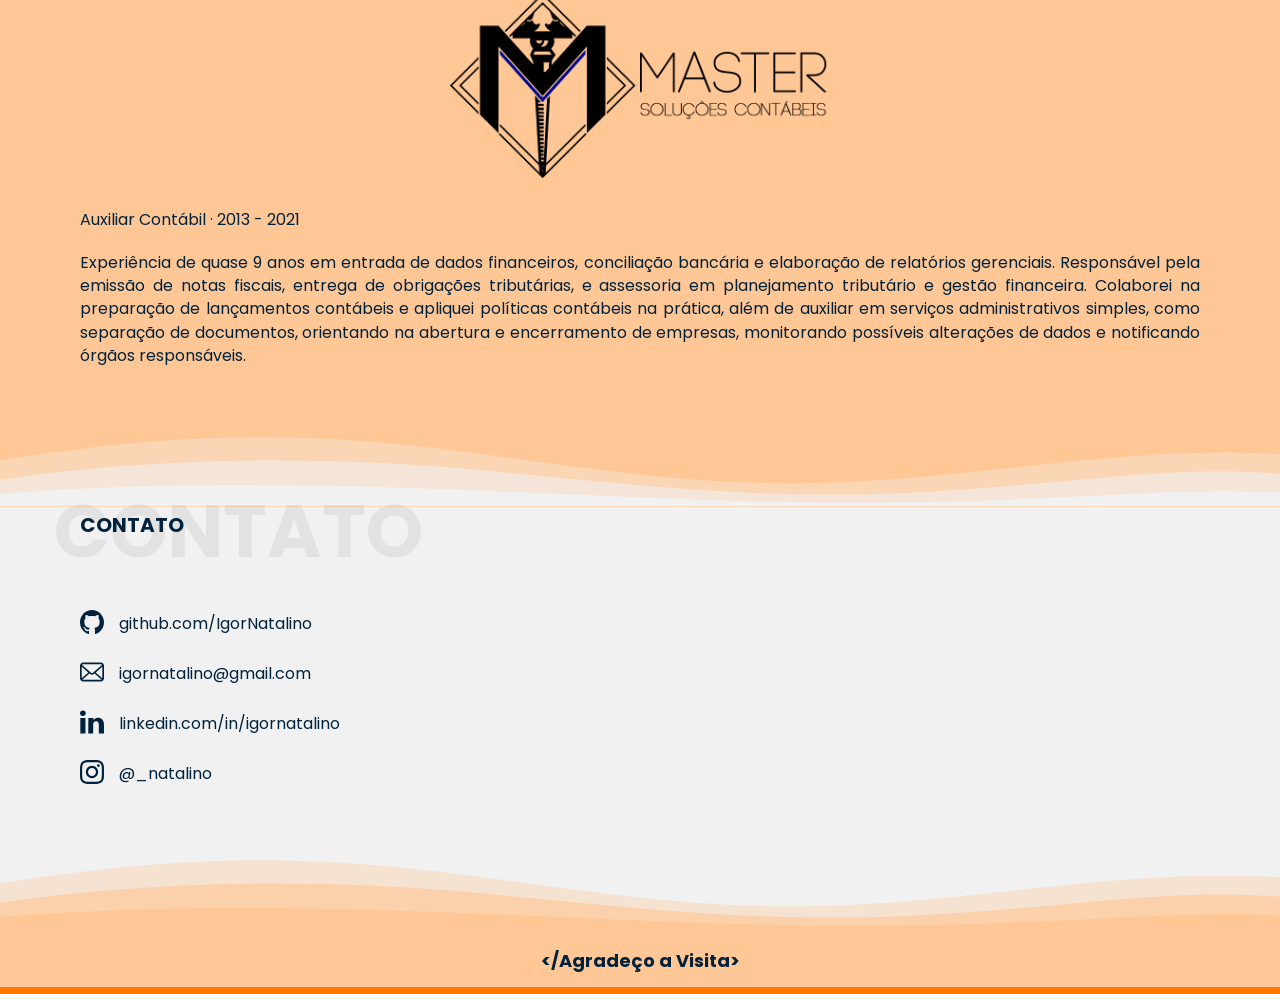
==== commit 307ad02e: "Alinhar o texto ao currículo e desenhar as ondas do Figma O texto ainda descrevia o perfil antigo e " ====
--- a/index.html
+++ b/index.html
@@ -18,7 +18,7 @@
     <meta property="og:type" content="website">
     <meta property="og:locale" content="pt_BR">
     <meta property="og:site_name" content="Igor Natalino">
-    <meta property="og:title" content="Igor Natalino — Analista de Sistemas e Desenvolvedor Full-Stack">
+    <meta property="og:title" content="Igor Natalino — Analista de Sistemas">
     <meta property="og:description"
         content="Automação de processos e sistemas corporativos: TOTVS Fluig, Protheus, SQL Server e portais web em Angular com NestJS.">
     <meta property="og:url" content="https://igornatalino.github.io/Portfolio/">
@@ -36,7 +36,7 @@
     <link rel="stylesheet" href="styles/reset.css">
     <link rel="stylesheet" href="styles/styles.css">
     <link rel="shortcut icon" href="assets/Foxys-Favicon.ico" type="image/x-icon">
-    <title>Igor Natalino — Analista de Sistemas e Desenvolvedor Full-Stack</title>
+    <title>Igor Natalino — Analista de Sistemas</title>
 </head>
 
 <body>
@@ -57,6 +57,14 @@
         </symbol>
         <symbol id="icone-instagram" viewBox="0 0 2500 2500">
             <path fill="currentColor" d="M833.4,1250c0-230.11,186.49-416.7,416.6-416.7s416.7,186.59,416.7,416.7-186.59,416.7-416.7,416.7S833.4,1480.11,833.4,1250m-225.26,0c0,354.5,287.36,641.86,641.86,641.86S1891.86,1604.5,1891.86,1250,1604.5,608.14,1250,608.14,608.14,895.5,608.14,1250M1767.27,582.69a150,150,0,1,0,150.06-149.94h-0.06a150.07,150.07,0,0,0-150,149.94M745,2267.47c-121.87-5.55-188.11-25.85-232.13-43-58.36-22.72-100-49.78-143.78-93.5s-70.88-85.32-93.5-143.68c-17.16-44-37.46-110.26-43-232.13-6.06-131.76-7.27-171.34-7.27-505.15s1.31-373.28,7.27-505.15c5.55-121.87,26-188,43-232.13,22.72-58.36,49.78-100,93.5-143.78s85.32-70.88,143.78-93.5c44-17.16,110.26-37.46,232.13-43,131.76-6.06,171.34-7.27,505-7.27s373.28,1.31,505.15,7.27c121.87,5.55,188,26,232.13,43,58.36,22.62,100,49.78,143.78,93.5s70.78,85.42,93.5,143.78c17.16,44,37.46,110.26,43,232.13,6.06,131.87,7.27,171.34,7.27,505.15s-1.21,373.28-7.27,505.15c-5.55,121.87-25.95,188.11-43,232.13-22.72,58.36-49.78,100-93.5,143.68s-85.42,70.78-143.78,93.5c-44,17.16-110.26,37.46-232.13,43-131.76,6.06-171.34,7.27-505.15,7.27s-373.28-1.21-505-7.27M734.65,7.57c-133.07,6.06-224,27.16-303.41,58.06C349,97.54,279.38,140.35,209.81,209.81S97.54,349,65.63,431.24c-30.9,79.46-52,170.34-58.06,303.41C1.41,867.93,0,910.54,0,1250s1.41,382.07,7.57,515.35c6.06,133.08,27.16,223.95,58.06,303.41,31.91,82.19,74.62,152,144.18,221.43S349,2402.37,431.24,2434.37c79.56,30.9,170.34,52,303.41,58.06C868,2498.49,910.54,2500,1250,2500s382.07-1.41,515.35-7.57c133.08-6.06,223.95-27.16,303.41-58.06,82.19-32,151.86-74.72,221.43-144.18s112.18-139.24,144.18-221.43c30.9-79.46,52.1-170.34,58.06-303.41,6.06-133.38,7.47-175.89,7.47-515.35s-1.41-382.07-7.47-515.35c-6.06-133.08-27.16-224-58.06-303.41-32-82.19-74.72-151.86-144.18-221.43S2150.95,97.54,2068.86,65.63c-79.56-30.9-170.44-52.1-303.41-58.06C1632.17,1.51,1589.56,0,1250.1,0S868,1.41,734.65,7.57" />
+        </symbol>
+        <symbol id="onda" viewBox="0 0 1440 120" preserveAspectRatio="none">
+            <path fill="currentColor" fill-opacity="0.35"
+                d="M0,58 C170,26 310,16 490,42 C670,68 790,98 970,86 C1130,75 1290,38 1440,50 L1440,120 L0,120 Z" />
+            <path fill="currentColor" fill-opacity="0.6"
+                d="M0,84 C160,56 350,50 530,70 C710,90 850,112 1030,101 C1210,90 1310,64 1440,76 L1440,120 L0,120 Z" />
+            <path fill="currentColor"
+                d="M0,103 C200,84 390,91 570,100 C770,110 900,119 1080,113 C1240,107 1340,95 1440,101 L1440,120 L0,120 Z" />
         </symbol>
         <symbol id="icone-topo" viewBox="0 0 24 24">
             <path fill="currentColor" d="M19.061,13.439,14.475,8.854a3.583,3.583,0,0,0-4.95,0L4.939,13.439a1.5,1.5,0,0,0,2.122,2.122l4.586-4.586a.5.5,0,0,1,.707,0l4.585,4.586a1.5,1.5,0,0,0,2.122-2.122Z" />
@@ -128,7 +136,7 @@
             <div class="apresentacao_main">
                 <div class="apresentacao_texto">
                     <h1 class="apresentacao_titulo">Olá! Sou Igor Natalino</h1>
-                    <h3 class="apresentacao_subtitulo">Analista de Sistemas &amp; <br> Desenvolvedor Full-Stack</h3>
+                    <h3 class="apresentacao_subtitulo">Analista de Sistemas &amp; <br> Automação de Processos</h3>
                 </div>
                 <div class="apresentacao_images">
                     <!-- Duas poses empilhadas: repouso (trabalhando) e hover
@@ -176,6 +184,7 @@
 
         <!-- SOBRE -->
 
+        <svg class="onda onda--do-topo" aria-hidden="true" focusable="false"><use href="#onda" /></svg>
         <section class="section_main" id="Sobre">
             <p class="underdesign">Sobre</p>
             <h2 class="subtitulo">Sobre</h2>
@@ -183,13 +192,14 @@
                 <img loading="lazy" class="sobre_perfil" src="assets/Sobre-Foto.png" alt="Foto de Perfil Redonda">
                 <article>
                     <p class="textos">
-                        Formado em Gestão Financeira, pós-graduado em Análise e Desenvolvimento
-                        de Sistemas e Engenharia de Software.
+                        Formado em Gestão Financeira pela UNIP (2018–2020) e pós-graduado pela
+                        Anhanguera (2023–2024) em Análise e Desenvolvimento de Sistemas e em
+                        Engenharia de Software, com ênfase em qualidade e teste. Inglês fluente
+                        (EF SET) e espanhol básico.
                     </p>
                     <p class="textos">
                         Me apaixonei por programação a partir da utilização avançada do Excel,
-                        com a aplicação de fórmulas e funções complexas, além de possuir um
-                        interesse em design.
+                        com a aplicação de fórmulas e funções complexas.
                     </p>
                     <p class="textos">
                         Hoje atuo como Analista de Sistemas na
@@ -205,23 +215,16 @@
                         Sempre muito curioso e interessado por tecnologia, atualmente venho me
                         desenvolvendo na área de IA, aplicando agentes ao dia a dia de TI.
                     </p>
-                    <p class="textos">
-                        Estou determinado em fazer disso tudo uma jornada de sucesso e muito
-                        aprendizado, agregando cada vez mais os meus conhecimentos.
-                    </p>
                 </article>
                 <!-- TODO V2 - MAIS SOBRE MIM (INSPIRAÇÃO - https://www.lauren-waller.com/about) -->
             </div>
-            <!-- PENDENTE: este PDF e de 2024 e descreve o perfil antigo, de suporte
-                 tecnico. O texto acima ja fala de Analista de Sistemas, entao os dois
-                 se contradizem para quem abrir. Trocar o link quando o curriculo novo
-                 existir, ou remover o botao ate lá. -->
             <a class="btns" target="_blank"
-                href="https://drive.google.com/file/d/1PXxBi-udjADqjCfjJDRVJSrZcQ1iQwsj/view">Curriculo &gt;&gt;</a>
+                href="https://drive.google.com/file/d/1IkI-sTQhSc1B79qez43DRkiTAMQRsV9j/view">Curriculo &gt;&gt;</a>
         </section>
 
         <!-- SKILLS -->
 
+        <svg class="onda onda--para-destaque" aria-hidden="true" focusable="false"><use href="#onda" /></svg>
         <section class="section_main_laranja" id="Skills">
             <p class="underdesign">Skills</p>
             <h2 class="subtitulo">Skills</h2>
@@ -308,6 +311,7 @@
         </section>
 
         <!-- PROJETOS -->
+        <svg class="onda onda--para-base" aria-hidden="true" focusable="false"><use href="#onda" /></svg>
         <section class="section_main" id="Projetos">
             <p class="underdesign">Projetos</p>
             <h2 class="subtitulo">Projetos</h2>
@@ -316,6 +320,7 @@
         </section>
 
         <!-- EXPERIENCIA -->
+        <svg class="onda onda--para-destaque" aria-hidden="true" focusable="false"><use href="#onda" /></svg>
         <section class="section_main_laranja" id="Experiencias">
             <p class="underdesign">Experiencia</p>
             <h2 class="subtitulo">Experiencia</h2>
@@ -326,27 +331,37 @@
                 <img loading="lazy" class="exp_adf logos_dark" src="assets/ADF_dark.webp"
                     alt="Logo Adufértil, part of Indorama Corporation">
             </picture>
-            <p class="textos">Analista de Sistemas &middot; Novembro de 2024 - atual</p>
-            <p class="textos">
-                Desenvolvimento de sistemas e automação de processos para as áreas da
-                empresa: widgets, formulários e workflows no TOTVS Fluig, integrações e
-                consultas sobre a base do Protheus, relatórios em SQL Server e portais web
-                internos em Angular com NestJS. O trabalho vai do levantamento com a área
-                até o go live, incluindo a infraestrutura em Docker que sustenta as
-                aplicações.
-            </p>
+            <p class="textos">Analista de Sistemas &middot; 2024 - atual</p>
+            <ul class="textos">
+                <li class="lista_sobre">
+                    - Desenvolvi e implementei <strong>mais de 15 processos de automação em Fluig com
+                    BPMN</strong>, aumentando a governança dos fluxos internos e reduzindo retrabalho e
+                    atividades manuais.
+                </li>
+                <li class="lista_sobre">
+                    - Atuo como ponto focal técnico entre as áreas de negócio e a TI, traduzindo regras de
+                    negócio em formulários e workflows configurados no Fluig.
+                </li>
+                <li class="lista_sobre">
+                    - Desenvolvimento de portais web internos com NestJS e Angular, integrados a sistemas
+                    corporativos como o Protheus, substituindo planilhas e processos manuais por solução
+                    própria.
+                </li>
+                <li class="lista_sobre">
+                    - Consultas e relatórios sobre a base do Protheus em SQL Server, acompanhando o projeto
+                    do levantamento com a área até o go live.
+                </li>
+            </ul>
 
             <picture class="exp_logos">
                 <img loading="lazy" class="exp_wet logos_light" src="assets/WET.png" alt="Logo WetnWild">
                 <img loading="lazy" class="exp_wet logos_dark" src="assets/WET_dark.png"
                     alt="Logo WetnWild Branco">
             </picture>
-            <p class="textos">Assistente de TI &middot; 2021 - Setembro de 2024</p>
+            <p class="textos">Assistente de TI &middot; 2023 - 2024</p>
             <p class="textos">
-                Experiência em fornecer suporte técnico abrangente para colaboradores internos e pontos
-                de vendas (PDVs) em operação em um parque aquático, tanto de forma remota quanto presencial.
-
-                Especializo-me em resolver uma variedade de demandas, incluindo:</p>
+                Suporte técnico a colaboradores internos e a pontos de venda (PDVs) de um parque aquático,
+                de forma remota e presencial. As demandas incluíam:</p>
 
             <ul class="textos">
                 <li class="lista_sobre">
@@ -383,10 +398,26 @@
                 </li>
             </ul>
 
-            <p class="textos">Além de demandas pontuais relacionadas à infraestrutura e desenvolvimento de software
-                na
-                parte de
-                Front-end com JavaScript..</p>
+            <p class="textos">Além de demandas pontuais relacionadas à infraestrutura e desenvolvimento de
+                software na parte de front-end com JavaScript, API REST e back-end em Python.</p>
+
+            <p class="textos">Líder de Segurança &middot; 2021 - 2023</p>
+            <p class="textos">No mesmo parque, antes de migrar para a TI:</p>
+
+            <ul class="textos">
+                <li class="lista_sobre">
+                    - Liderei e treinei uma equipe de vigilantes, estruturando escalas de trabalho e
+                    programas de capacitação contínua.
+                </li>
+                <li class="lista_sobre">
+                    - Administrei contratos, fornecimento de equipamentos e controle de pagamentos,
+                    atuando como ponto de contato entre a equipe e a gestão.
+                </li>
+                <li class="lista_sobre">
+                    - Desenvolvi habilidades de comunicação e resolução de conflitos, atendendo
+                    diretamente clientes e stakeholders internos.
+                </li>
+            </ul>
 
             <picture class="exp_logos">
                 <img loading="lazy" class="exp_master logos_light" src="assets/Logo M.png"
@@ -410,6 +441,7 @@
 
         <!-- CONTATO -->
 
+        <svg class="onda onda--para-base" aria-hidden="true" focusable="false"><use href="#onda" /></svg>
         <section class="section_main" id="Contato">
             <p class="underdesign">Contato</p>
             <h2 class="subtitulo">Contato</h2>
@@ -435,7 +467,8 @@
             </ul>
 
         </section>
-        <footer class="rodape">
+        <svg class="onda onda--para-destaque" aria-hidden="true" focusable="false"><use href="#onda" /></svg>
+    <footer class="rodape">
             <p>&lt;/Agradeço a Visita&gt;</p>
         </footer>
     </main>
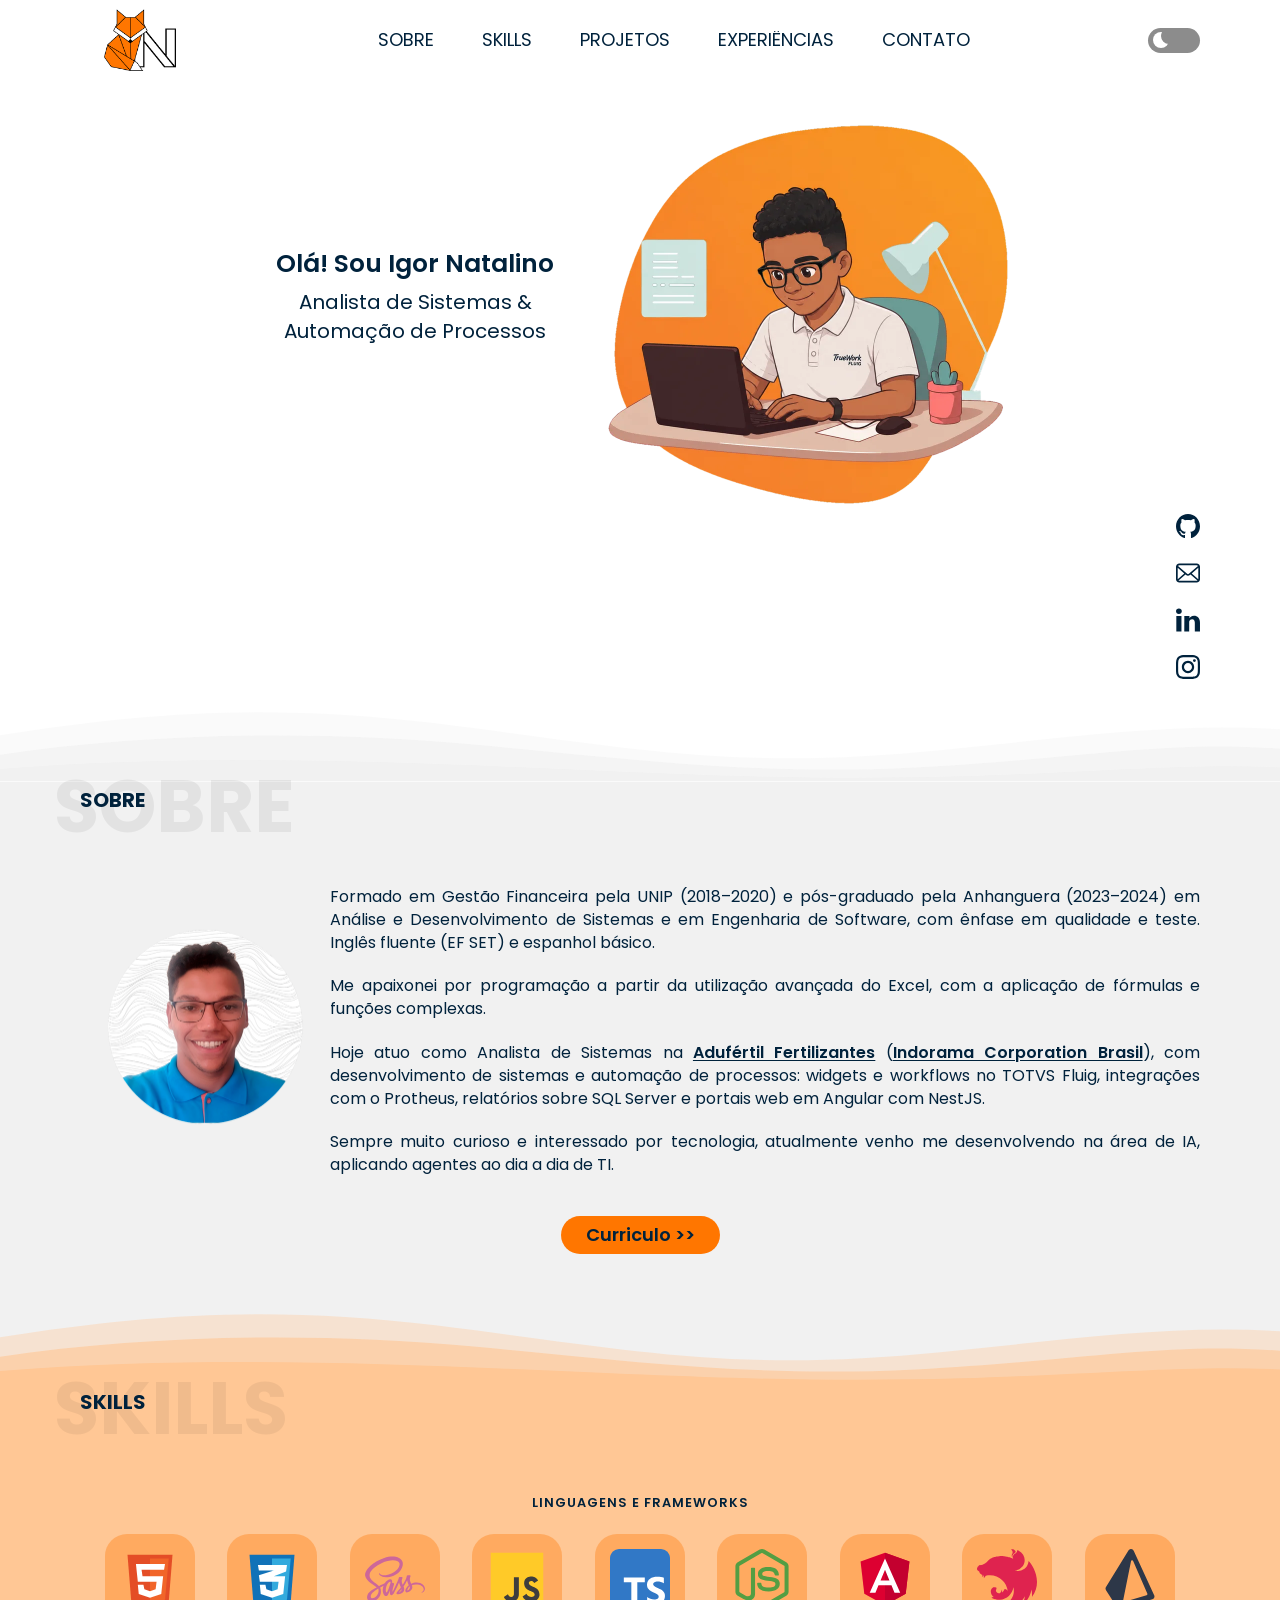
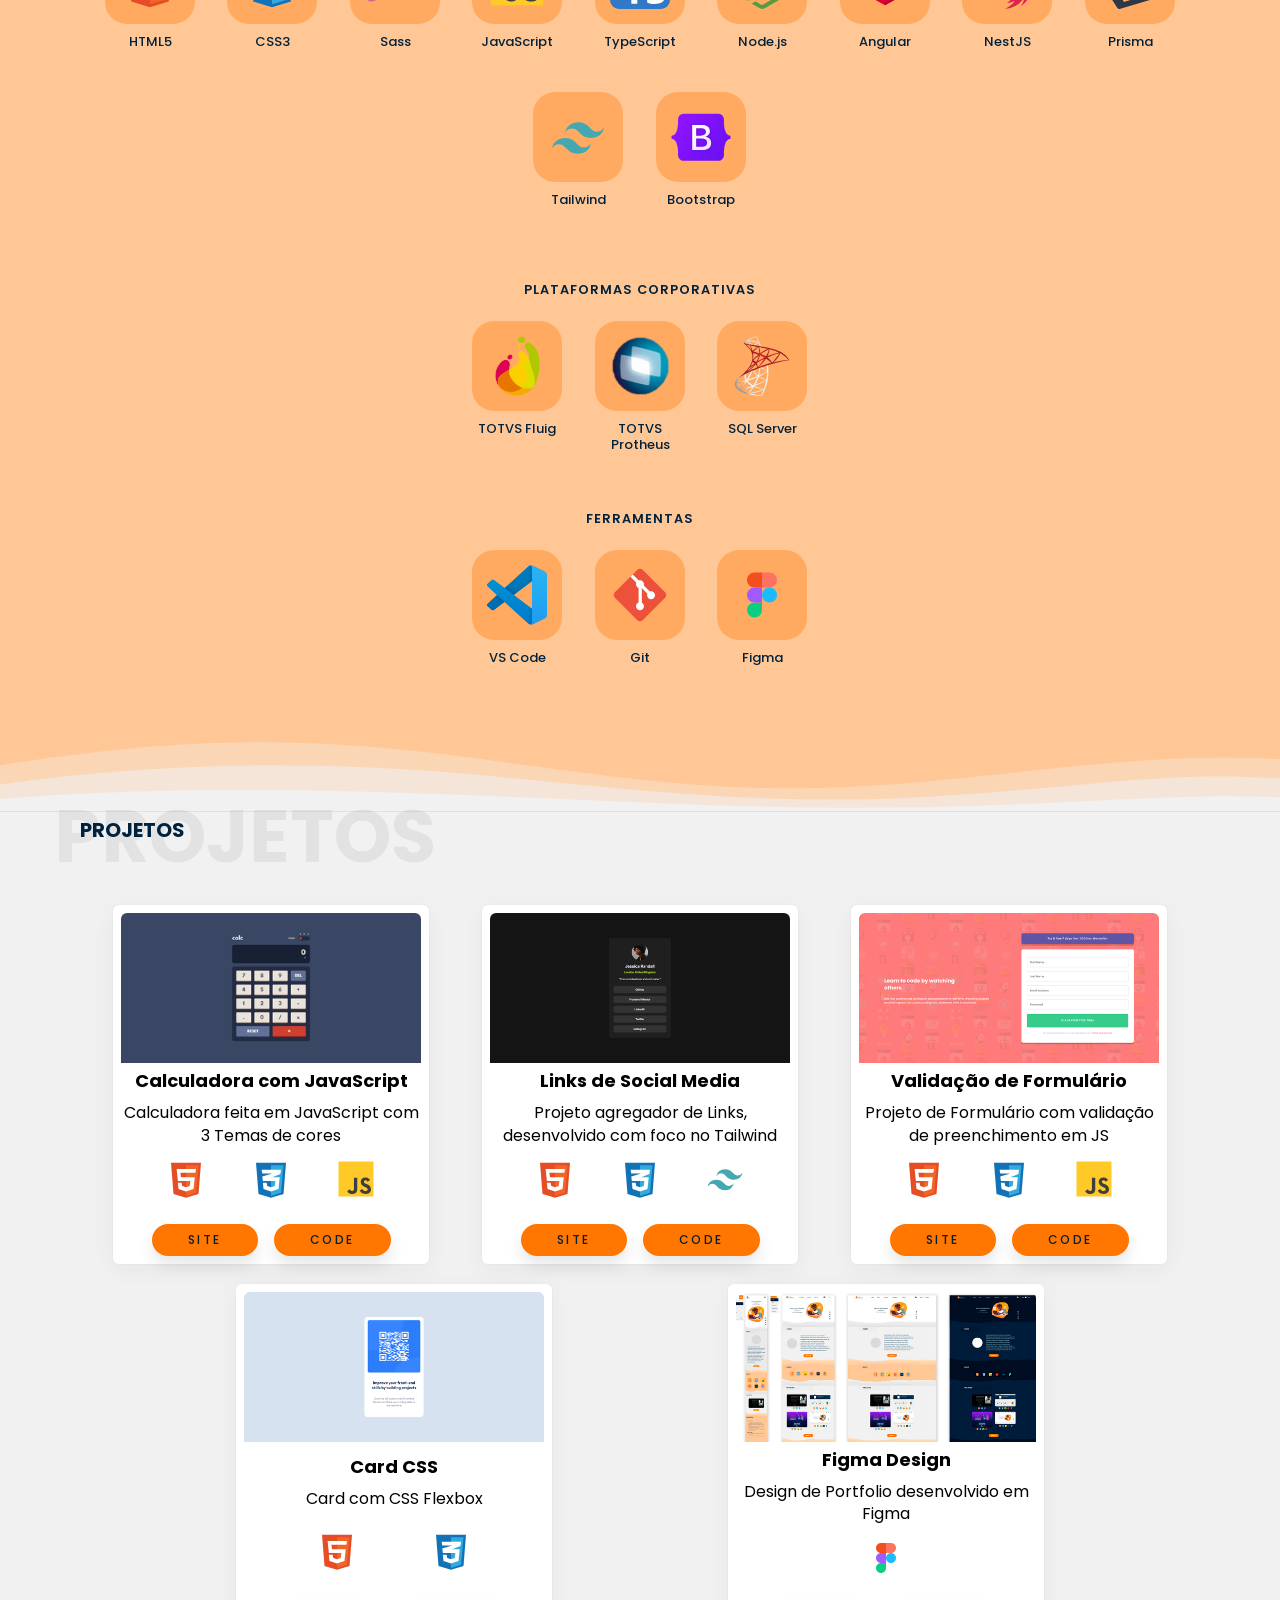
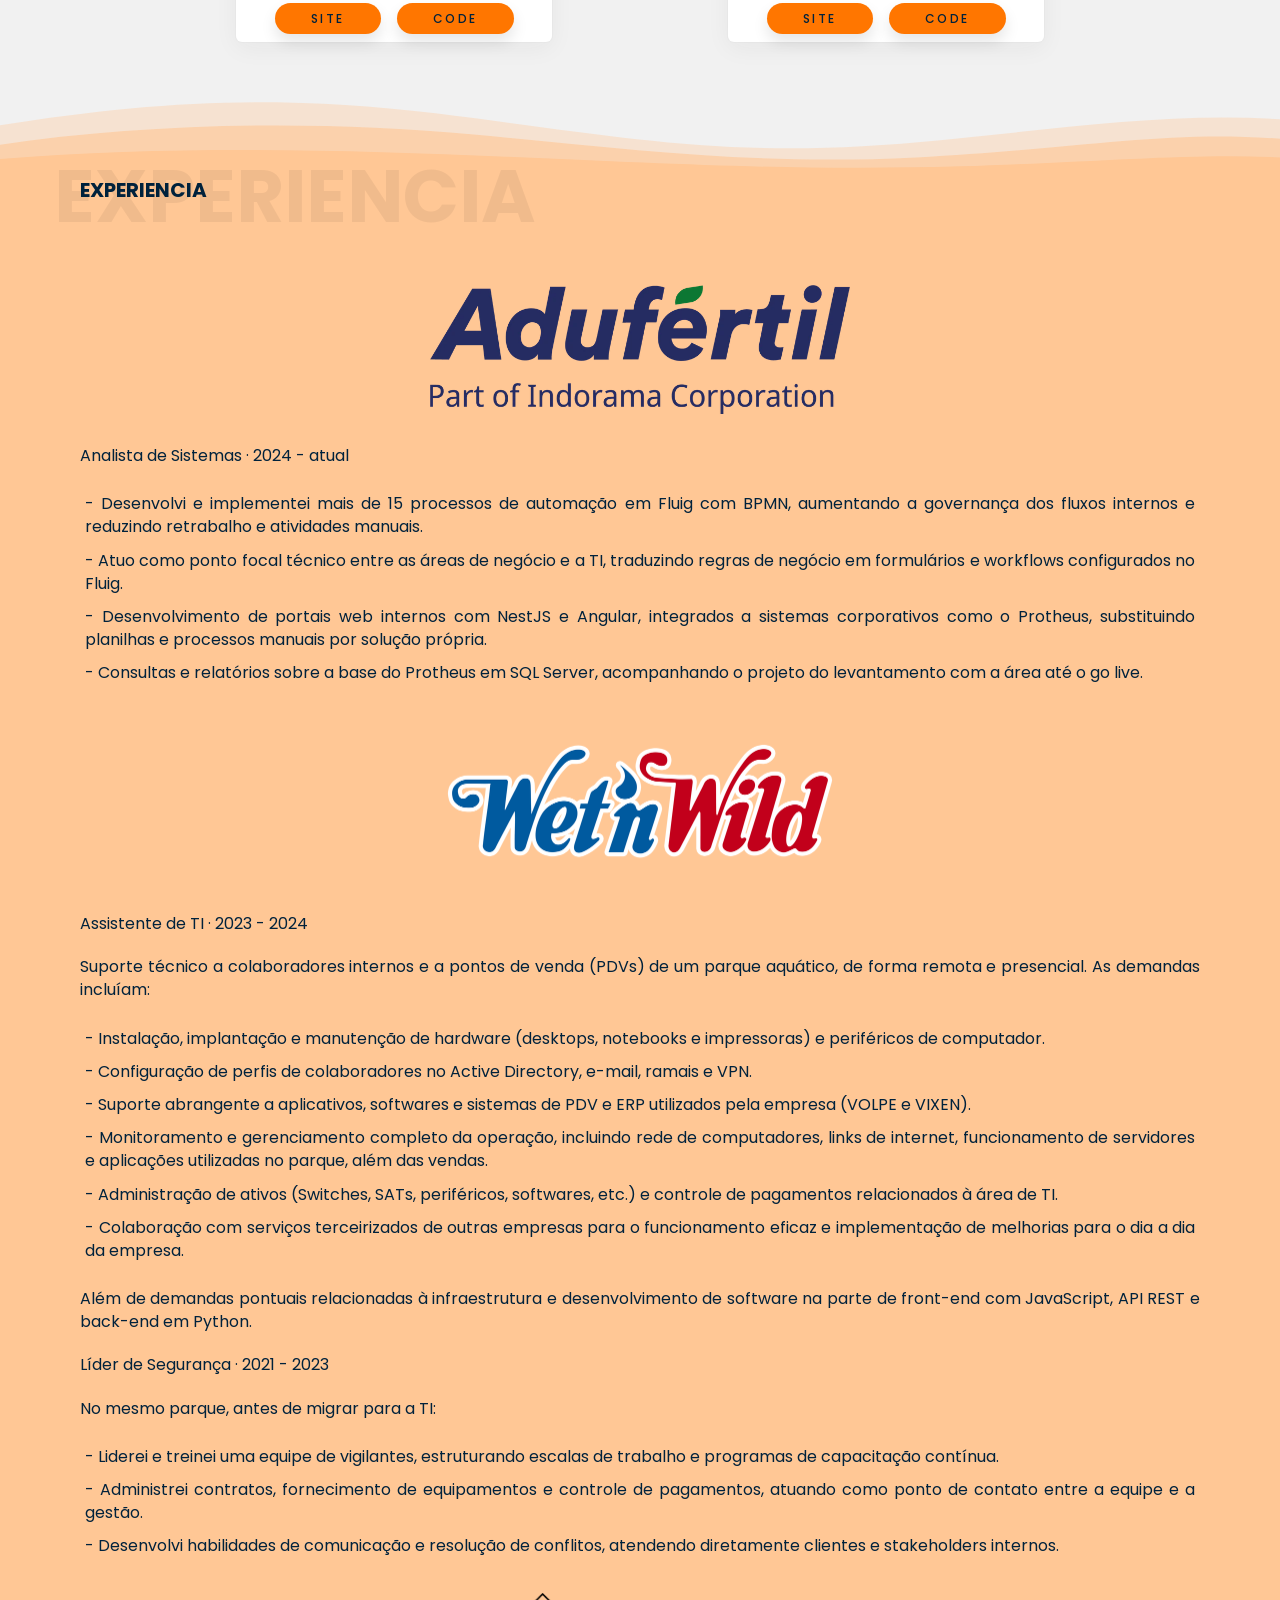
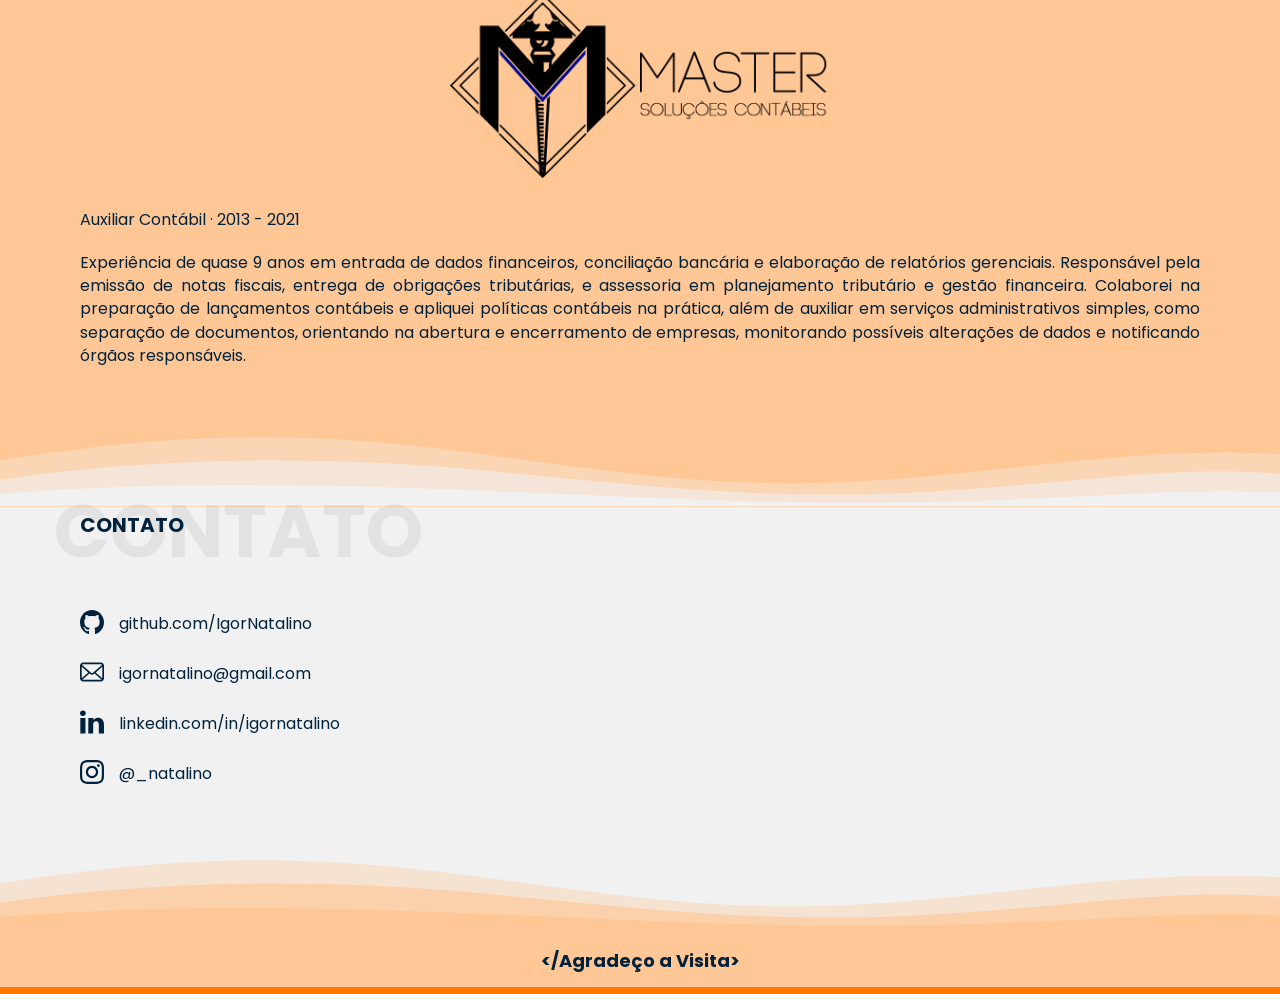
==== commit 865e1b83: "Tornar o site navegavel de teclado e de leitor de tela O conteudo ja estava certo; o que faltava so " ====
--- a/index.html
+++ b/index.html
@@ -40,6 +40,10 @@
 </head>
 
 <body>
+    <!-- Primeiro elemento focavel: fora da tela ate o primeiro Tab. Sem ele,
+         quem navega de teclado percorre o menu inteiro a cada visita. -->
+    <a class="pular-conteudo" href="#conteudo">Pular para o conteúdo</a>
+
     <!-- Sprite de icones: um symbol por icone, referenciado por use/href.
          Cada symbol guarda o proprio viewBox, entao os icones nao precisam
          compartilhar sistema de coordenadas — quem define o tamanho e o CSS.
@@ -74,27 +78,34 @@
     <header class="cabecalho">
         <img class="cabecalho_logo" src="assets/Foxys-ICO.png" alt="Logo de Raposa Igor Natalino">
 
-        <svg class="cabecalho_menu" role="img" xmlns="http://www.w3.org/2000/svg" viewBox="0 0 10 10"
-            stroke-width=".6" fill="rgba(0,0,0,0)" stroke-linecap="round">
-            <title>Abrir menu</title>
-            <path d="M2,3L5,3L8,3M2,5L8,5M2,7L5,7L8,7">
-                <animate dur="0.2s" attributeName="d"
-                    values="M2,3L5,3L8,3M2,5L8,5M2,7L5,7L8,7;M3,3L5,5L7,3M5,5L5,5M3,7L5,5L7,7" fill="freeze"
-                    begin="start.begin" />
-                <animate dur="0.2s" attributeName="d"
-                    values="M3,3L5,5L7,3M5,5L5,5M3,7L5,5L7,7;M2,3L5,3L8,3M2,5L8,5M2,7L5,7L8,7" fill="freeze"
-                    begin="reverse.begin" />
-            </path>
-            <rect width="10" height="10" stroke="none">
-                <animate dur="1s" id="reverse" attributeName="width" begin="click" />
-            </rect>
-            <rect width="10" height="10" stroke="none">
-                <animate dur="0.001s" id="start" attributeName="width" values="10;0" fill="freeze" begin="click" />
-                <animate dur="0.001s" attributeName="width" values="0;10" fill="freeze" begin="reverse.begin" />
-            </rect>
-        </svg>
-
-        <ul class="cabecalho_menu_lista hidden">
+        <!-- Gatilho do menu. Era o proprio <svg>, com um listener de click e
+             role="img": de teclado nao recebia foco e nao respondia a Enter,
+             o que deixava o menu do celular inalcancavel. Agora e um <button>,
+             que ja vem focavel, acionavel por Enter e por Espaco, e anunciado
+             como botao pelo leitor de tela.
+
+             aria-expanded diz se a lista esta aberta; aria-controls aponta
+             qual lista. Os dois sao atualizados pelo main.js.
+
+             As duas animacoes eram disparadas por begin="click" em <rect>
+             invisiveis empilhados — truque que so funciona com clique de
+             mouse. Viraram begin="indefinite", acionadas por beginElement()
+             a partir do JS, que atende teclado e mouse pelo mesmo caminho. -->
+        <button class="cabecalho_menu_btn" type="button" aria-expanded="false" aria-controls="menu-mobile">
+            <span class="sr-only menu_rotulo">Abrir menu</span>
+            <svg class="cabecalho_menu" aria-hidden="true" focusable="false"
+                xmlns="http://www.w3.org/2000/svg" viewBox="0 0 10 10"
+                stroke-width=".6" fill="rgba(0,0,0,0)" stroke-linecap="round">
+                <path d="M2,3L5,3L8,3M2,5L8,5M2,7L5,7L8,7">
+                    <animate id="menu-abre" dur="0.2s" attributeName="d" fill="freeze" begin="indefinite"
+                        values="M2,3L5,3L8,3M2,5L8,5M2,7L5,7L8,7;M3,3L5,5L7,3M5,5L5,5M3,7L5,5L7,7" />
+                    <animate id="menu-fecha" dur="0.2s" attributeName="d" fill="freeze" begin="indefinite"
+                        values="M3,3L5,5L7,3M5,5L5,5M3,7L5,5L7,7;M2,3L5,3L8,3M2,5L8,5M2,7L5,7L8,7" />
+                </path>
+            </svg>
+        </button>
+
+        <ul class="cabecalho_menu_lista hidden" id="menu-mobile">
             <li class="menu_lista_titulo">Categorias</li>
             <li class="menu_lista_itens"><a class="menu_lista_link" href="#Sobre">Sobre</a></li>
             <li class="menu_lista_itens"><a class="menu_lista_link" href="#Skills">Skills</a></li>
@@ -103,8 +114,12 @@
             <li class="menu_lista_itens"><a class="menu_lista_link" href="#Contato">Contato</a></li>
             <li class="menu_lista_rodape">
 
+                <!-- O <label> envolve o input mas nao tem texto nenhum, so o
+                     <span> do desenho: o leitor de tela anunciava "caixa de
+                     selecao" sem dizer de que. role="switch" descreve o que
+                     isto e — um liga/desliga — e o aria-label diz do que. -->
                 <label class="switch">
-                    <input type="checkbox">
+                    <input type="checkbox" role="switch" aria-label="Tema escuro">
                     <span class="slider"></span>
                 </label>
 
@@ -120,13 +135,13 @@
         </ul>
 
         <label class="switch_desk">
-            <input type="checkbox">
+            <input type="checkbox" role="switch" aria-label="Tema escuro">
             <span class="slider_desk"></span>
         </label>
 
     </header>
 
-    <main class="main_container">
+    <main class="main_container" id="conteudo" tabindex="-1">
 
         <button class="voltatopo_btn" type="button" aria-label="Voltar ao topo">
             <svg class="icone_topo" aria-hidden="true"><use href="#icone-topo" /></svg>
@@ -186,10 +201,10 @@
 
         <svg class="onda onda--do-topo" aria-hidden="true" focusable="false"><use href="#onda" /></svg>
         <section class="section_main" id="Sobre">
-            <p class="underdesign">Sobre</p>
+            <p class="underdesign" aria-hidden="true">Sobre</p>
             <h2 class="subtitulo">Sobre</h2>
             <div class="section_sobre">
-                <img loading="lazy" class="sobre_perfil" src="assets/Sobre-Foto.png" alt="Foto de Perfil Redonda">
+                <img loading="lazy" class="sobre_perfil" src="assets/Sobre-Foto.png" alt="Igor Natalino">
                 <article>
                     <p class="textos">
                         Formado em Gestão Financeira pela UNIP (2018–2020) e pós-graduado pela
@@ -226,7 +241,7 @@
 
         <svg class="onda onda--para-destaque" aria-hidden="true" focusable="false"><use href="#onda" /></svg>
         <section class="section_main_laranja" id="Skills">
-            <p class="underdesign">Skills</p>
+            <p class="underdesign" aria-hidden="true">Skills</p>
             <h2 class="subtitulo">Skills</h2>
 
             <h3 class="skills_grupo">Linguagens e frameworks</h3>
@@ -313,16 +328,28 @@
         <!-- PROJETOS -->
         <svg class="onda onda--para-base" aria-hidden="true" focusable="false"><use href="#onda" /></svg>
         <section class="section_main" id="Projetos">
-            <p class="underdesign">Projetos</p>
+            <p class="underdesign" aria-hidden="true">Projetos</p>
             <h2 class="subtitulo">Projetos</h2>
             <div class="projetos_display"></div>
+
+            <!-- Os cards sao montados por JS. Sem script a secao ficava vazia
+                 e muda; o GerarProjetos.js cuida do caso em que o script roda
+                 e falha, e este <noscript> do caso em que ele nao roda. -->
+            <noscript>
+                <p class="textos">
+                    Os projetos desta seção são carregados por JavaScript, que está
+                    desativado no seu navegador. A lista completa está em
+                    <a class="link_texto" target="_blank" rel="noopener"
+                        href="https://github.com/IgorNatalino?tab=repositories">github.com/IgorNatalino</a>.
+                </p>
+            </noscript>
 
         </section>
 
         <!-- EXPERIENCIA -->
         <svg class="onda onda--para-destaque" aria-hidden="true" focusable="false"><use href="#onda" /></svg>
         <section class="section_main_laranja" id="Experiencias">
-            <p class="underdesign">Experiencia</p>
+            <p class="underdesign" aria-hidden="true">Experiencia</p>
             <h2 class="subtitulo">Experiencia</h2>
 
             <picture class="exp_logos">
@@ -356,7 +383,7 @@
             <picture class="exp_logos">
                 <img loading="lazy" class="exp_wet logos_light" src="assets/WET.png" alt="Logo WetnWild">
                 <img loading="lazy" class="exp_wet logos_dark" src="assets/WET_dark.png"
-                    alt="Logo WetnWild Branco">
+                    alt="Logo WetnWild">
             </picture>
             <p class="textos">Assistente de TI &middot; 2023 - 2024</p>
             <p class="textos">
@@ -423,7 +450,7 @@
                 <img loading="lazy" class="exp_master logos_light" src="assets/Logo M.png"
                     alt="Logo Master Contabilidade">
                 <img loading="lazy" class="exp_master logos_dark" src="assets/Logo M_dark.png"
-                    alt="Logo Master Contabilidade Branco">
+                    alt="Logo Master Contabilidade">
             </picture>
 
             <p class="textos">Auxiliar Contábil &middot; 2013 - 2021</p>
@@ -443,7 +470,7 @@
 
         <svg class="onda onda--para-base" aria-hidden="true" focusable="false"><use href="#onda" /></svg>
         <section class="section_main" id="Contato">
-            <p class="underdesign">Contato</p>
+            <p class="underdesign" aria-hidden="true">Contato</p>
             <h2 class="subtitulo">Contato</h2>
 
             <ul class="icones_contatos">
--- a/styles/styles.css
+++ b/styles/styles.css
@@ -5,6 +5,7 @@
 @import url(projetos.css);
 @import url(skills.css);
 @import url(rodape.css);
+@import url(acessibilidade.css);
 
 :root {
 	--fonte-principal: 'Poppins', sans-serif;
@@ -17,8 +18,16 @@
 	--laranja: #ff7600;
 	--laranja-secundario: #ffc795;
 	--laranja-botoes: #ffaa60;
+	/* O laranja da marca reprova AA como cor de texto sobre fundo claro:
+	   #ff7600 sobre o cinza #f1f1f1 da 2,37:1, e o WCAG pede 4,5:1. Este
+	   tom queimado da 4,67:1 no mesmo fundo e existe so para texto. */
+	--laranja-queimado: #b34d00;
 	--cinza: #f1f1f1;
 	--cinza-escuro: #d9d9d9;
+	/* Trilho do switch no tema claro. O #d9d9d9 de antes dava 1,41:1 sobre o
+	   branco do cabecalho — componente de interface pede 3:1 (WCAG 1.4.11).
+	   Este da 3,36:1. */
+	--cinza-medio: #8c8c8c;
 
 	--font-titulo-desk: 25px;
 	--font-sub-desk: 20px;
@@ -35,12 +44,16 @@
 	--cor-destaque-2: var(--laranja);
 	--hover: var(--azul-marinho);
 	--botoes: var(--laranja);
-	--botoes-texto: var(--branco);
+	/* Branco sobre o laranja da 2,68:1 — reprova AA. O azul-marinho no mesmo
+	   laranja da 6,06:1 e nao mexe na paleta. */
+	--botoes-texto: var(--azul-marinho);
+	--laranja-texto: var(--laranja-queimado);
 	--skills-background: var(--laranja-botoes);
 	--botao-top-1: var(--azul);
 	--botao-top-2: var(--azul-dark);
-	--switch-input: var(--cinza-escuro);
+	--switch-input: var(--cinza-medio);
 	--texto-opaco: rgb(0 0 0 / 6%);
+	--foco: var(--azul-marinho);
 }
 
 [data-theme='dark'] {
@@ -54,12 +67,16 @@
 	--cor-destaque-2: var(--laranja);
 	--hover: var(--azul-dark);
 	--botoes: var(--laranja);
-	--botoes-texto: var(--branco);
+	--botoes-texto: var(--azul-marinho);
+	/* No escuro o laranja da marca ja passa (7,57:1 sobre o #00070c do menu);
+	   o tom queimado e que reprovaria, com 3,84:1. */
+	--laranja-texto: var(--laranja);
 	--skills-background: var(--azul-escuro);
 	--botao-top-1: var(--azul);
 	--botao-top-2: var(--azul-dark);
 	--switch-input: var(--cinza-escuro);
 	--texto-opaco: rgba(0, 0, 0, 0.349);
+	--foco: var(--branco);
 }
 
 html {
@@ -80,5 +97,18 @@
 	transition: 0.5s;
 }
 
+/* Quem pede menos movimento no sistema tambem esta pedindo aqui: a rolagem
+   suave da pagina, a transicao de 0,5s entre temas e o scroll do botao de
+   voltar ao topo (esse esta no main.js, que le a mesma media query). */
+@media (prefers-reduced-motion: reduce) {
+	html {
+		scroll-behavior: auto;
+	}
 
-
+	body,
+	header,
+	section,
+	footer {
+		transition: none;
+	}
+}
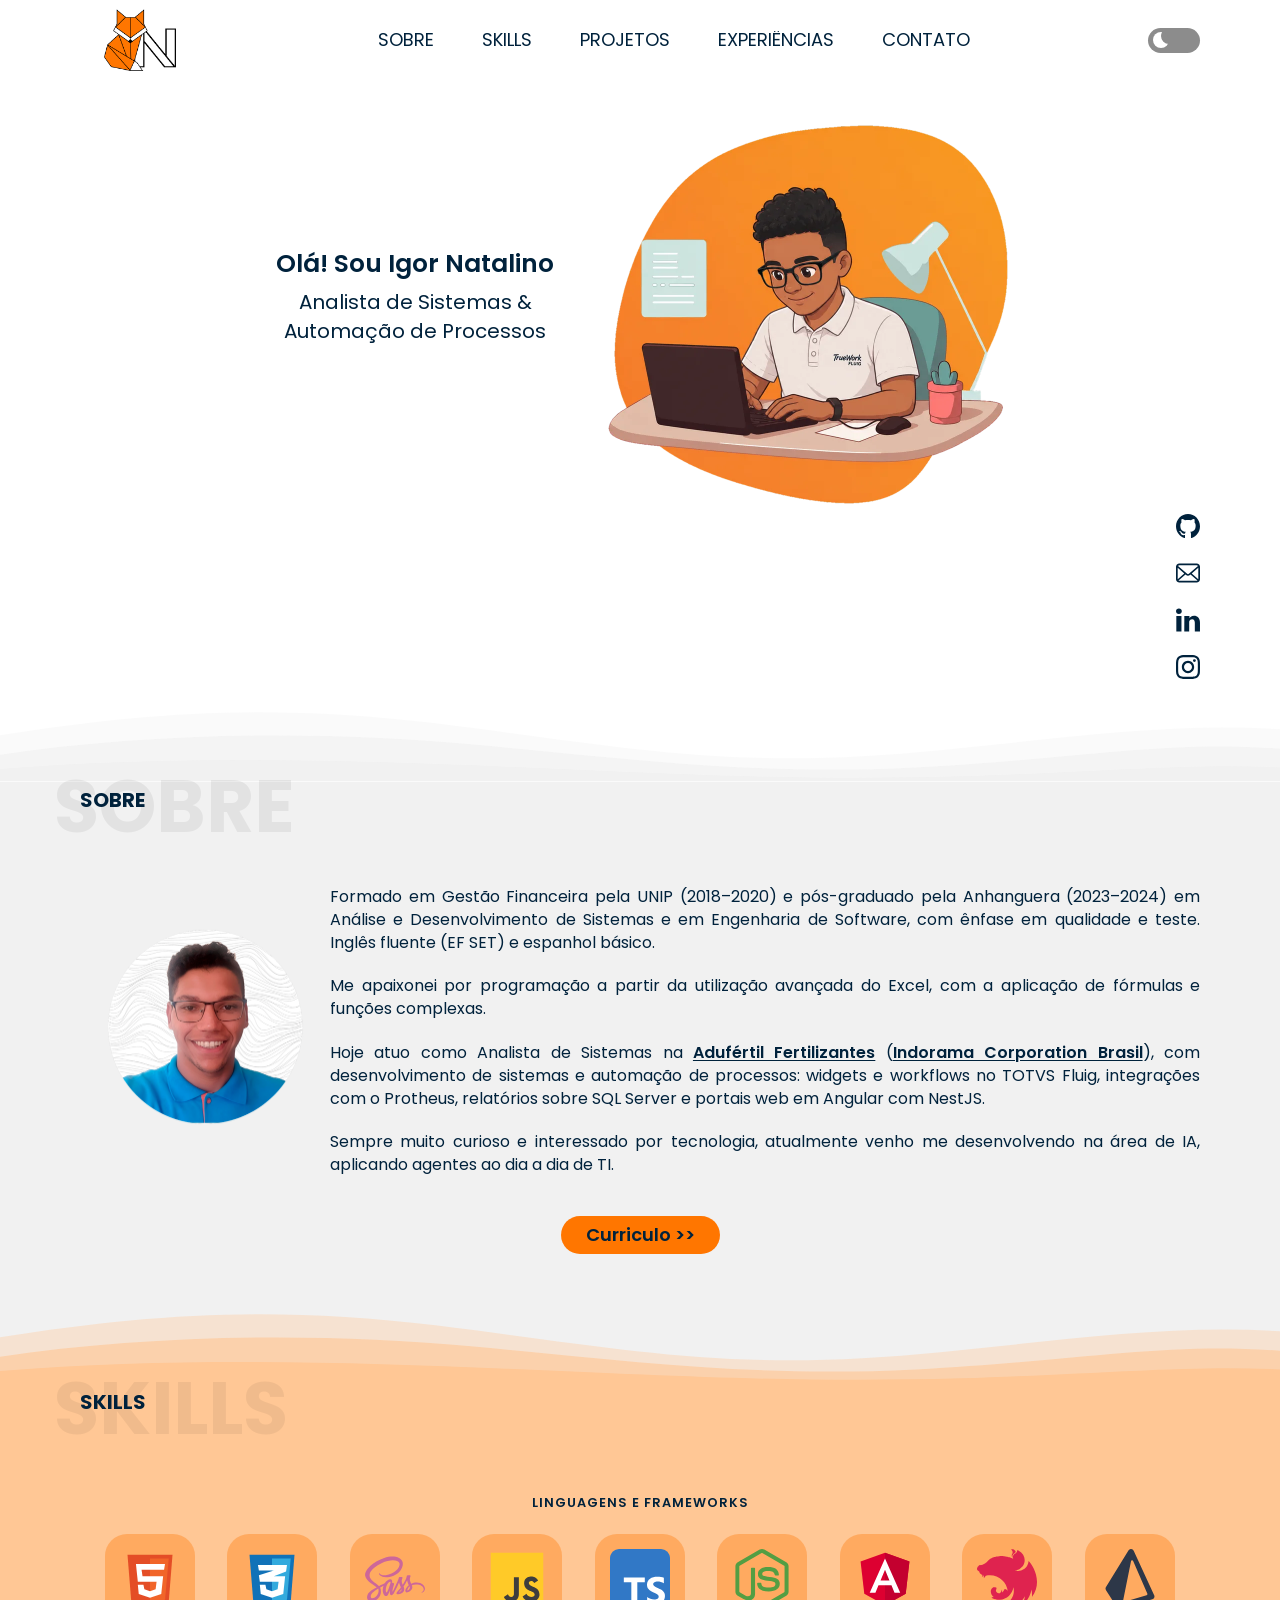
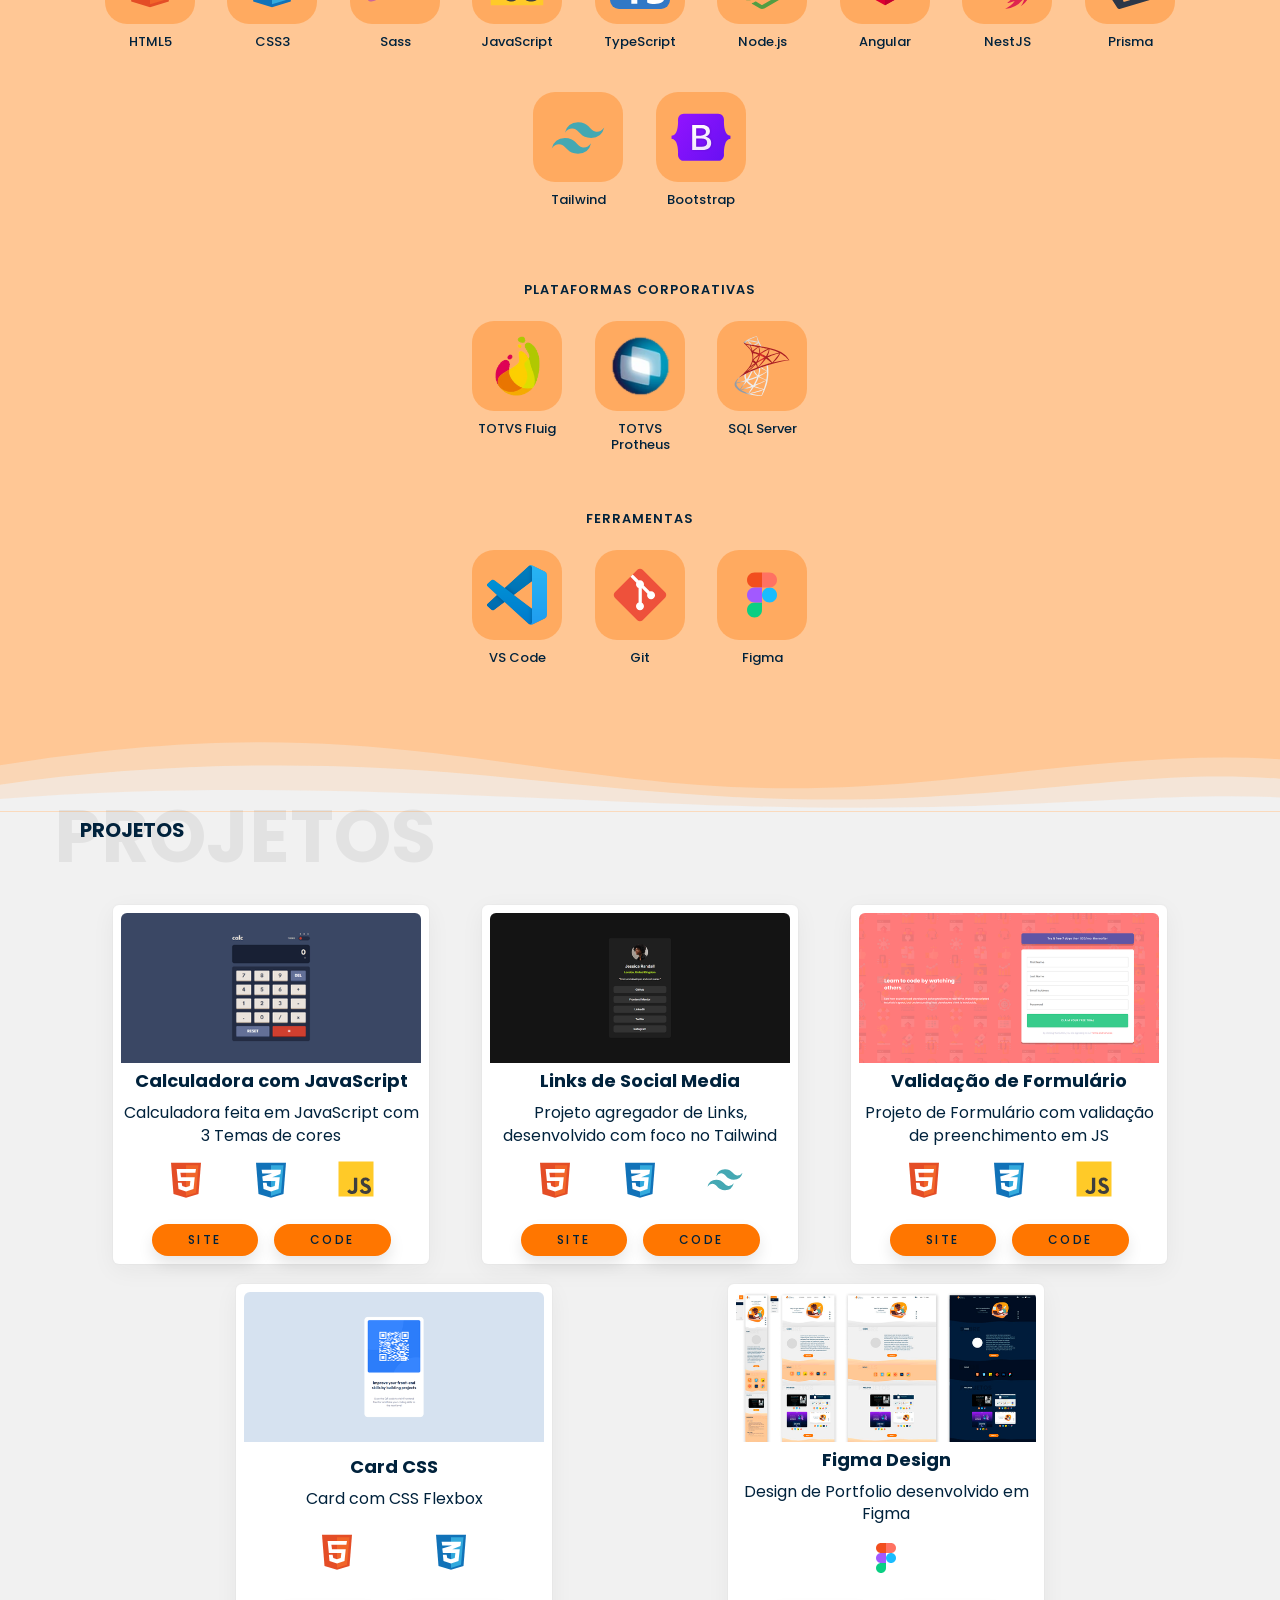
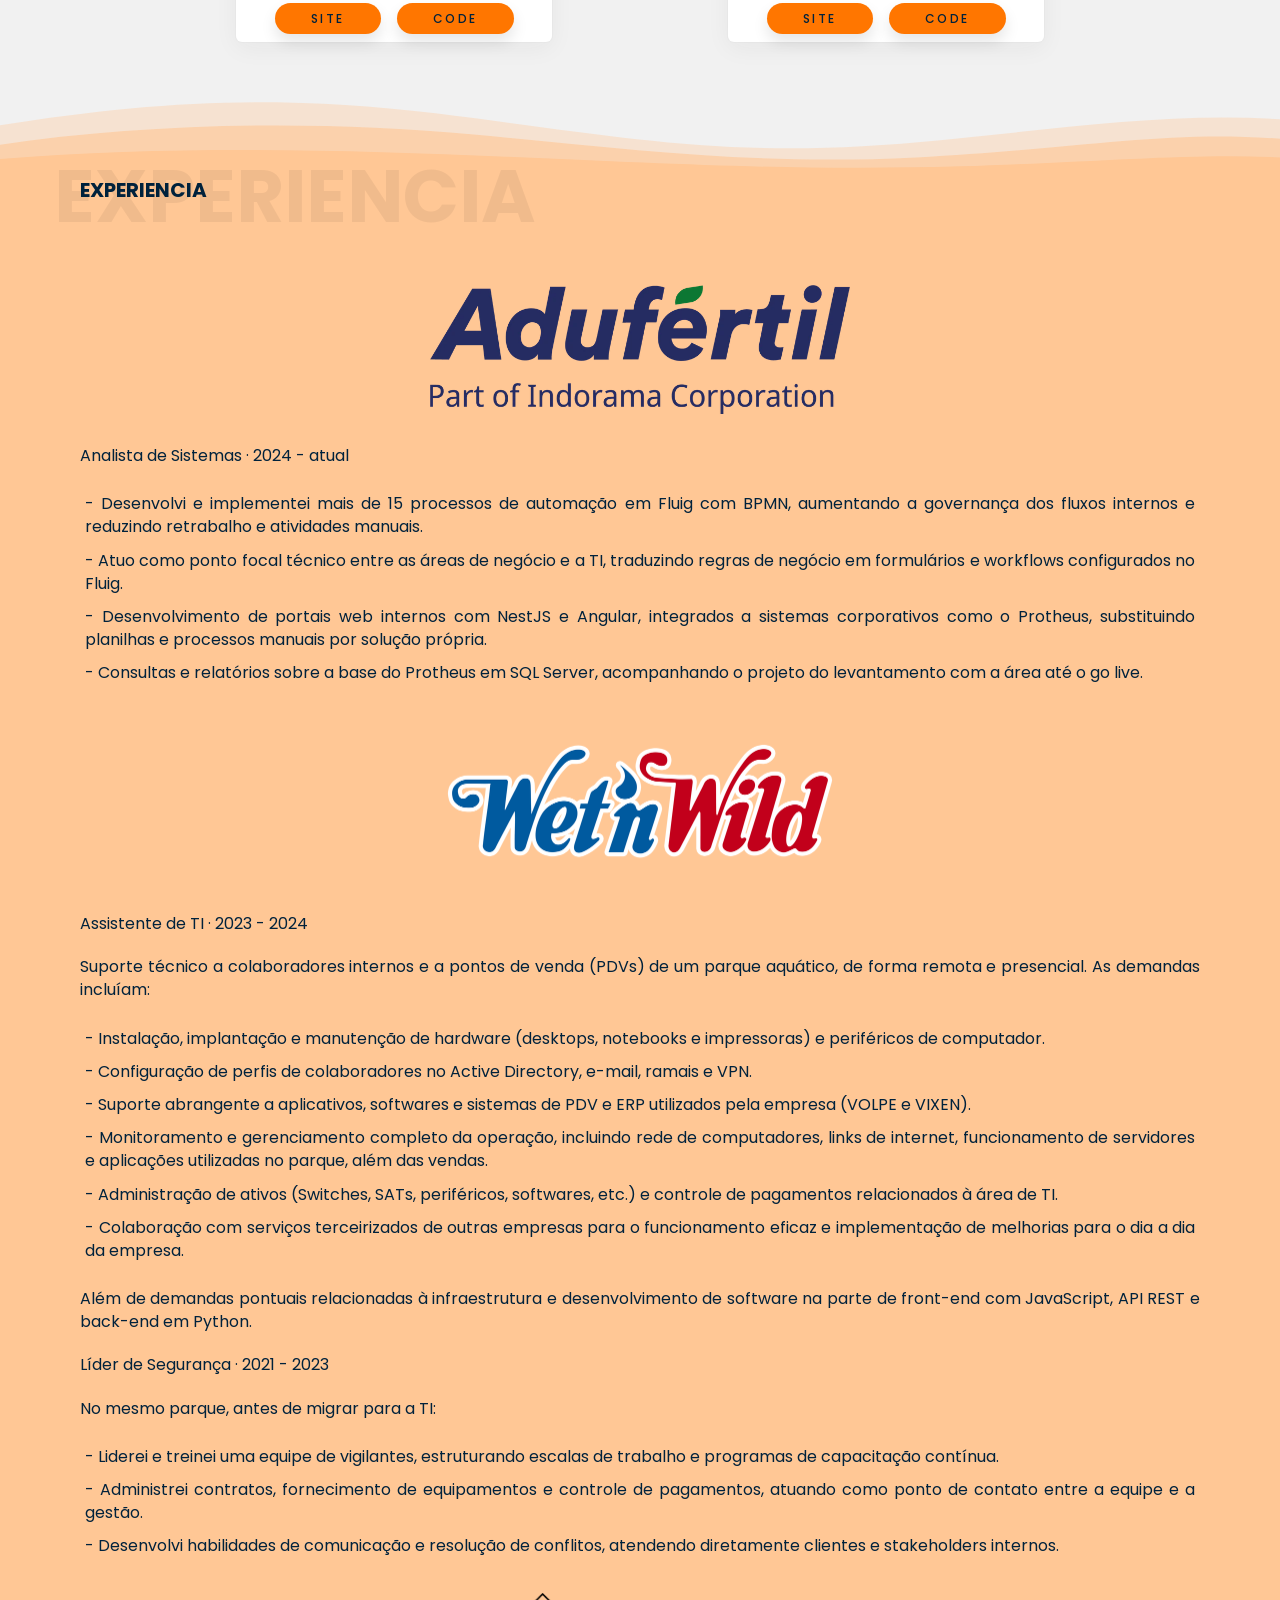
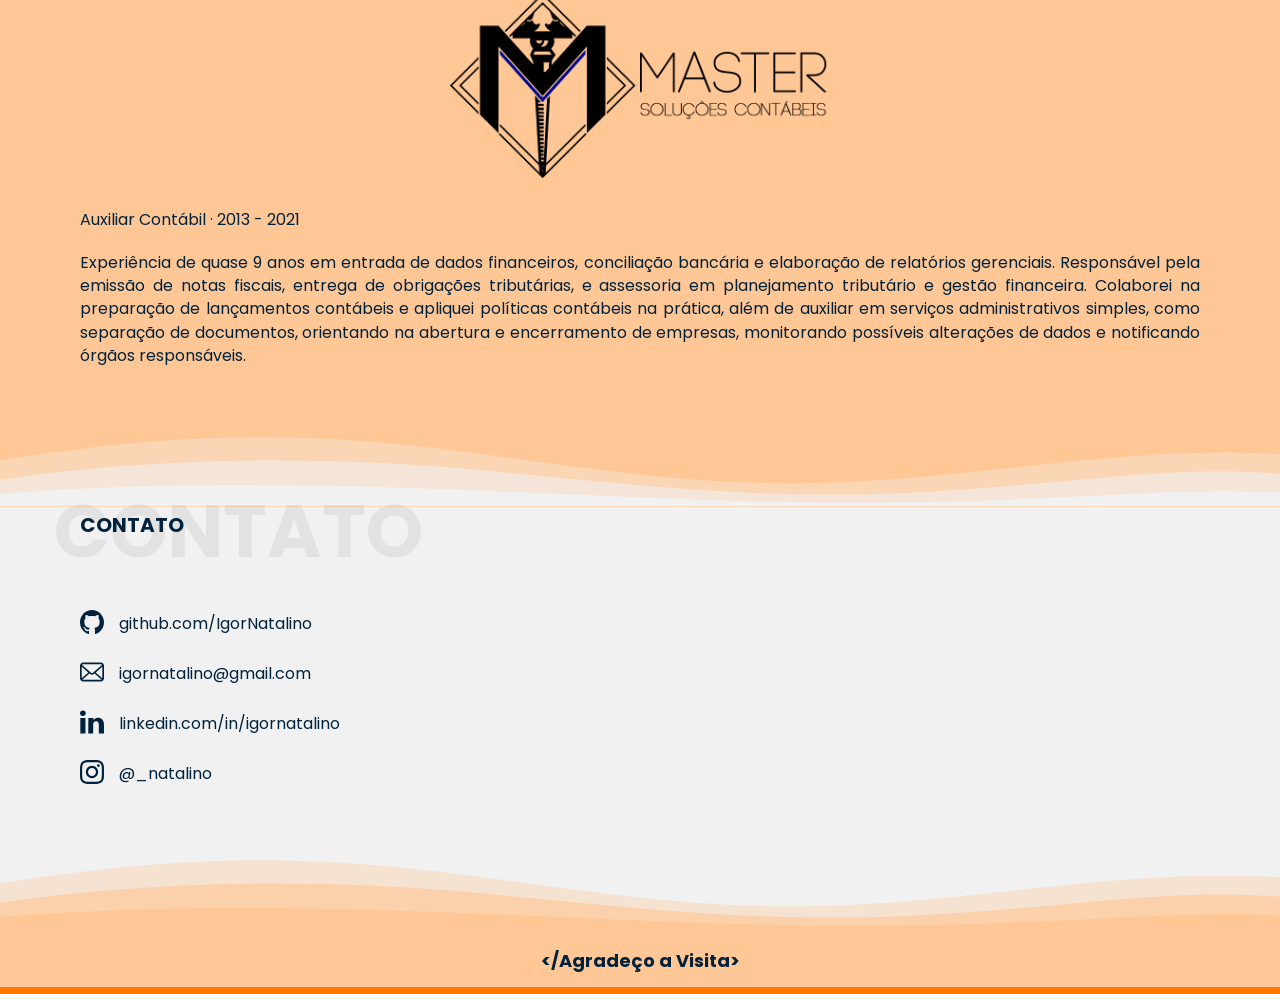
==== commit b0e50bd8: "Trocar o subtitulo da apresentacao de h3 para p Era a ultima reprovacao de acessibilidade do Lightho" ====
--- a/index.html
+++ b/index.html
@@ -151,7 +151,14 @@
             <div class="apresentacao_main">
                 <div class="apresentacao_texto">
                     <h1 class="apresentacao_titulo">Olá! Sou Igor Natalino</h1>
-                    <h3 class="apresentacao_subtitulo">Analista de Sistemas &amp; <br> Automação de Processos</h3>
+                    <!-- <p>, nao <h3>: vinha logo depois do <h1> e pulava o h2, o
+                         unico salto de hierarquia que sobrou no Lighthouse. E
+                         chamada de apresentacao, nao cabecalho de secao — nao
+                         abre bloco nenhum, entao nao devia estar no sumario que
+                         o leitor de tela monta com os titulos. O visual nao muda:
+                         o reset normaliza `font: inherit` nos dois, e o tamanho e
+                         o peso vem da classe. -->
+                    <p class="apresentacao_subtitulo">Analista de Sistemas &amp; <br> Automação de Processos</p>
                 </div>
                 <div class="apresentacao_images">
                     <!-- Duas poses empilhadas: repouso (trabalhando) e hover
